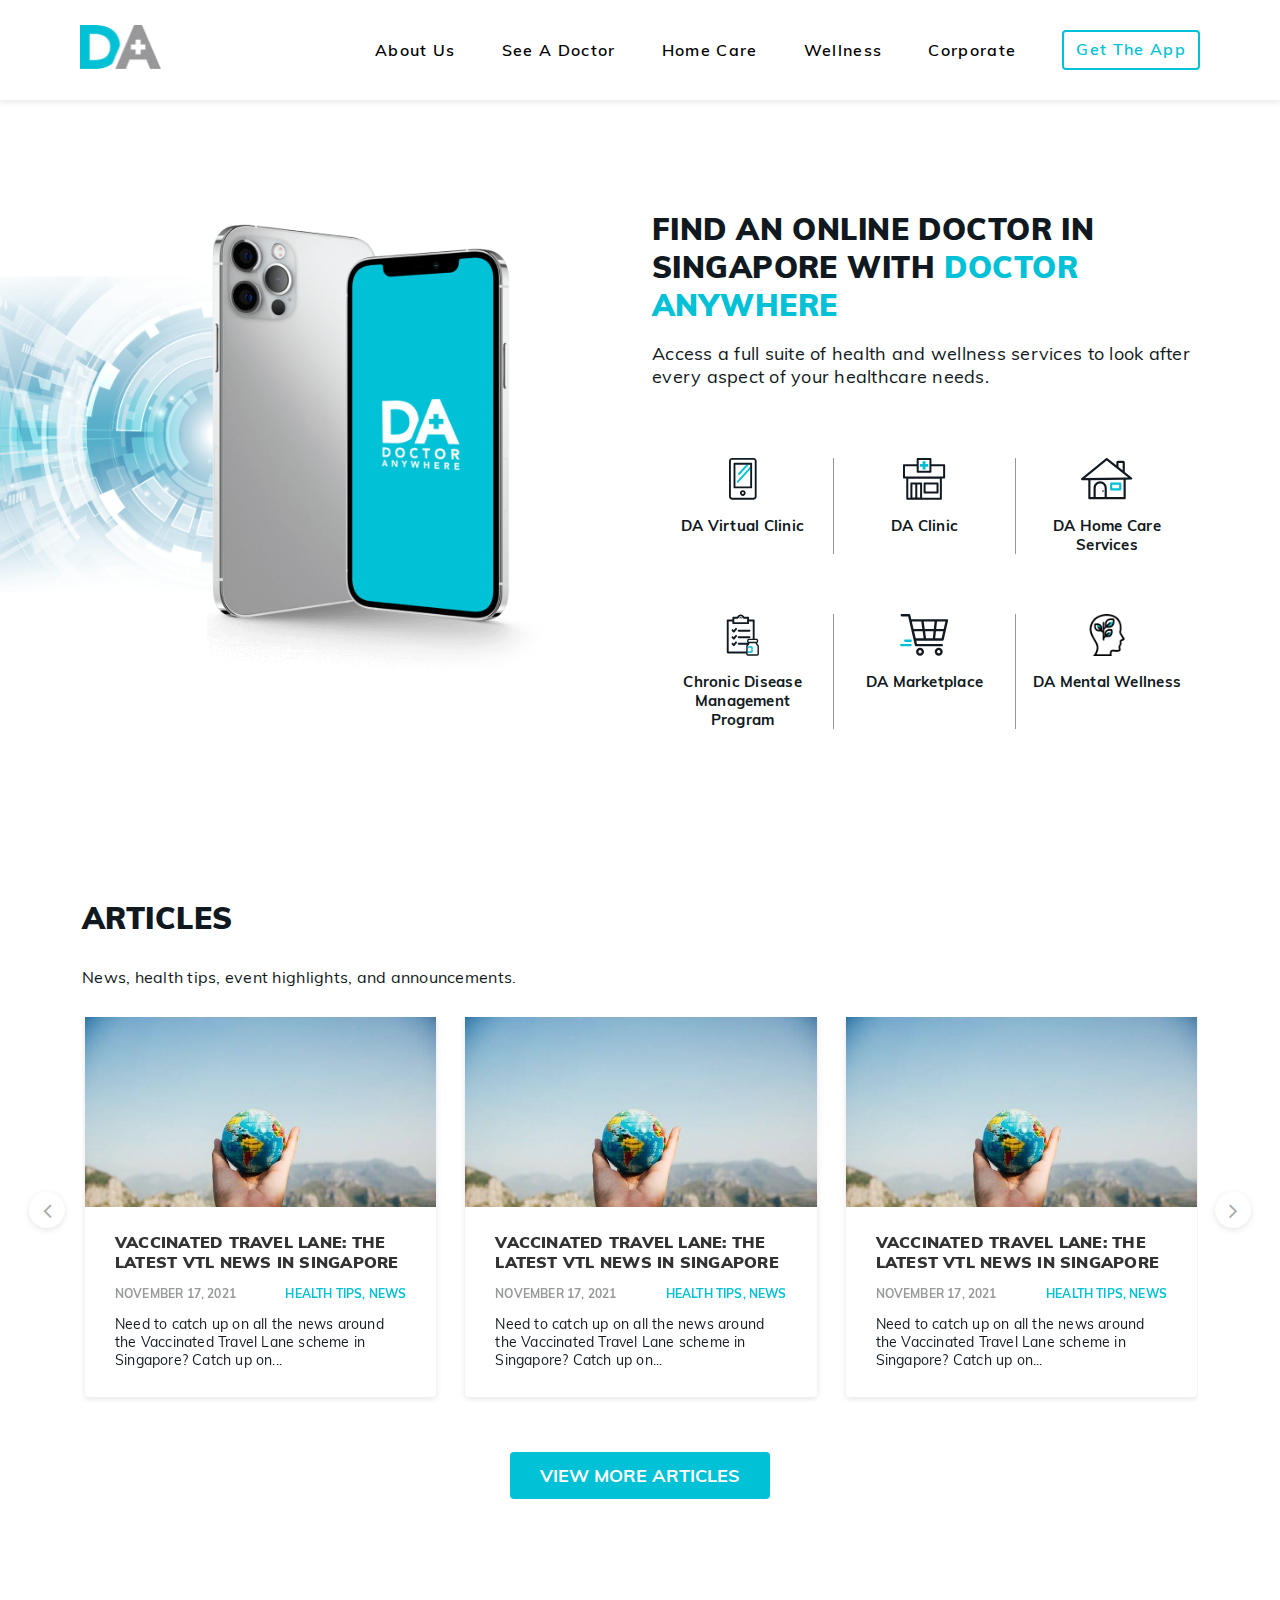
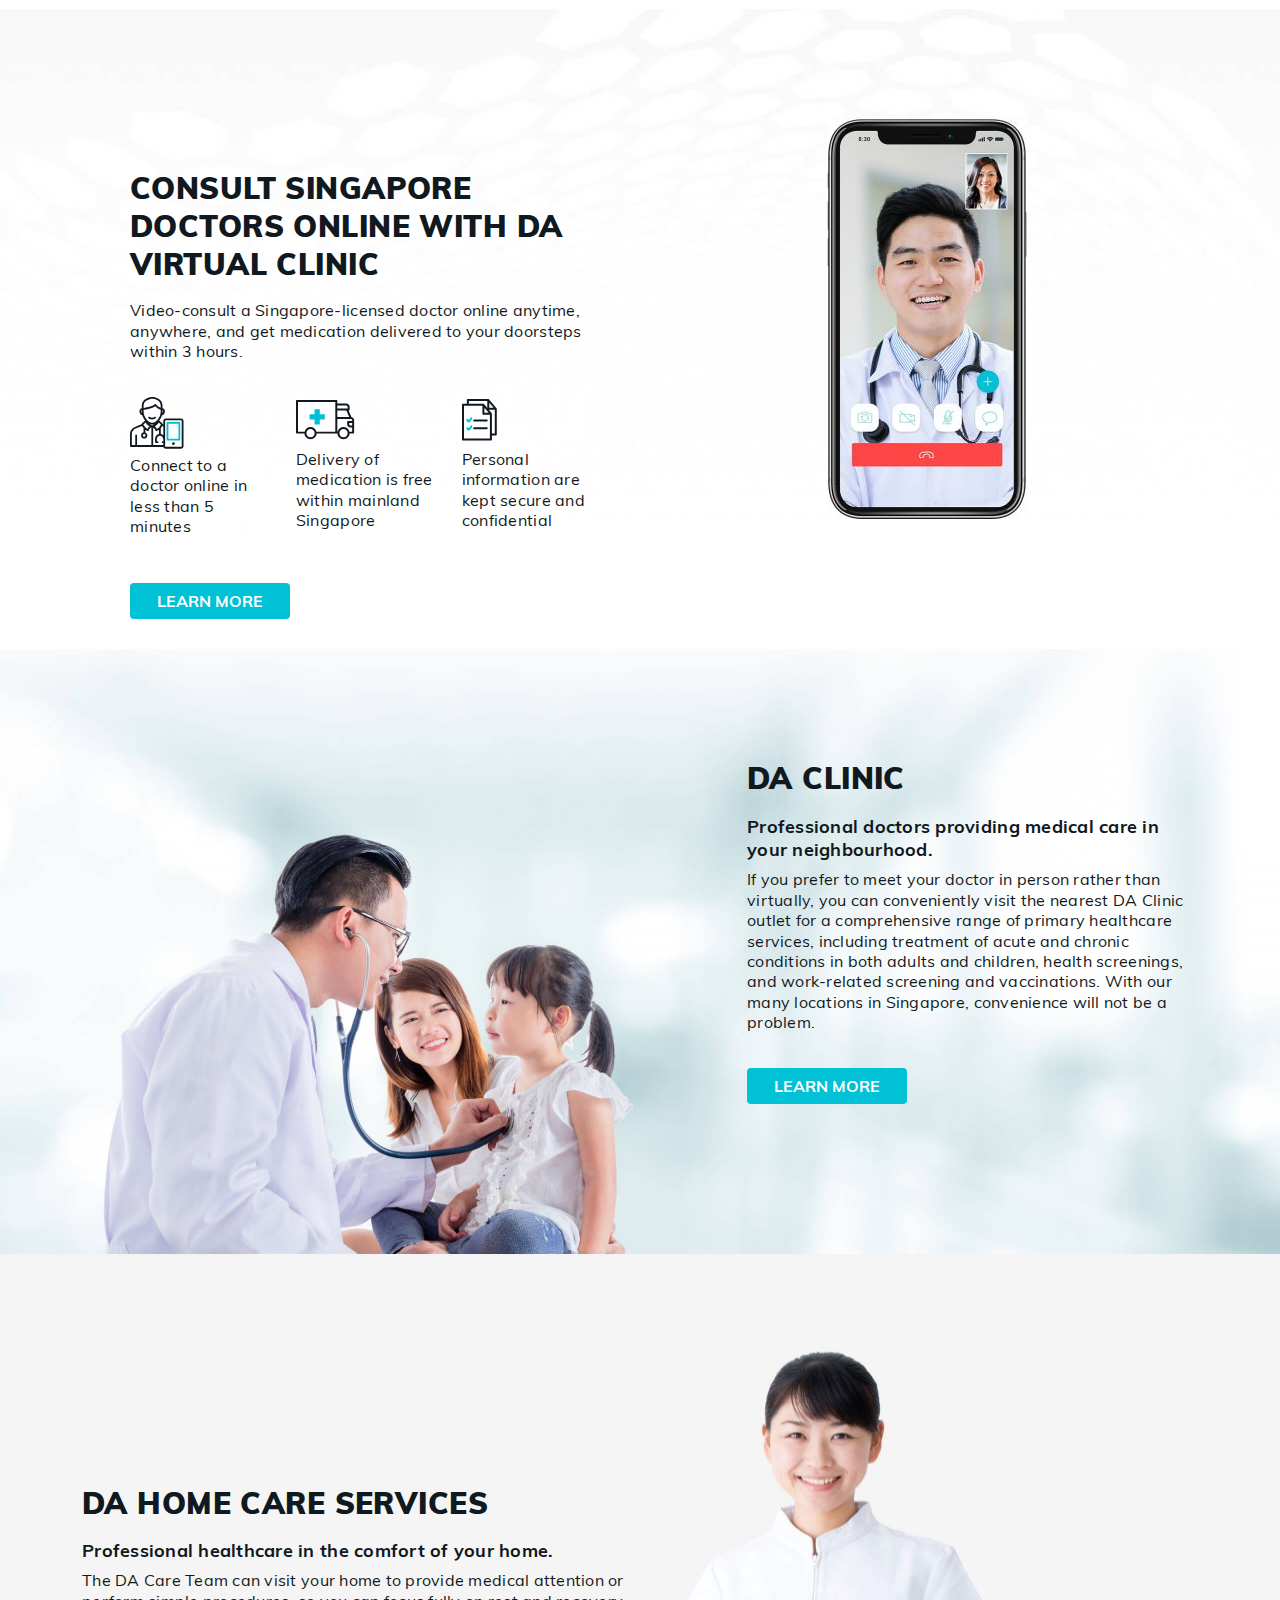
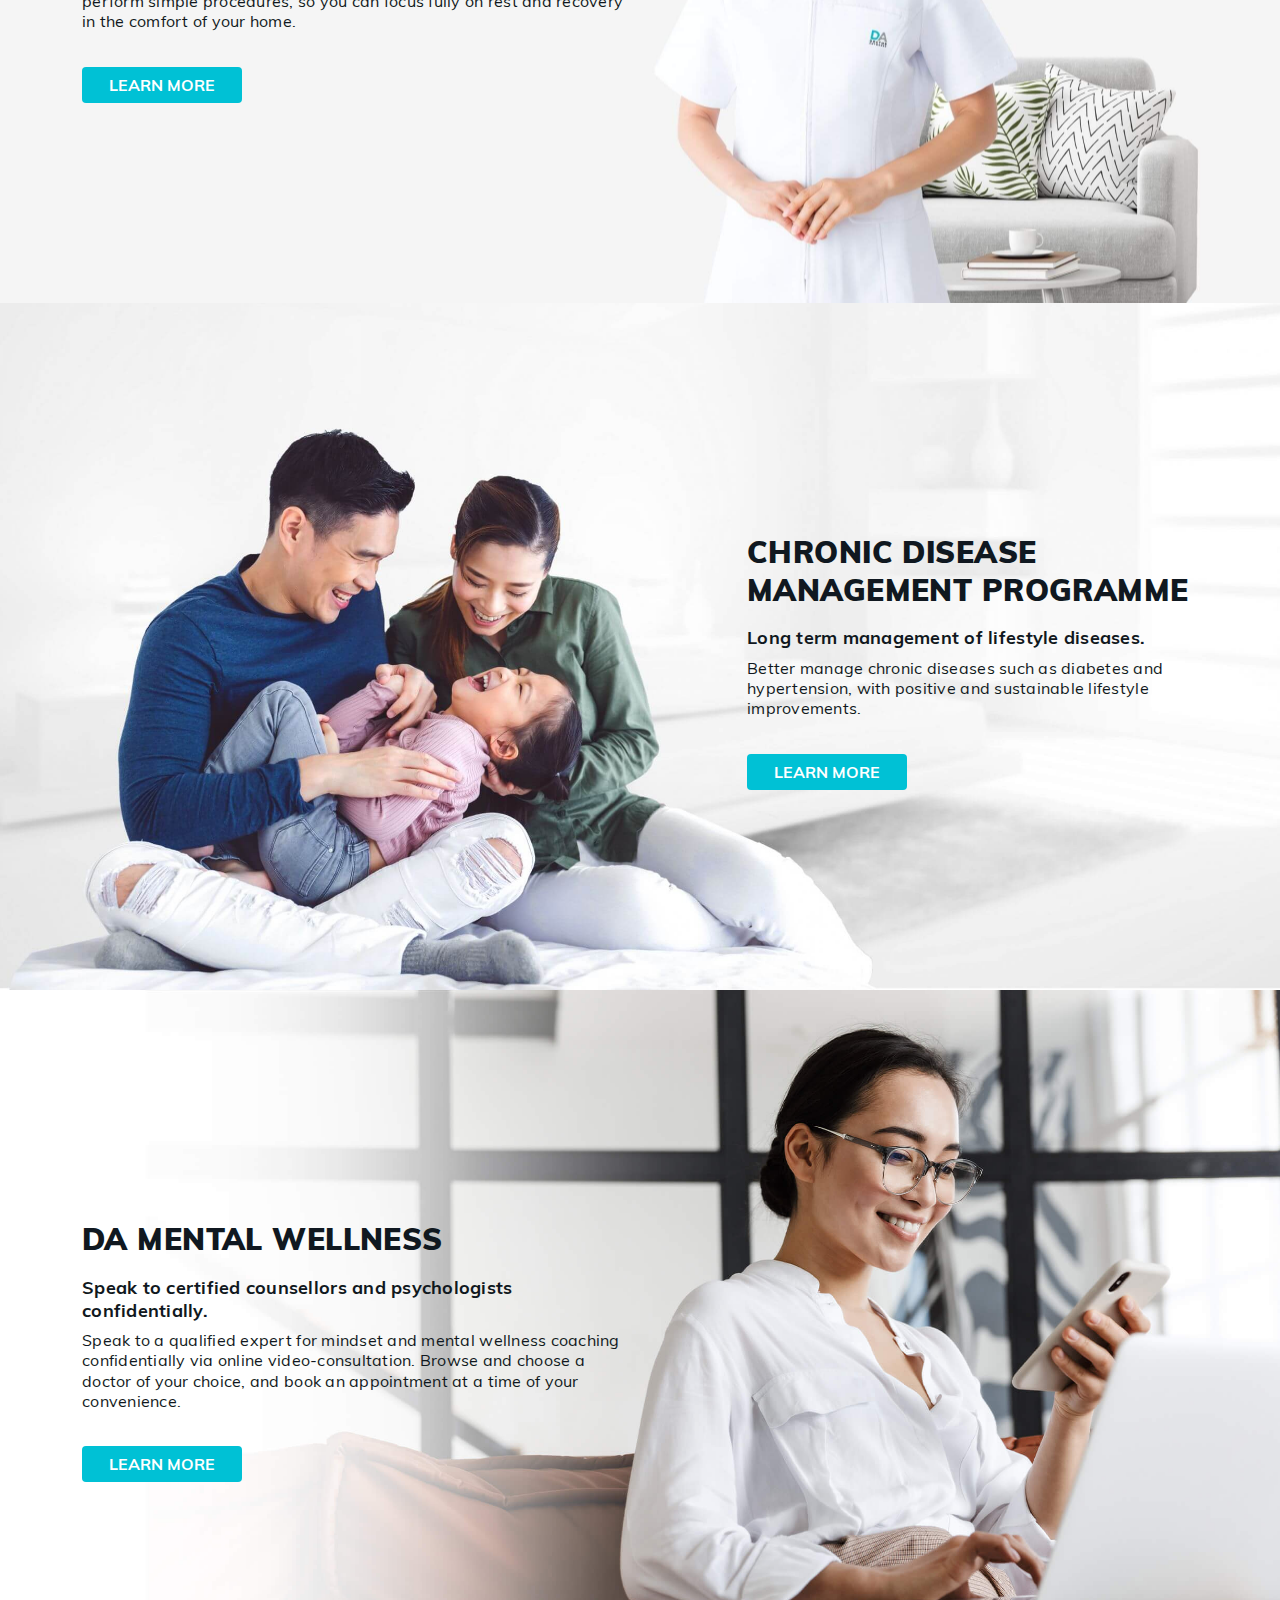
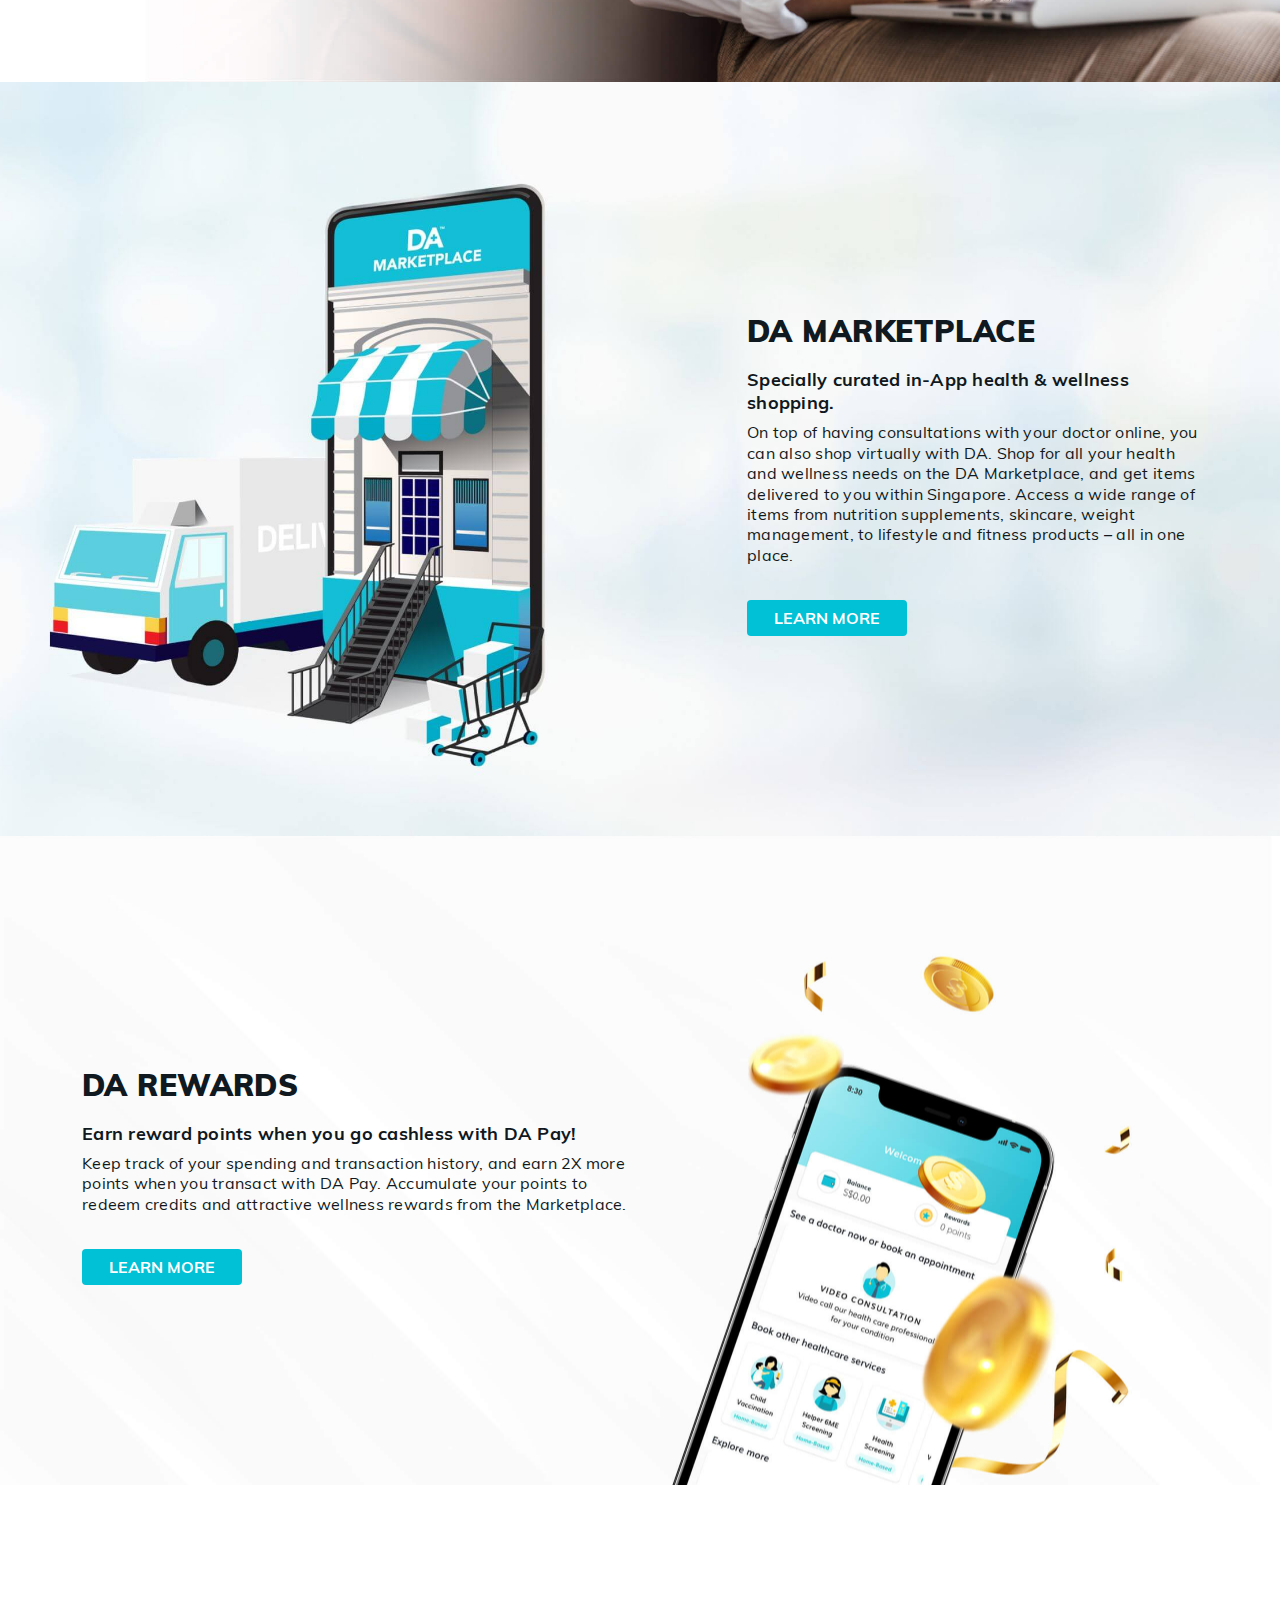
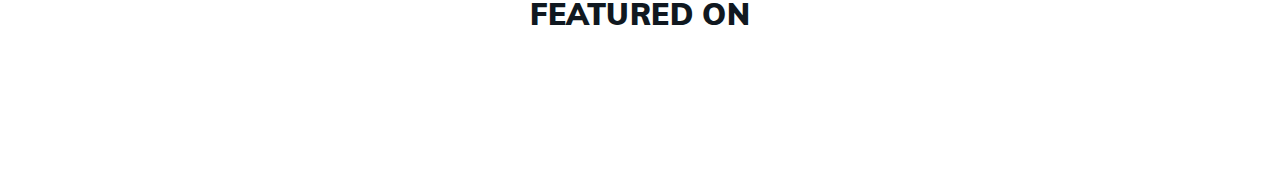
==== index.html @ 53b1b2af "last 4 section update" ====
<!doctype html>
<html class="no-js" lang="es">

<head>
	<meta charset="utf-8">
	<meta http-equiv="x-ua-compatible" content="ie=edge">
	<title>Online Doctor Consultation Singapore | Virtual Doctor Singapore</title>
	<meta name="description" content="">
	<meta name="viewport" content="width=device-width, initial-scale=1, shrink-to-fit=no">
	<link href="assets/images/logo/favicon.png" rel="shortcut icon" type="image/x-icon">

	<!--stylesheet-->
	<!--bootstrap css-->
	<link rel="stylesheet" href="assets/css/bootstrap.min.css">
	<link rel="stylesheet" href="assets/css/animate.min.css">
	<!--fontawesome css-->
	<!-- <script src="https://kit.fontawesome.com/a076d05399.js"></script> -->
	<link rel="stylesheet" href="https://cdnjs.cloudflare.com/ajax/libs/font-awesome/4.7.0/css/font-awesome.min.css">
	<!--jquery css-->
	<script src="assets/css/jquery-ui.min.css"></script>
	<!--google fonts -->

	<!--carousel css-->
	<link rel="stylesheet" href="assets/css/owl.carousel.min.css">
	<script src=""></script>
	<link rel="stylesheet" href="assets/css/owl.theme.default.min.css">
	<!--style css-->
	<link rel="stylesheet" href="assets/css/style.css">

</head>

<body id="page-top">
	<!--==========================================
				Start header area
	===========================================-->
	<header class="header_area">
		<div class="container-fluid">
			<div class="row">
				<div class="col-md-3">
					<div class="logo">
						<a href=""><img src="assets/images/logo/logo.png" alt="logo"></a>
					</div>
				</div>
				<div class="col-md-9">
					<div class="main_manu">
						<ul>
							<li><a href="#">About Us</a></li>
							<li><a href="#">See A Doctor</a></li>
							<li><a href="#">Home Care</a></li>
							<li><a href="#">Wellness</a></li>
							<li><a href="#">Corporate</a></li>
							<li><a href="#">Get The App</a></li>
						</ul>
					</div>
				</div>
			</div>
		</div>
	</header>
	<!--==========================================
				End header area
	===========================================-->
	<!--==========================================
					Start Find area
	===========================================-->
	<section class="find_section bg_white sp">
		<div class="container">
			<div class="row">
				<div class="col-md-6">
					<div class="find_image">
						<img src="assets/images/mobile/da-app-phone.png" alt="mobile">
					</div>
				</div>
				<div class="col-md-6">
					<div class="find_content">
						<div class="title_find">
							<h1>FIND AN ONLINE DOCTOR IN SINGAPORE WITH <span>Doctor Anywhere</span></h1>
							<p>Access a full suite of health and wellness services to look after every aspect of your
								healthcare needs.</p>
						</div>
						<div class="find_item">
							<div class="find_single_item">
								<img src="assets/images/icon/icon-da-virtual-clinic.svg" alt="Icon">
								<p>DA Virtual Clinic</p>
							</div>
							<div class="find_single_item">
								<img src="assets/images/icon/da-clinic.svg" alt="Icon">
								<p>DA Clinic</p>
							</div>
							<div class="find_single_item">
								<img src="assets/images/icon/icon-da-home-care.svg" alt="Icon">
								<p>DA Home Care Services </p>
							</div>
							<div class="find_single_item">
								<img src="assets/images/icon/icon-chronic-disease.svg" alt="Icon">
								<p>Chronic Disease Management Program </p>
							</div>
							<div class="find_single_item">
								<img src="assets/images/icon/icon-da-marketplace.svg" alt="Icon">
								<p>DA Marketplace </p>
							</div>
							<div class="find_single_item">
								<img src="assets/images/icon/Mental-wellness-icon-1.png" alt="Icon">
								<p>DA Mental Wellness</p>
							</div>
						</div>
					</div>
				</div>
			</div>
		</div>
	</section>
	<!--==========================================
		  			End Find area
	===========================================-->

	<!--==========================================
				Start Articels area
	===========================================-->
	<section class="articels_section bg_white sp pt_0">
		<div class="container">
			<div class="row">
				<div class="col-12">
					<div class="articele_title">
						<h1>Articles</h1>
						<p>News, health tips, event highlights, and announcements.</p>
					</div>
				</div>
			</div>
			<div class="row">
				<div class="blog_slider owl-carousel">
					<!-- Single Item  -->
					<div class="col-md-12">
						<div class="blog_single_item">
							<div class="blog_imge">
								<a href="">
									<img src="assets/images/blog/blog-1.jpg" alt="blog image">
								</a>
							</div>
							<div class="blog_text">
								<div class="articel_title">
									<h3><a href="#"
											title="Vaccinated Travel Lane: The Latest VTL News in Singapore">Vaccinated
											Travel Lane: The Latest VTL News in Singapore</a>
									</h3>
								</div>
								<div class="lvca_entry_meta">
									<span class="published">November 17, 2021</span>
									<span class="lvca_terms">Health Tips, News</span>
								</div>
								<div class="entry_summary">Need to catch up on all the news around the Vaccinated
									Travel Lane scheme in Singapore? Catch up on...</div>
							</div>
						</div>
					</div>
					<!-- Single Item  -->
					<!-- Single Item  -->
					<div class="col-md-12">
						<div class="blog_single_item">
							<div class="blog_imge">
								<a href="">
									<img src="assets/images/blog/blog-1.jpg" alt="blog image">
								</a>
							</div>
							<div class="blog_text">
								<div class="articel_title">
									<h3><a href="#">Vaccinated Travel Lane: The Latest VTL News in Singapore</a>
									</h3>
								</div>
								<div class="lvca_entry_meta">
									<span class="published">November 17, 2021</span>
									<span class="lvca_terms">Health Tips, News</span>
								</div>
								<div class="entry_summary">Need to catch up on all the news around the Vaccinated
									Travel Lane scheme in Singapore? Catch up on...</div>
							</div>
						</div>
					</div>
					<!-- Single Item  -->
					<!-- Single Item  -->
					<div class="col-md-12">
						<div class="blog_single_item">
							<div class="blog_imge">
								<a href="">
									<img src="assets/images/blog/blog-1.jpg" alt="blog image">
								</a>
							</div>
							<div class="blog_text">
								<div class="articel_title">
									<h3><a href="#">Vaccinated Travel Lane: The Latest VTL News in Singapore</a>
									</h3>
								</div>
								<div class="lvca_entry_meta">
									<span class="published">November 17, 2021</span>
									<span class="lvca_terms">Health Tips, News</span>
								</div>
								<div class="entry_summary">Need to catch up on all the news around the Vaccinated
									Travel Lane scheme in Singapore? Catch up on...</div>
							</div>
						</div>
					</div>
					<!-- Single Item  -->
					<!-- Single Item  -->
					<div class="col-md-12">
						<div class="blog_single_item">
							<div class="blog_imge">
								<a href="">
									<img src="assets/images/blog/blog-1.jpg" alt="blog image">
								</a>
							</div>
							<div class="blog_text">
								<div class="articel_title">
									<h3><a href="#">Vaccinated Travel Lane: The Latest VTL News in Singapore</a>
									</h3>
								</div>
								<div class="lvca_entry_meta">
									<span class="published">November 17, 2021</span>
									<span class="lvca_terms">Health Tips, News</span>
								</div>
								<div class="entry_summary">Need to catch up on all the news around the Vaccinated
									Travel Lane scheme in Singapore? Catch up on...</div>
							</div>
						</div>
					</div>
					<!-- Single Item  -->
					<!-- Single Item  -->
					<div class="col-md-12">
						<div class="blog_single_item">
							<div class="blog_imge">
								<a href="">
									<img src="assets/images/blog/blog-1.jpg" alt="blog image">
								</a>
							</div>
							<div class="blog_text">
								<div class="articel_title">
									<h3><a href="#">Vaccinated Travel Lane: The Latest VTL News in Singapore</a>
									</h3>
								</div>
								<div class="lvca_entry_meta">
									<span class="published">November 17, 2021</span>
									<span class="lvca_terms">Health Tips, News</span>
								</div>
								<div class="entry_summary">Need to catch up on all the news around the Vaccinated
									Travel Lane scheme in Singapore? Catch up on...</div>
							</div>
						</div>
					</div>
					<!-- Single Item  -->
				</div>
			</div>
			<div class="row">
				<div class="col-12">
					<div class="view_all text-center">
						<a href="#">VIEW MORE ARTICLES</a>
					</div>
				</div>
			</div>
		</div>
	</section>
	<!--==========================================
		 		 End Articels area
	===========================================-->



	<!--==========================================
				Start Chinic area
	===========================================-->
	<section class="home_clinic_section sp pb_0">
		<div class="container">
			<div class="row">
				<div class="col-md-6 clinic_left">
					<div class="clinic_title">
						<h1>Consult Singapore Doctors Online with DA Virtual Clinic</h1>
						<p>Video-consult a Singapore-licensed doctor online anytime, anywhere, and get medication
							delivered to your doorsteps within 3 hours.</p>
					</div>
					<div class="chinic_item">
						<div class="chinic_single_item">
							<div class="chinic_img">
								<img src="assets/images/icon/icon-connect-doctor.svg" alt="Icon">
							</div>
							<p>Connect to a doctor online in less than 5 minutes</p>
						</div>
						<div class="chinic_single_item">
							<div class="chinic_img">
								<img src="assets/images/icon/icon-delivery.svg" alt="Icon">
							</div>
							<p>Delivery of medication is free within mainland Singapore</p>
						</div>
						<div class="chinic_single_item">
							<div class="chinic_img">
								<img src="assets/images/icon/icon-personal-info.svg" alt="Icon">
							</div>
							<p>Personal information are kept secure and confidential</p>
						</div>
					</div>
					<div class="small_button">
						<a href="#">LEARN MORE</a>
					</div>
				</div>
				<div class="col-md-6">
					<div class="chinic_image">
						<img src="assets/images//mobile/Asset-4@2x-200x400.jpg" alt="Mobile">
					</div>
				</div>
			</div>
		</div>
	</section>
	<!--==========================================
		 		 End Chinic area
	===========================================-->

	<!--==========================================
				Start Da Clinic area
	===========================================-->
	<section class="da_clinic_section sp">
		<div class="container">
			<div class="row">
				<div class="col-lg-7 col-md-6">
					<p>&nbsp;</p>
				</div>
				<div class="col-lg-5 col-md-6">
					<div class="section_similer_text">
						<h1>DA Clinic</h1>
						<p><strong>Professional doctors providing medical care in your neighbourhood.</strong></p>
						<p>If you prefer to meet your doctor in person rather than virtually, you can conveniently visit
							the nearest DA Clinic outlet for a comprehensive range of primary healthcare services,
							including treatment of acute and chronic conditions in both adults and children, health
							screenings, and work-related screening and vaccinations. With our many locations in
							Singapore, convenience will not be a problem.</p>
						<div class="small_button">
							<a href="#">LEARN MORE</a>
						</div>
					</div>
				</div>
			</div>
		</div>
	</section>
	<!--==========================================
		 		 End Da Clinic area
	===========================================-->
	<!--==========================================
				Start Mental Wellness area
	===========================================-->
	<section class="da_clinic_section_two sp">
		<div class="container">
			<div class="row">
				<div class="col-lg-6 col-md-6">
					<div class="section_similer_text">
						<h1>DA Home Care Services</h1>
						<p><strong>Professional healthcare in the comfort of your home.</strong></p>
						<p>The DA Care Team can visit your home to provide medical attention or perform simple
							procedures, so you can focus fully on rest and recovery in the comfort of your home.</p>
						<div class="small_button">
							<a href="#">LEARN MORE</a>
						</div>
					</div>
				</div>
				<div class="col-lg-6 col-md-6">
					<p>&nbsp;</p>
				</div>
			</div>
		</div>
	</section>
	<!--==========================================
		 		End Mental Wellness area
	===========================================-->
	<!--==========================================
				Start Chronic Disease area
	===========================================-->
	<section class="da_clinic_section_three sp">
		<div class="container">
			<div class="row">
				<div class="col-lg-7 col-md-6">
					<p>&nbsp;</p>
				</div>
				<div class="col-lg-5 col-md-6">
					<div class="section_similer_text">
						<h1>
							Chronic Disease Management Programme
						</h1>
						<p><strong>Long term management of lifestyle diseases.</strong></p>
						<p>Better manage chronic diseases such as diabetes and hypertension, with positive and
							sustainable lifestyle improvements.</p>
						<div class="small_button">
							<a href="#">LEARN MORE</a>
						</div>
					</div>
				</div>
			</div>
		</div>
	</section>
	<!--==========================================
		 		 End Chronic Disease area
	===========================================-->
	<!--==========================================
				Start Mental Wellness area
	===========================================-->
	<section class="da_clinic_section_four sp">
		<div class="container">
			<div class="row">
				<div class="col-lg-6 col-md-6">
					<div class="section_similer_text">
						<h1>
							DA Mental Wellness
						</h1>
						<p><strong>Speak to certified counsellors and psychologists confidentially.</strong></p>
						<p>Speak to a qualified expert for mindset and mental wellness coaching confidentially via
							online video-consultation. Browse and choose a doctor of your choice, and book an
							appointment at a time of your convenience.</p>
						<div class="small_button">
							<a href="#">LEARN MORE</a>
						</div>
					</div>
				</div>
				<div class="col-lg-6 col-md-6">
					<p>&nbsp;</p>
				</div>
			</div>
		</div>
	</section>
	<!--==========================================
		 		End Mental Wellness area
	===========================================-->
	<!--==========================================
				Start Chronic Disease area
	===========================================-->
	<section class="da_clinic_section_five sp">
		<div class="container">
			<div class="row">
				<div class="col-lg-7 col-md-6">
					<p>&nbsp;</p>
				</div>
				<div class="col-lg-5 col-md-6">
					<div class="section_similer_text">
						<h1>
							DA Marketplace
						</h1>
						<p><strong>Specially curated in-App health & wellness shopping.</strong></p>
						<p>On top of having consultations with your doctor online, you can also shop virtually with DA.
							Shop for all your health and wellness needs on the DA Marketplace, and get items delivered
							to you within Singapore. Access a wide range of items from nutrition supplements, skincare,
							weight management, to lifestyle and fitness products – all in one place.</p>
						<div class="small_button">
							<a href="#">LEARN MORE</a>
						</div>
					</div>
				</div>
			</div>
		</div>
	</section>
	<!--==========================================
		 		 End Chronic Disease area
	===========================================-->

	<!--==========================================
				Start DA Rewards area
	===========================================-->
	<section class="da_clinic_section_six sp">
		<div class="container">
			<div class="row">
				<div class="col-lg-6 col-md-6">
					<div class="section_similer_text">
						<h1>
							DA Rewards
						</h1>
						<p><strong>Earn reward points when you go cashless with DA Pay!</strong></p>
						<p>Keep track of your spending and transaction history, and earn 2X more points when you transact with DA Pay. Accumulate your points to redeem credits and attractive wellness rewards from the Marketplace.</p>
						<div class="small_button">
							<a href="#">LEARN MORE</a>
						</div>
					</div>
				</div>
				<div class="col-lg-6 col-md-6">
					<p>&nbsp;</p>
				</div>
			</div>
		</div>
	</section>
	<!--==========================================
		 		End DA Rewards area
	===========================================-->

	<!--==========================================
				Start Featured On area
	===========================================-->
	<section class="featured_on_section bg_white sp">
		<div class="container">
			<div class="row">
				<div class="col-12">
					<div class="featured_title text-center">
						<h1>Featured On</h1>
					</div>
					<div class="featured_logo">
						<div class="featured_logo_img">
							<img src="assets/images/logo/" alt="">
						</div>
					</div>
				</div>
			</div>
		</div>
	</section>
	<!--==========================================
		 		 End Featured On area
	===========================================-->

	<!--==========================================
				Start Articels area
	===========================================-->
	<section class="articels_section">

	</section>
	<!--==========================================
		 		 End Articels area
	===========================================-->










	<!--==========================================
				Start footer area
	===========================================-->
	<footer class="footer-area">

	</footer>
	<!--==========================================
		 		 End footer area
	===========================================-->

	<!-- <div class="scroll-top">
		<a href="#"><i class="fas fa-angle-up"></i></a>
	</div> -->

	<!--jquery js-->
	<!--jquery ui js-->
	<script src="assets/js/jquery.js"></script>
	<script src="assets/js/jquery-ui.min.js"></script>
	<!--bootstrap js-->
	<script src="assets/js/bootstrap.bundle.min.js"></script>
	<!--carousel js-->
	<script src="assets/js/owl.carousel.min.js"></script>
	<!--custom js-->
	<script src="assets/js/custom.js"></script>
</body>

</html>
---- assets/css/style.css ----
body {
  margin: 0;
  padding: 0;
  font-family: 'Muli' !important;
  top:0 !important;
  font-size: 16px;
  font-weight: 400;
}

html, body, div, span, applet, object, iframe,
h1, h2, h3, h4, h5, h6, p, blockquote, pre,
a, abbr, acronym, address, big, cite, code,
del, dfn, em, img, ins, kbd, q, s, samp,
small, strike, strong, sub, sup, tt, var,
b, u, i, center,
dl, dt, dd, ol, ul, li,
fieldset, form, label, legend,
table, caption, tbody, tfoot, thead, tr, th, td,
article, aside, canvas, details, embed,
figure, figcaption, footer, header, hgroup,
menu, nav, output, ruby, section, summary,
time, mark, audio, video {
  margin: 0;
  padding: 0;
  border: 0;
  font-size: 100%;
  vertical-align: baseline; }

article, aside, details, figcaption, figure,
footer, header, hgroup, menu, nav, section {
  display: block; }

ol, ul {
  list-style: none; }

blockquote, q {
  quotes: none; }

blockquote:before, blockquote:after,
q:before, q:after {
  content: '';
  content: none; }

table {
  border-collapse: collapse;
  border-spacing: 0; }

h1 {
  margin: 0;
  padding: 0;
  list-style: none; }
h3 {
  margin: 0;
  padding: 0;
  list-style: none; }

h4 {
  margin: 0;
  padding: 0;
  list-style: none; }

h5 {
  margin: 0;
  padding: 0;
  list-style: none; }

h6 {
  margin: 0;
  padding: 0;
  list-style: none; }

p {
  margin: 0;
  padding: 0;
  list-style: none; }

ul {
  margin: 0;
  padding: 0;
  list-style: none; }

li {
  margin: 0;
  padding: 0;
  list-style: none; }

a {
  margin: 0;
  padding: 0;
  list-style: none;
  outline: none !important;
  text-decoration: none !important; 
}

input {
  outline: none !important; 
}

button {
  outline: none !important; 
}
/* Fonts  */
@font-face {
  font-family: 'Muli';
  src: url('../fonts/') format('woff2'),
      url('../fonts/Muli-ExtraBold.woff') format('woff');
  font-weight: bold;
  font-style: normal;
  font-display: swap;
}

@font-face {
  font-family: 'Muli';
  src: url('../fonts/Muli-Bold.woff2') format('woff2'),
      url('../fonts/Muli-Bold.woff') format('woff');
  font-weight: bold;
  font-style: normal;
  font-display: swap;
}


@font-face {
  font-family: 'Muli';
  src: url('../fonts/Muli-Black.woff2') format('woff2'),
      url('../fonts/Muli-Black.woff') format('woff');
  font-weight: 900;
  font-style: normal;
  font-display: swap;
}

@font-face {
  font-family: 'Muli';
  src: url('../fonts/Muli-Regular.woff2') format('woff2'),
      url('../fonts/Muli-Regular.woff') format('woff');
  font-weight: normal;
  font-style: normal;
  font-display: swap;
}

@font-face {
  font-family: 'Muli';
  src: url('../fonts/Muli-SemiBold.woff2') format('woff2'),
      url('../fonts/Muli-SemiBold.woff') format('woff');
  font-weight: 600;
  font-style: normal;
  font-display: swap;
}


@font-face {
  font-family: 'Muli';
  src: url('../fonts/Muli-Italic.woff2') format('woff2'),
      url('../fonts/Muli-Italic.woff') format('woff');
  font-weight: normal;
  font-style: italic;
  font-display: swap;
}
@font-face {
  font-family: 'Muli';
  src: url('../fonts/Muli-Light.woff2') format('woff2'),
      url('../fonts/Muli-Light.woff') format('woff');
  font-weight: 300;
  font-style: normal;
  font-display: swap;
}
img{
  max-width: 100%;
  height: auto;
}
.sp{
  padding-top: 110px;
  padding-bottom: 110px;
}
h1{
  font-size: 30px;
  font-weight: 900;
  line-height: normal;
  letter-spacing: 0.43px;
  color: #101820;
  margin-bottom: 17.6px;
  text-transform: uppercase;
}
h1 span{
  color: #00c1d5;
}
p{
  font-size: 16px;
  font-weight: normal;
  font-stretch: normal;
  font-style: normal;
  line-height: 1.28;
  letter-spacing: 0.26px;
  color: #101820;
}
p strong {
	color: #101820;
	font-size: 18px;
	padding-bottom: 8px;
	display: inline-block;
}
.bg_white{
  background-color: white;
}
.pt_0{
  padding-top: 0px;
}
.pb_0{
  padding-bottom: 0px;
}
.small_button a {
	font-family: Muli;
	font-size: 16px;
	font-weight: bold;
	font-stretch: normal;
	font-style: normal;
	line-height: normal;
	letter-spacing: normal;
	text-align: center;
	color: #ffffff;
	border-radius: 4px;
	background-color: #00c1d5;
	padding: 8px 27px;
	border-color: #00c1d5;
	margin-top: 15px !important;
	transition: 0.5s;
	display: inline-block;
}
.small_button a:hover{
	background-color: #101820;
}


/*========================================
			Start header area
=======================================*/
.logo a img{
	height: 44px;
	width: auto !important;
}
.header_area {
	width: 100%;
	box-shadow: 0 2px 6px 0 rgba(0, 0, 0, 0.1);
	background-color: #ffffff;
	z-index: 1;
	position: relative;
}
.header_area .container-fluid {
	padding-left: 80px;
	padding-right: 80px;
	height: 100px;
}
.header_area .container-fluid .row {
	display: flex;
	justify-content: space-between;
	align-items: center;
	height: 100%;
}
.main_manu ul {
	display: flex;
	align-items: center;
	justify-content: flex-end;
}
.main_manu ul li a {
	font-size: 16px;
	font-weight: 600;
	font-stretch: normal;
	font-style: normal;
	line-height: normal;
	letter-spacing: 1.33px;
	color: #000;
	margin-right: 46px;
	display: inline-block;
	transition: 0.5s;
}
.main_manu ul li a:hover {
	transition: 0.5s;
	color: #00c1d5;
}
.main_manu ul li:last-child a {
	color: #00c1d5;
	border-radius: 4px;
	border: solid 2px #00c1d5;
	height: 40px;
	padding: 4px 12px;
  margin-right: 0px;
  line-height: 26px;
}
.find_image {
	margin-right: 80px;
	margin-left: -121px;
}
.title_find{
  margin-bottom: 35px;
}
.title_find p{
  font-size: 18px;
}
.find_item {
	display: flex;
	flex-wrap: wrap;
	text-align: center;
	justify-content: center;
  padding-top: 35px;
}
.find_single_item {
	flex: 0 0 33.33%;
	max-width: 33.33%;
	width: 100%;
	margin-bottom: 60px;
  padding-left: 15px;
  padding-right: 15px;
}
.find_single_item img {
	height: 42px;
	margin-bottom: 10px;
}
.find_single_item p {
	font-size: 15px;
	font-weight: 700;
	letter-spacing: 0.23px;
	color: #101820;
	line-height: normal;
}

.find_item .find_single_item:nth-child(1), .find_item .find_single_item:nth-child(2), .find_item .find_single_item:nth-child(4), .find_item .find_single_item:nth-child(5) {
  border-right: 1px solid #979797;
}
.articele_title h1 {
	margin-bottom: 30px;
}
.articele_title p {
	margin-bottom: 30px;
}

.blog_text{
  padding: 15px 30px 28px;
}
.articel_title h3 a {
	font-family: Muli;
	font-size: 16px;
	font-weight: 800;
	font-stretch: normal;
	font-style: normal;
	line-height: normal;
	letter-spacing: 0.23px;
	color: #333333;
	text-align: left;
	margin-top: 10px;
	text-transform: uppercase;
  margin-bottom: 10px;
  display: inline-block;
  transition: all .4s ease-in-out 0s;
}
.blog_single_item {
	border-radius: 4px;
	box-shadow: 0 2px 6px 0 rgba(0, 0, 0, 0.1);
	background-color: #ffffff;
	margin-bottom: 5px;
	margin-right: 2px;
	margin-left: 2px;
}
.blog_imge {
	height: 190px;
	overflow: hidden;
}
.blog_imge img {
	object-fit: cover;
}
.published {
	font-size: 12px;
	font-weight: bold;
	font-stretch: normal;
	font-style: normal;
	line-height: 1.92;
	letter-spacing: 0.17px;
	text-align: right;
	color: #97999b;
	text-transform: uppercase;
}
.entry_summary {
	margin-top: 10px;
	font-family: Muli;
	font-size: 14px;
	font-weight: normal;
	font-stretch: normal;
	font-style: normal;
	line-height: normal;
	letter-spacing: 0.2px;
	color: #101820;
	text-align: left;
}
.lvca_entry_meta {
	display: flex;
	justify-content: space-between;
	align-items: center;
}
.lvca_terms {
	font-family: Muli;
	font-size: 12px;
	font-weight: bold;
	font-stretch: normal;
	font-style: normal;
	line-height: 1.92;
	letter-spacing: 0.17px;
	color: #00c1d5;
	text-transform: uppercase;
}
.articel_title h3 a:hover {
  color: #888;
}
.owl-prev {
	position: absolute;
	left: -41px;
	top: 0;
	margin: auto;
	bottom: 0;
	font-size: 24px !important;
	color: #aaa !important;
	overflow: hidden;
	width: 36px;
	height: 36px;
	background: #FFF !important;
	border-radius: 50%;
	box-shadow: 0 2px 6px 0 rgba(0, 0, 0, 0.1) !important;
}
.owl-next {
	position: absolute;
	right: -41px;
	top: 0;
	margin: auto;
	bottom: 0;
	font-size: 24px !important;
	color: #aaa !important;
	overflow: hidden;
	width: 36px;
	height: 36px;
	background: #FFF !important;
	border-radius: 50%;
	box-shadow: 0 2px 6px 0 rgba(0, 0, 0, 0.1) !important;
}
.view_all a {
	background-color: #00c1d5;
	font-family: 'Muli';
	border-radius: 4px;
	padding: 10px 30px;
	display: inline-block;
	margin-top: 50px;
	color: white;
	text-align: center;
	font-size: 18px;
	cursor: pointer;
	font-weight: 700;
	transition: 0.5s;
}
.view_all a:hover{
	background-color: #101820;
}
.home_clinic_section{
  background-image: url(../images/banner/da-virtual-clinic.jpg) !important;
  background-position: center !important;
  background-repeat: no-repeat !important;
  background-size: cover !important;
}
.chinic_item {
	display: flex;
	justify-content: flex-start;
	padding-top: 35px;
}
.chinic_single_item {
	flex: 0 0 33.33%;
	max-width: 33.33%;
	width: 100%;
	margin-bottom: 32px;
	padding-right: 18px;
}
.chinic_img {
	height: 52px;
	display: table-cell;
	vertical-align: middle;
}
.clinic_title h1{
	margin-bottom: 17px;
}
.clinic_left{
	padding-top: 50px;
	padding-left: 60px;
	padding-bottom: 30px;
}
.chinic_image {
	padding-left: 175px;
}
.da_clinic_section{
	background-image: url('../images/banner/da-clinic@2x-scaled.jpg');
	background-position: center;
	background-repeat: no-repeat;
	background-size: cover;
	padding-bottom: 150px;
}
.section_similer_text .small_button {
	padding-top: 20px;
}

.da_clinic_section_two{
	background-image: url('../images/banner/da-home-care@2x-scaled.jpg');
	background-position: center ;
	background-repeat: no-repeat;
	background-size: cover;
	padding-top: 230px;
	padding-bottom: 200px;
}
.da_clinic_section_three {
	padding-top: 230px ;
	padding-bottom: 200px ;
	background-image: url('../images/banner/chronic-disease@2x-scaled.jpg');
	background-position: center;
	background-repeat: no-repeat;
	background-size: cover;
}
.da_clinic_section_four {
	padding-top: 230px ;
	padding-bottom: 200px ;
	background-image: url('../images/banner/mentalwellness-mainwebsite.jpg');
	background-position: center ;
	background-repeat: no-repeat ;
	background-size: cover ;
}
.da_clinic_section_five {
	padding-top: 230px ;
	padding-bottom: 200px ;
	background-image: url('../images/banner/da-marketplace-scaled.jpg');
	background-position: center ;
	background-repeat: no-repeat ;
	background-size: cover ;
}
.da_clinic_section_six{
	background-position: center ;
	background-repeat: no-repeat ;
	background-size: cover ;
	padding-top: 230px ;
	padding-bottom: 200px ;
	background-image: url('../images/banner/DA-rewards-desktop.jpg');
}
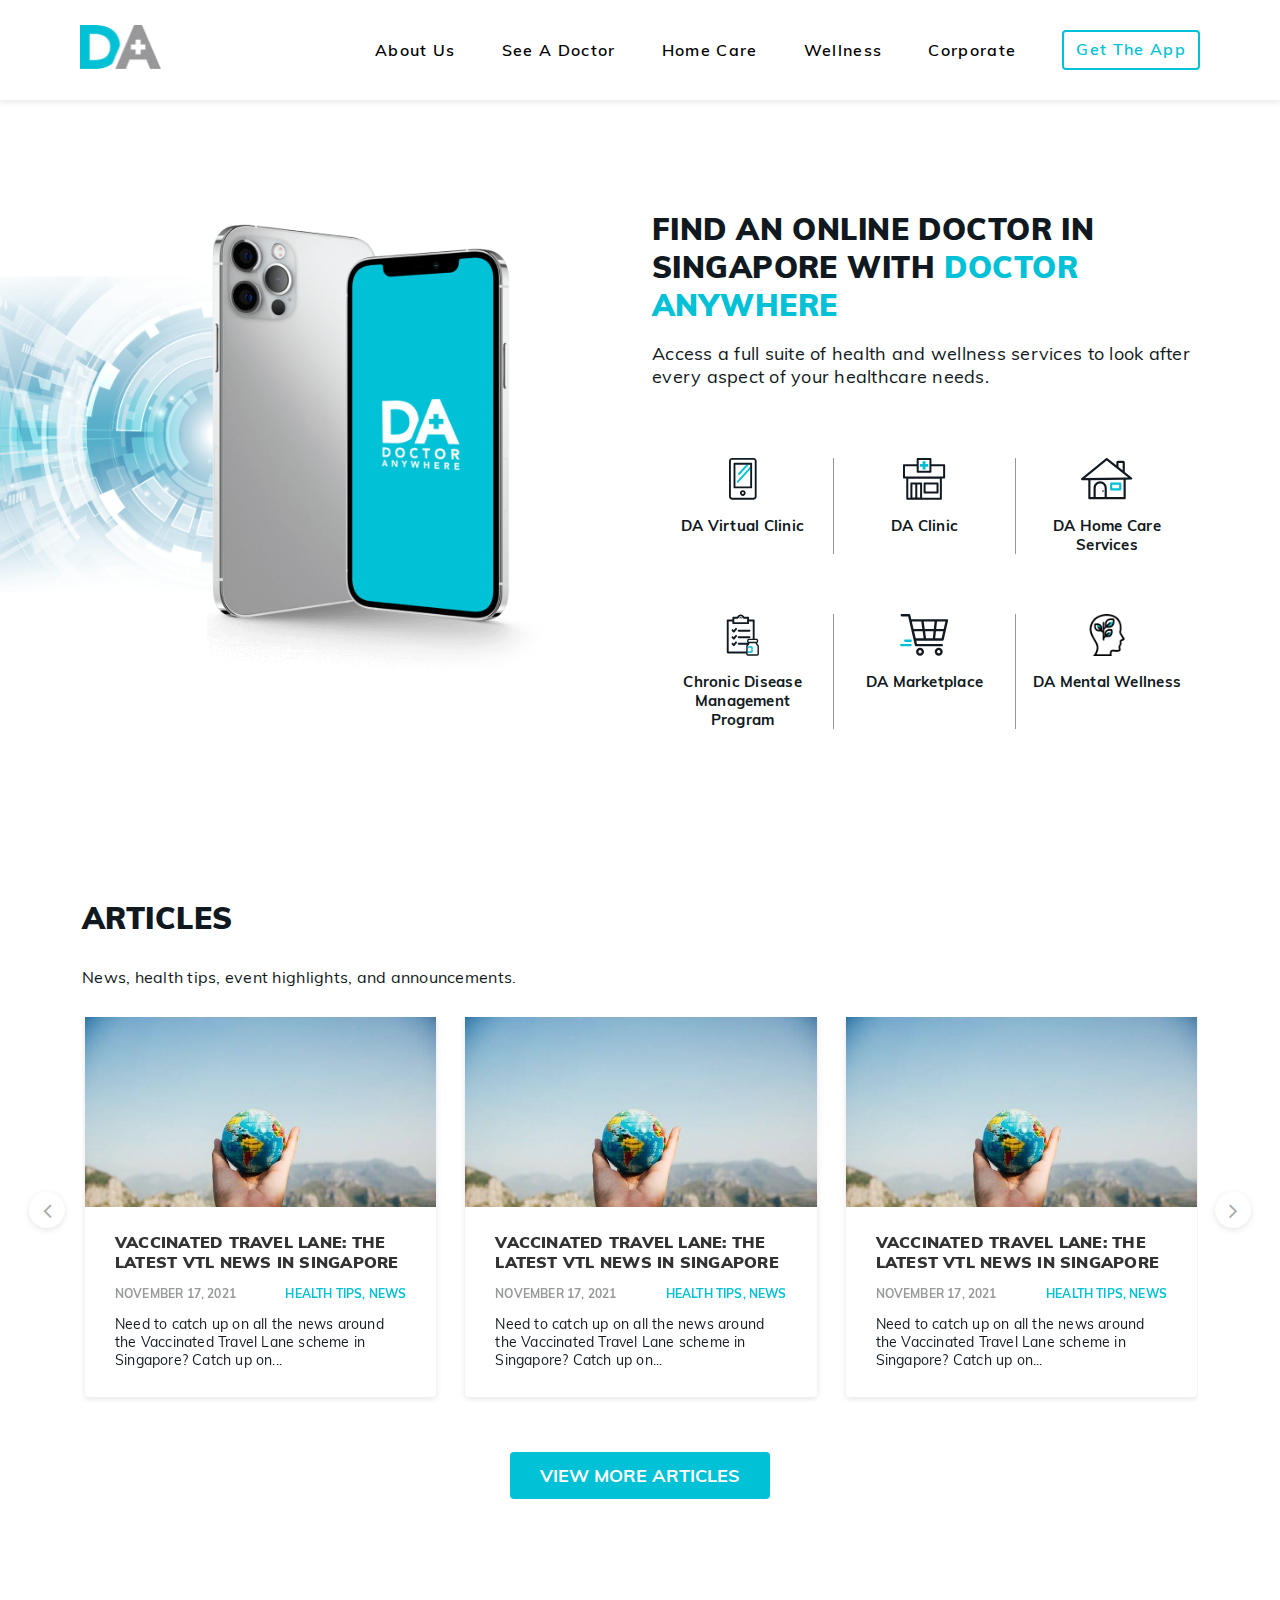
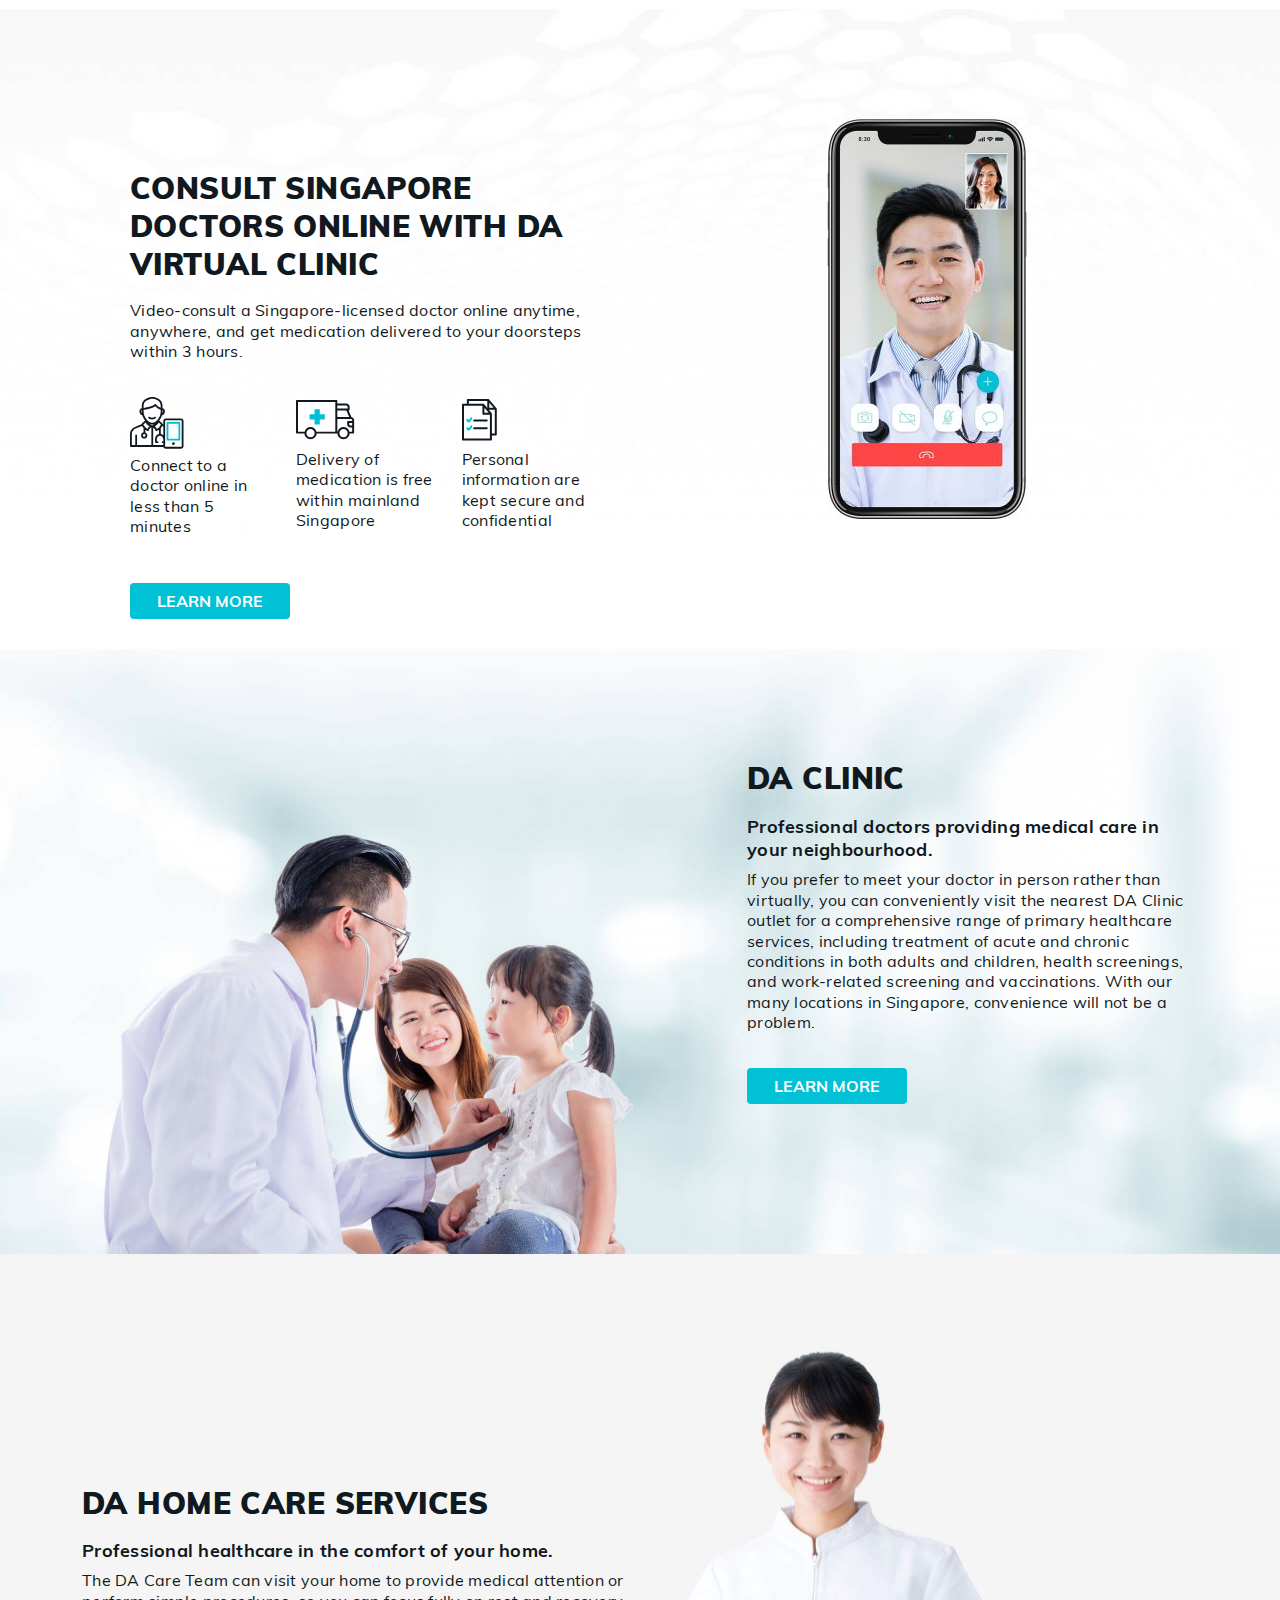
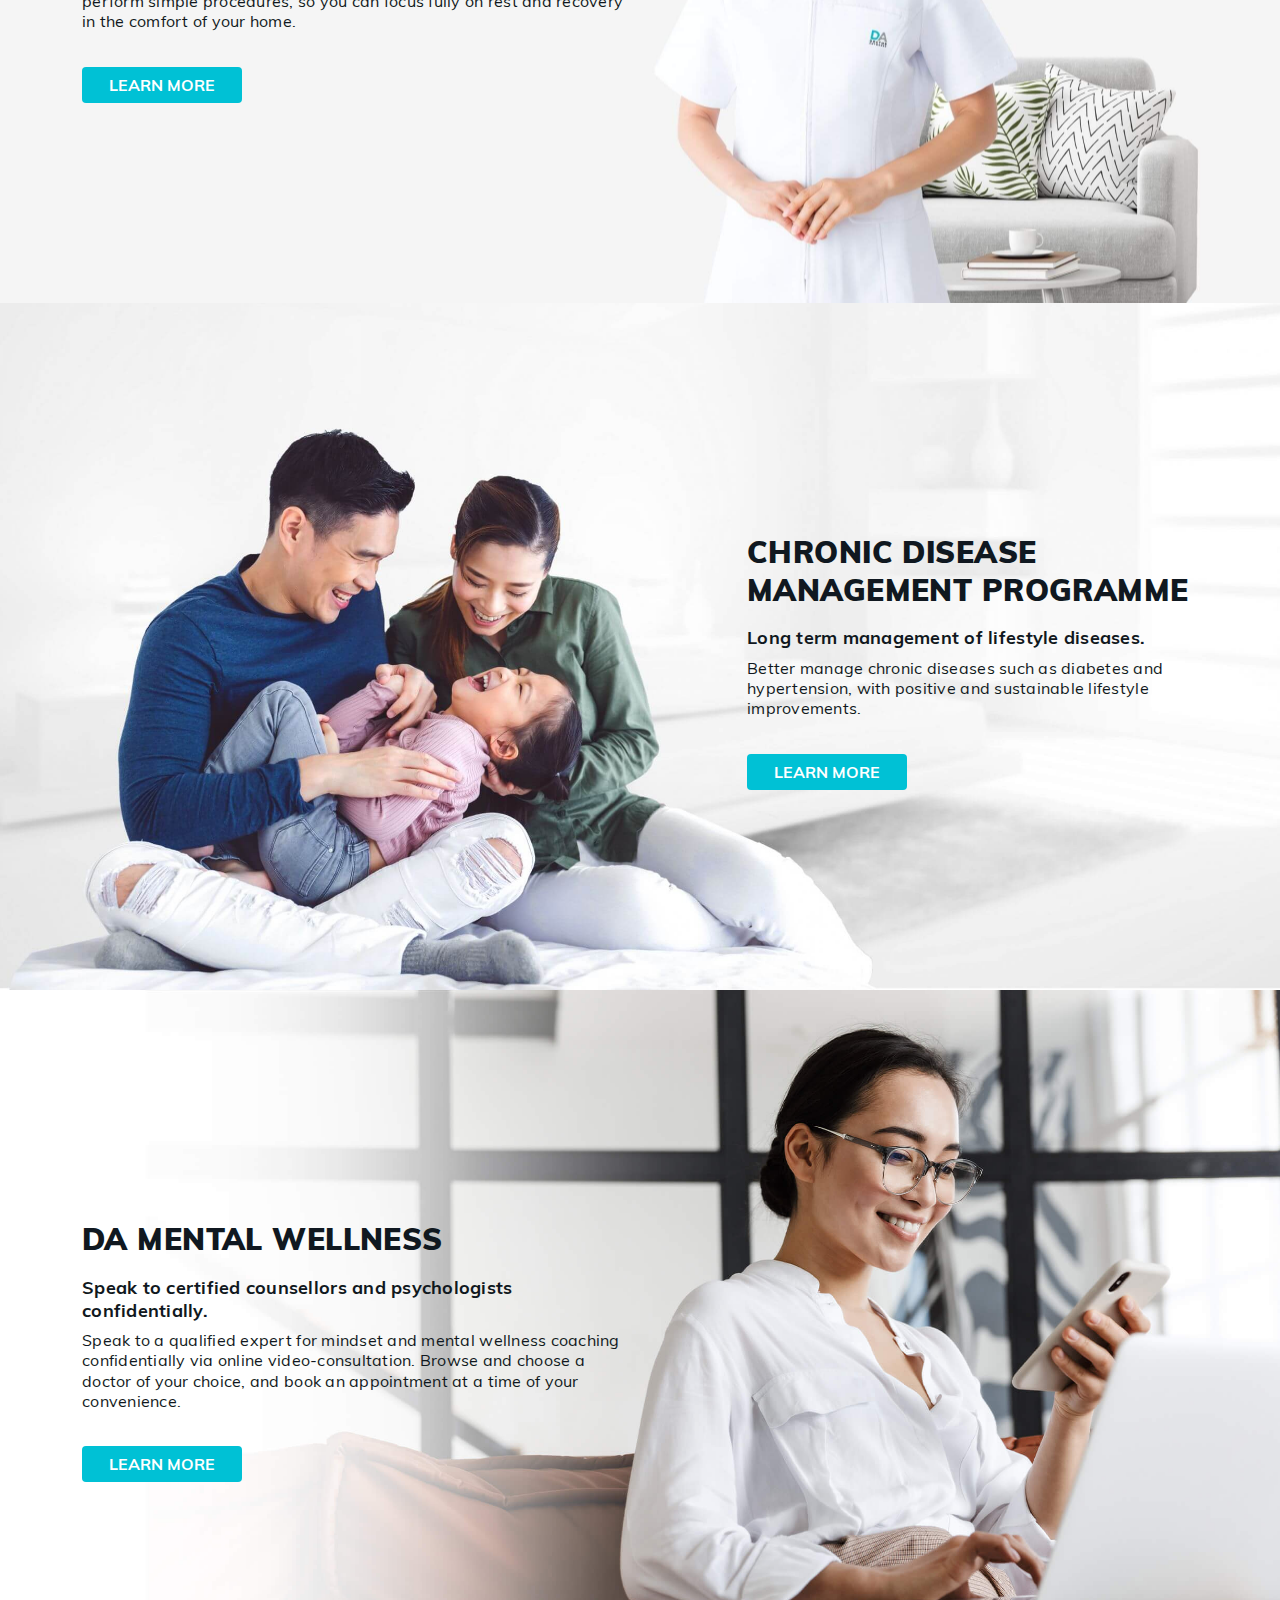
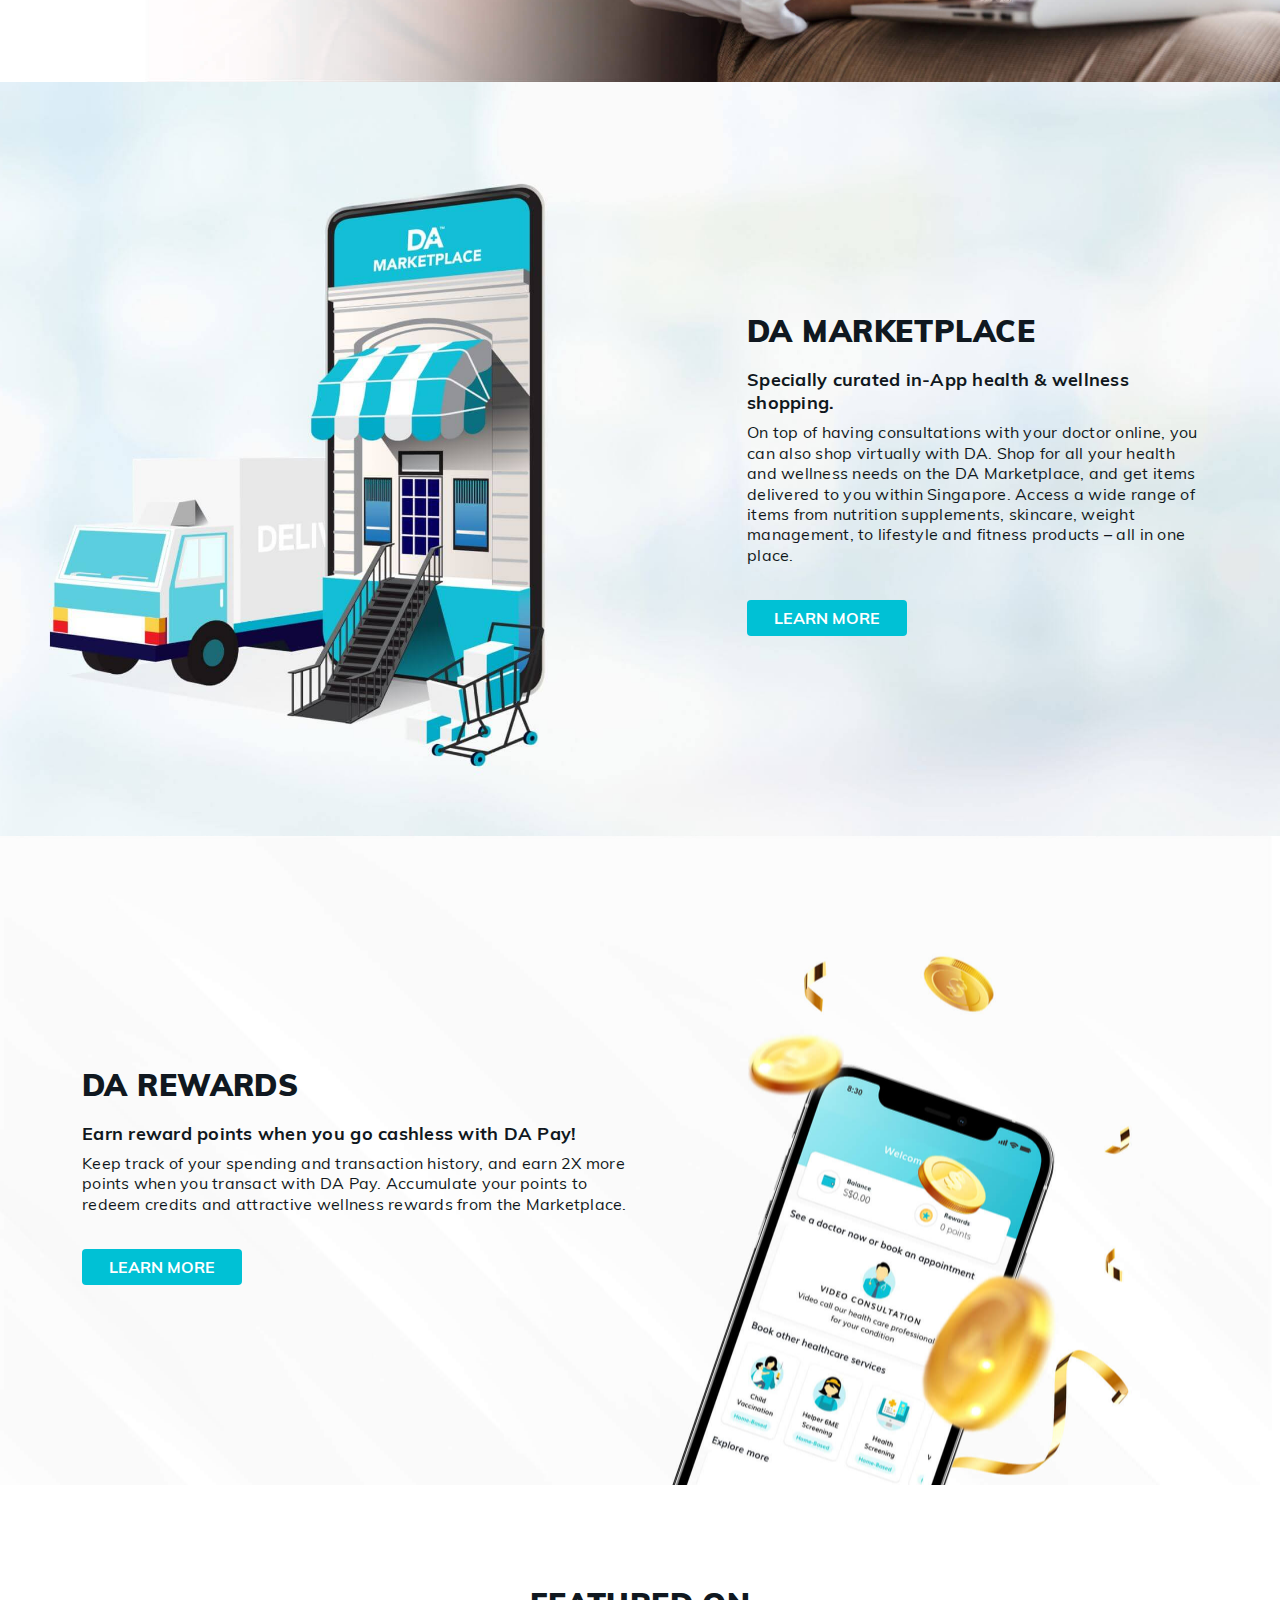
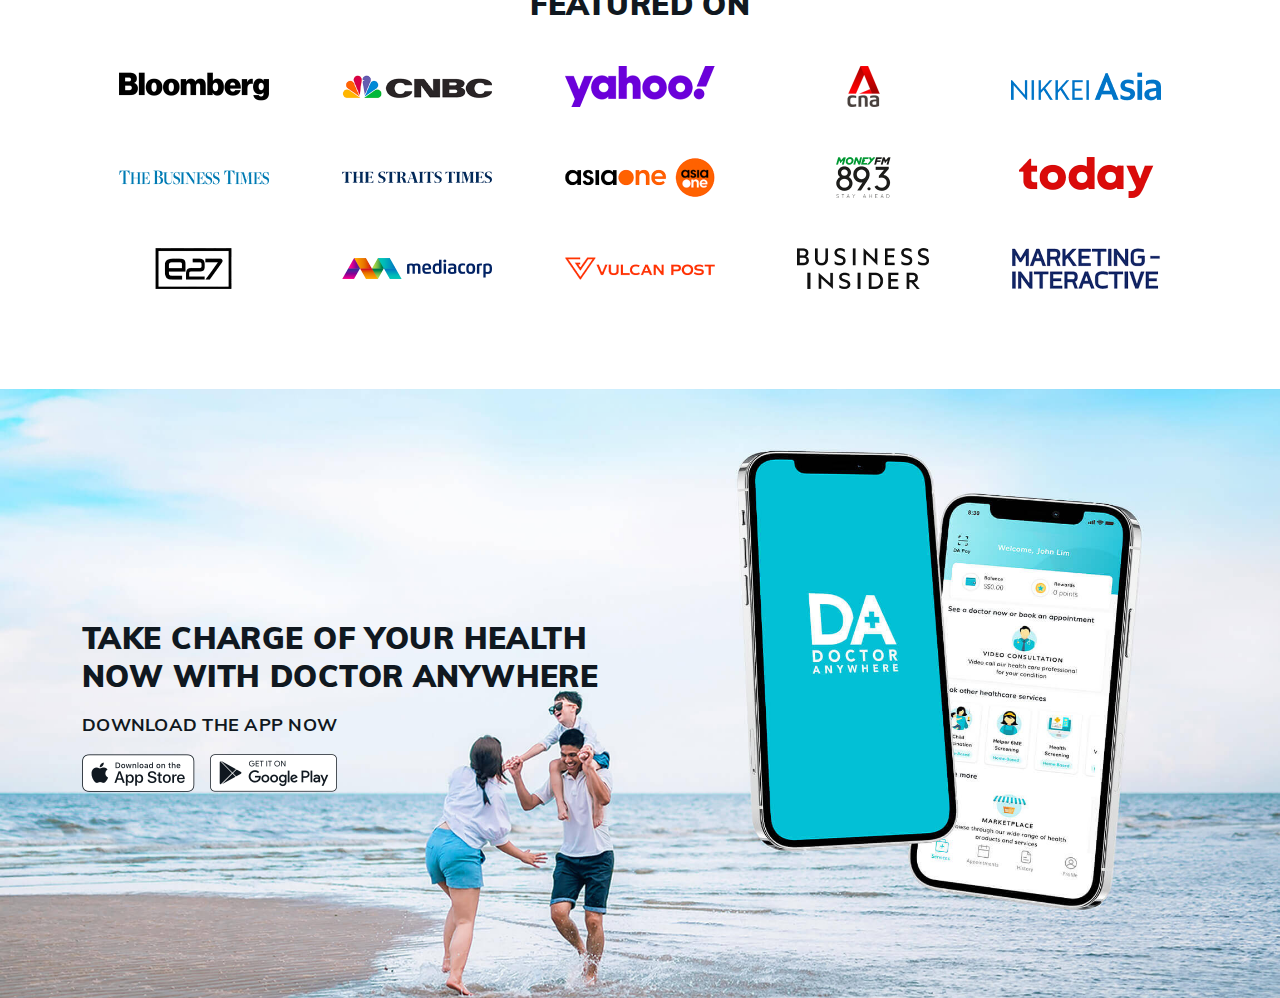
==== commit ada200f8: "last update" ====
--- a/index.html
+++ b/index.html
@@ -492,7 +492,49 @@
 					</div>
 					<div class="featured_logo">
 						<div class="featured_logo_img">
-							<img src="assets/images/logo/" alt="">
+							<img src="assets/images/logo/bloomberg-150x41.png" alt="logo">
+						</div>
+						<div class="featured_logo_img">
+							<img src="assets/images/logo/CNBC-150x41.png" alt="logo">
+						</div>
+						<div class="featured_logo_img">
+							<img src="assets/images/logo/yahoo-150x41.png" alt="logo">
+						</div>
+						<div class="featured_logo_img">
+							<img src="assets/images/logo/CNA-123x41.png" alt="logo">
+						</div>
+						<div class="featured_logo_img">
+							<img src="assets/images/logo/NikkeiAsia-150x41.png" alt="logo">
+						</div>
+						<div class="featured_logo_img">
+							<img src="assets/images/logo/BusinessTimes-150x41.png" alt="logo">
+						</div>
+						<div class="featured_logo_img">
+							<img src="assets/images/logo/StraitsTimes-150x41.png" alt="logo">
+						</div>
+						<div class="featured_logo_img">
+							<img src="assets/images/logo/AsiaOne-150x41.png" alt="logo">
+						</div>
+						<div class="featured_logo_img">
+							<img src="assets/images/logo/MoneyFM89.3-123x41.png" alt="logo">
+						</div>
+						<div class="featured_logo_img">
+							<img src="assets/images/logo/Today-150x41.png" alt="logo">
+						</div>
+						<div class="featured_logo_img">
+							<img src="assets/images/logo/E27-123x41.png" alt="logo">
+						</div>
+						<div class="featured_logo_img">
+							<img src="assets/images/logo/Mediacorp-150x41.png" alt="logo">
+						</div>
+						<div class="featured_logo_img">
+							<img src="assets/images/logo/VulcanPost-150x41.png" alt="logo">
+						</div>
+						<div class="featured_logo_img">
+							<img src="assets/images/logo/BusinessInsider-150x41.png" alt="logo">
+						</div>
+						<div class="featured_logo_img">
+							<img src="assets/images/logo/Marketing-Interactive-150x41.png" alt="logo">
 						</div>
 					</div>
 				</div>
@@ -501,6 +543,32 @@
 	</section>
 	<!--==========================================
 		 		 End Featured On area
+	===========================================-->
+	
+	<!--==========================================
+				Start DA Rewards area
+	===========================================-->
+	<section class="da_clinic_section_seven sp">
+		<div class="container">
+			<div class="row">
+				<div class="col-lg-6 col-md-6">
+					<div class="section_similer_text">
+						<h1>Take charge of your health now with Doctor Anywhere</h1>
+						<p><strong>DOWNLOAD THE APP NOW</strong></p>
+						<div class="online_link">
+							<a href="#"><img src="assets/images/icon/group-1.png" alt="logo"></a>
+							<a href="#"><img src="assets/images/icon/group.png" alt="logo"></a>
+						</div>
+					</div>
+				</div>
+				<div class="col-lg-6 col-md-6">
+					<p>&nbsp;</p>
+				</div>
+			</div>
+		</div>
+	</section>
+	<!--==========================================
+		 		End DA Rewards area
 	===========================================-->
 
 	<!--==========================================
--- a/assets/css/style.css
+++ b/assets/css/style.css
@@ -540,3 +540,38 @@
 	padding-bottom: 200px ;
 	background-image: url('../images/banner/DA-rewards-desktop.jpg');
 }
+.featured_logo {
+	display: flex;
+	justify-content: space-between;
+	align-items: center;
+	flex-wrap: wrap;
+}
+.featured_logo_img {
+	flex: 0 0 20%;
+	max-width: 20%;
+	display: flex;
+	justify-content: center;
+	width: 100%;
+	margin: 25px 0px;
+}
+.featured_on_section {
+	padding-top: 100px;
+	padding-bottom: 75px;
+}
+.da_clinic_section_seven{
+	padding-top: 230px;
+	padding-bottom: 200px;
+	background-position: center;
+	background-repeat: no-repeat;
+	background-size: cover;
+	background-image: url('../images/banner/take-charge-of-your-health\(1\).jpg');
+}
+.online_link a {
+	margin-right: 15px;
+	cursor: pointer;
+}
+.online_link {
+	display: flex;
+	justify-content: flex-start;
+	margin-top: 10px;
+}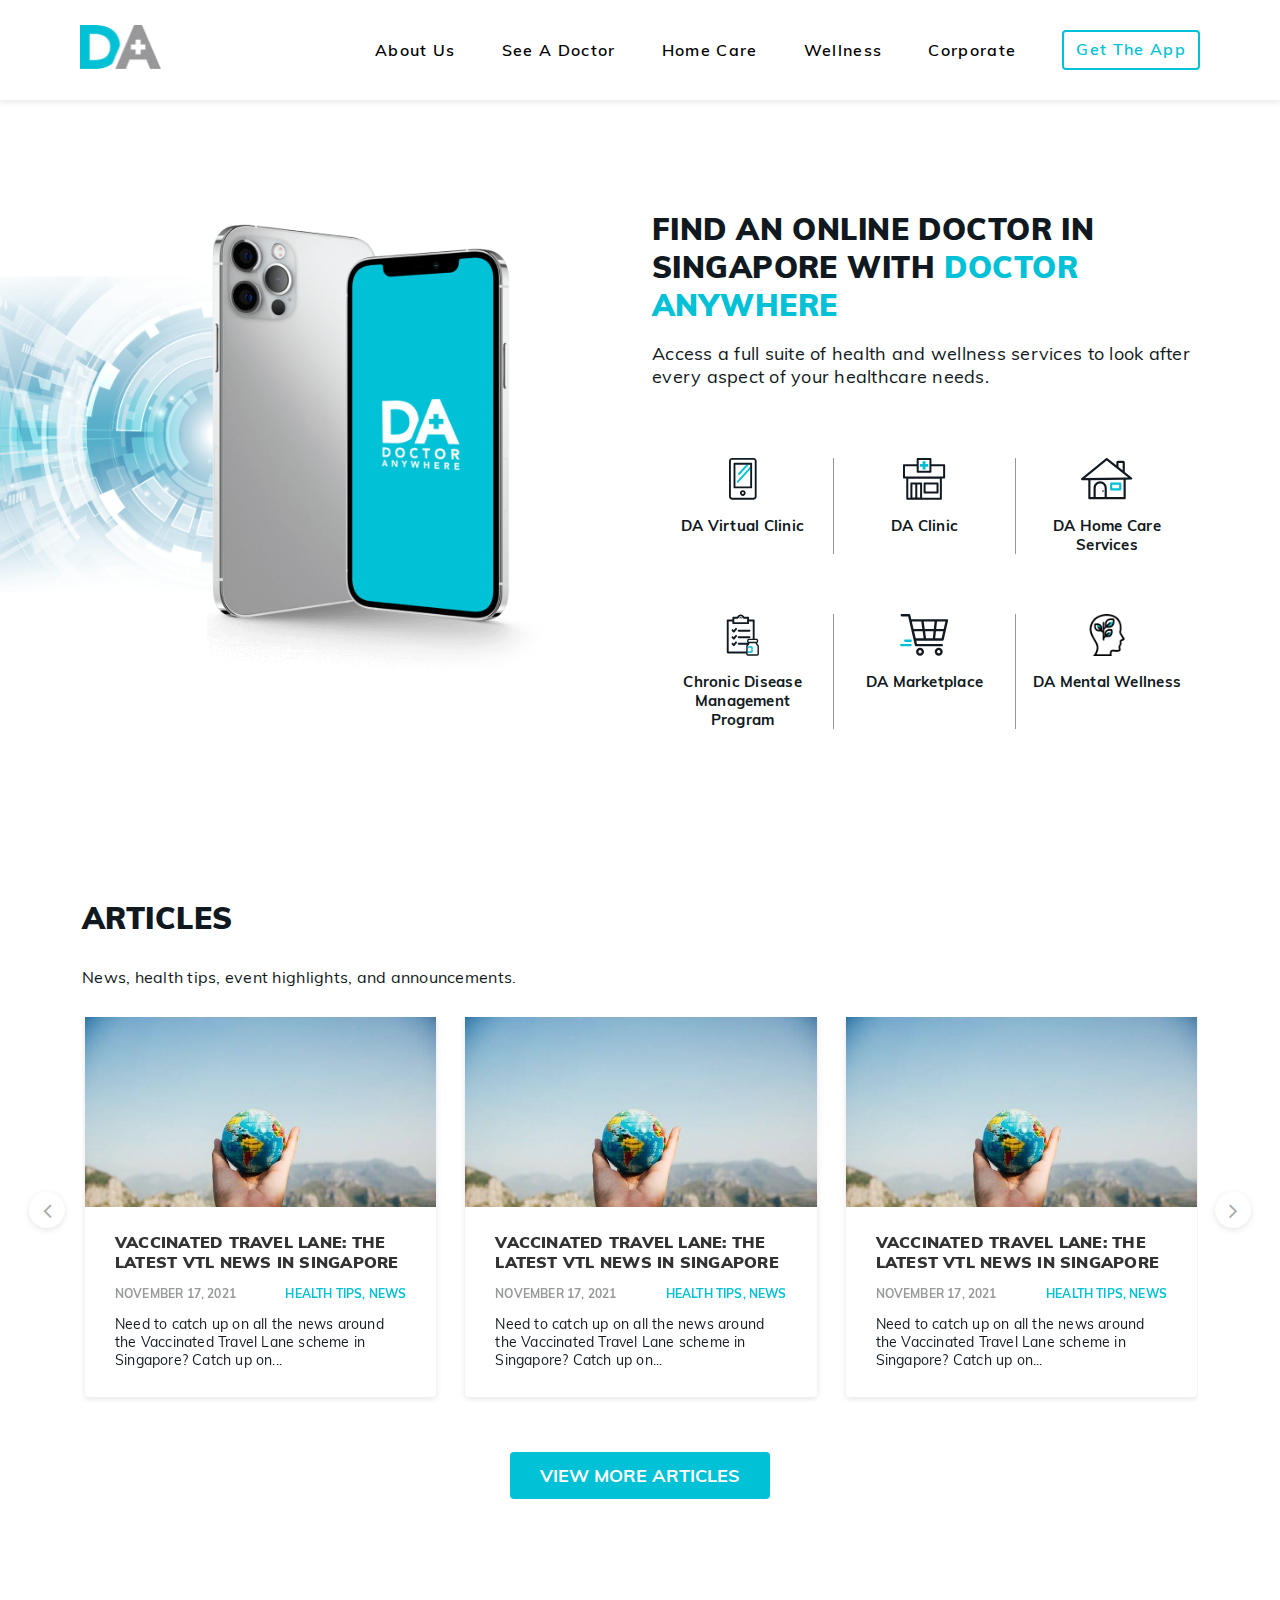
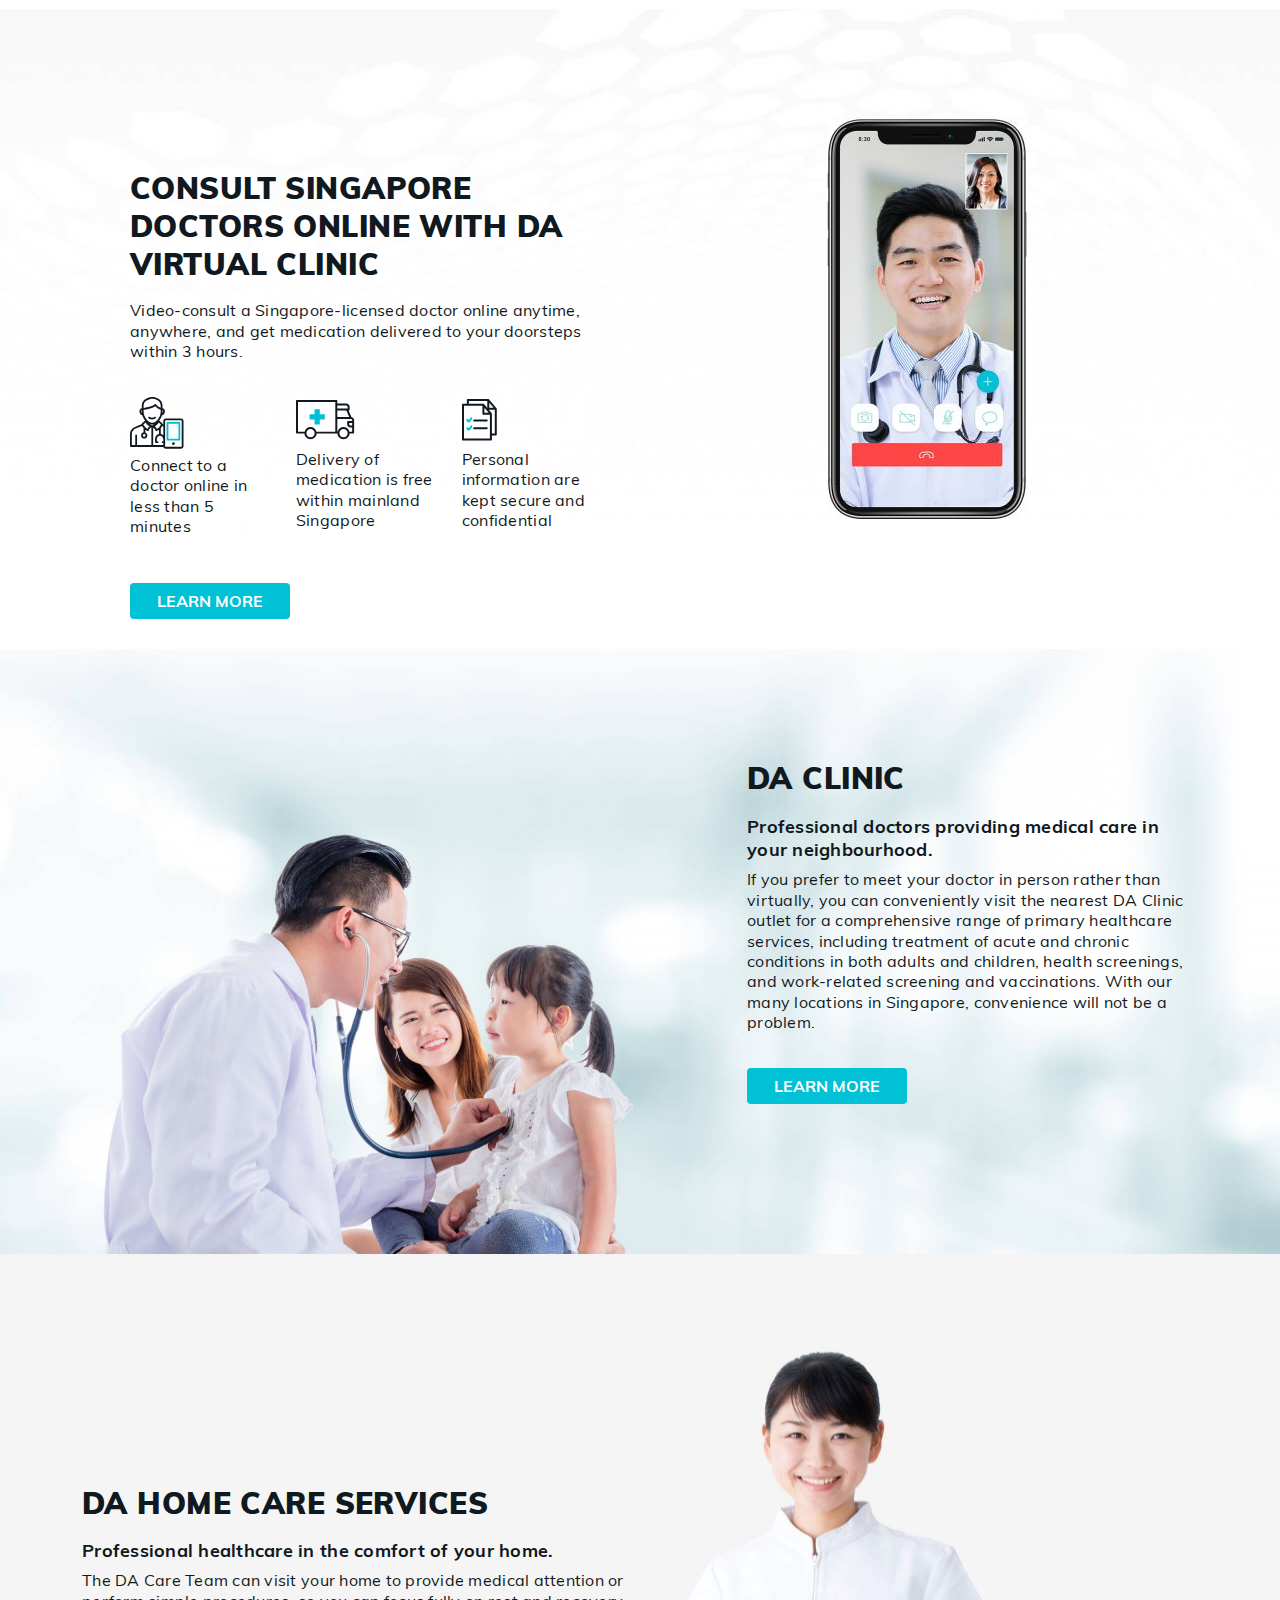
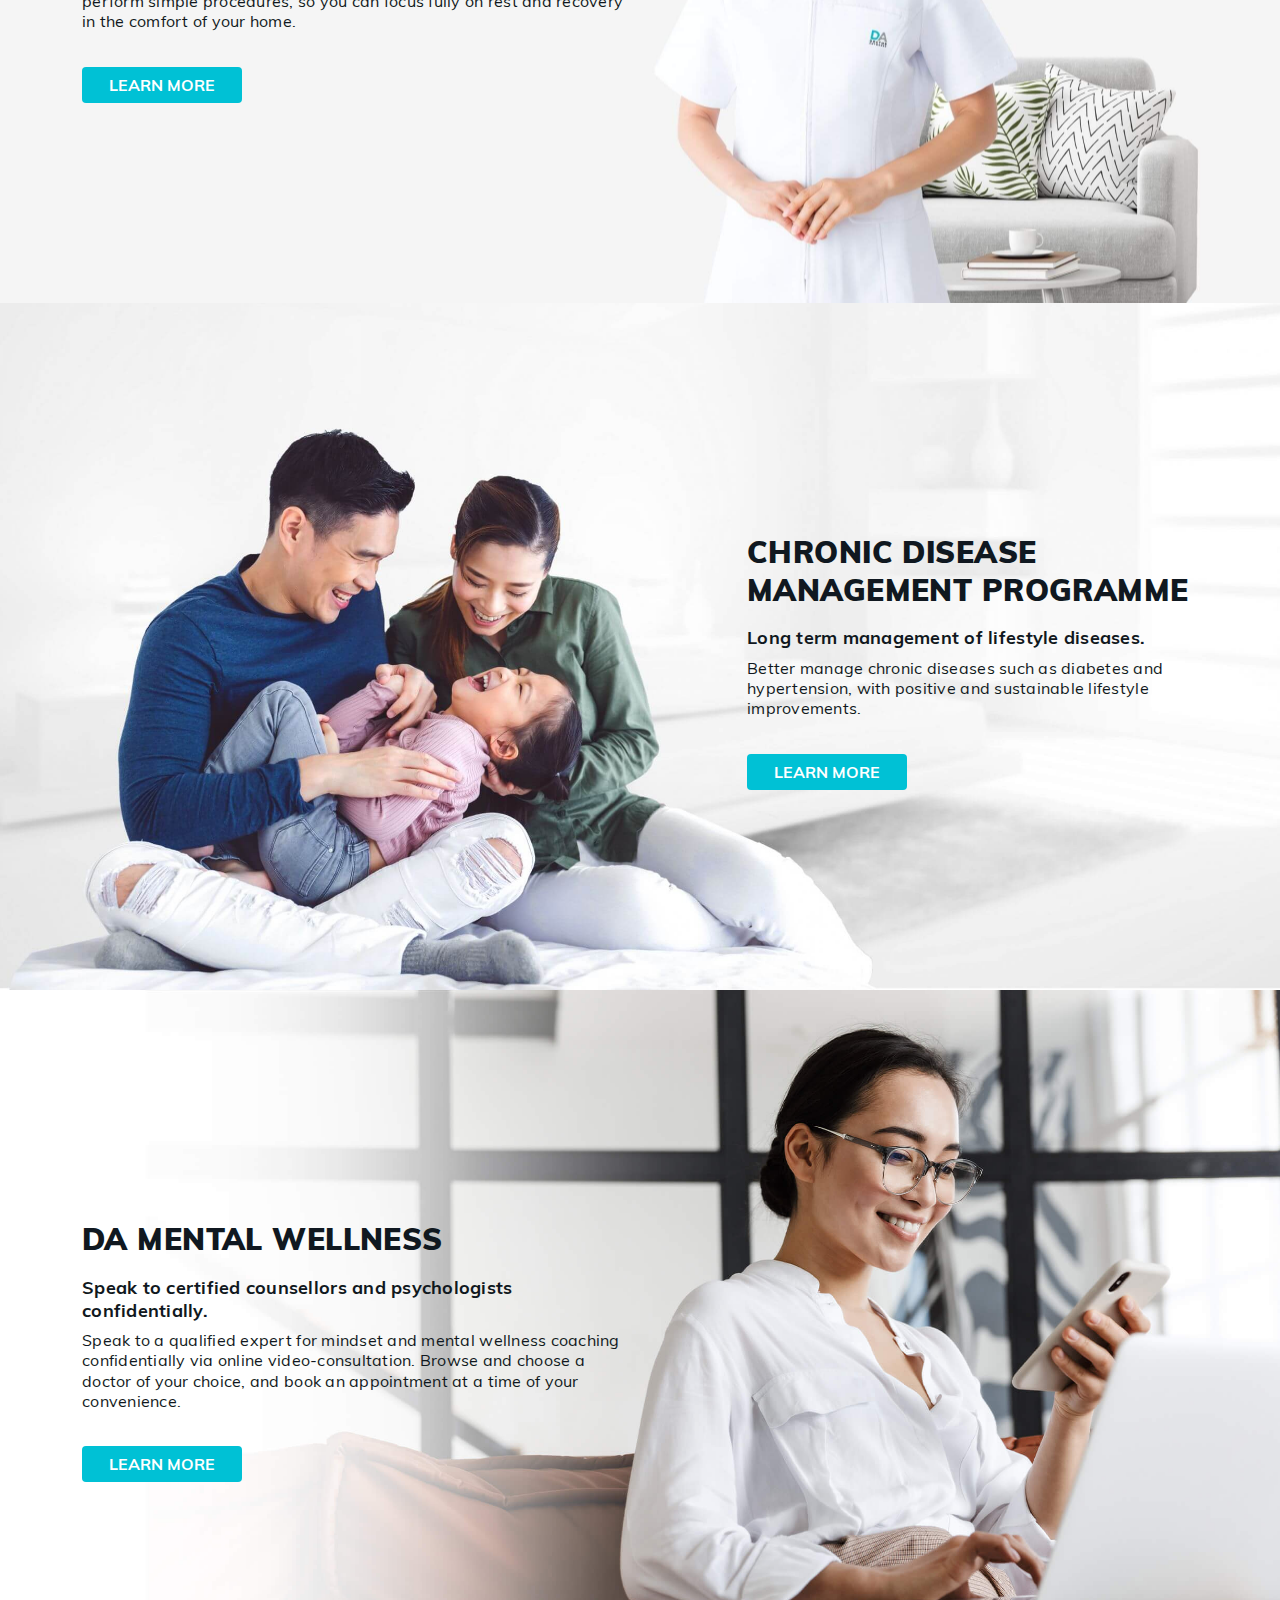
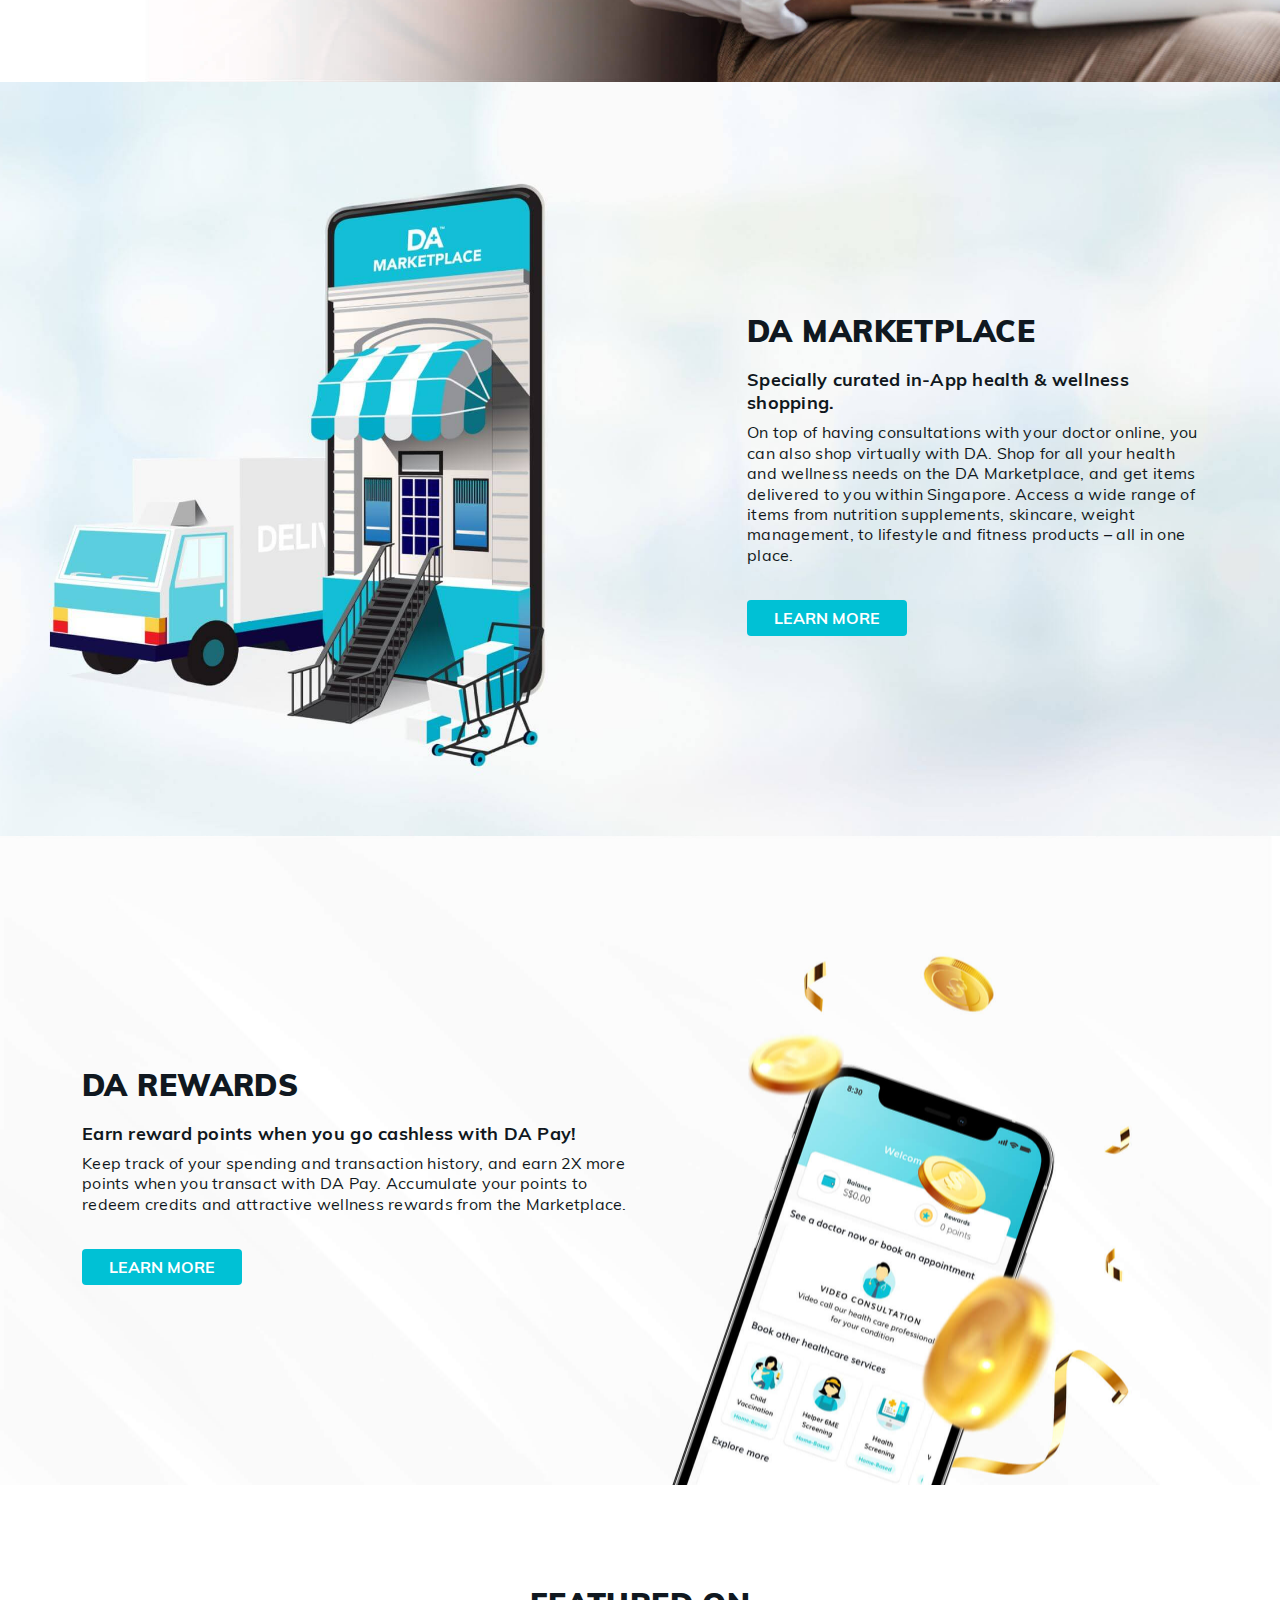
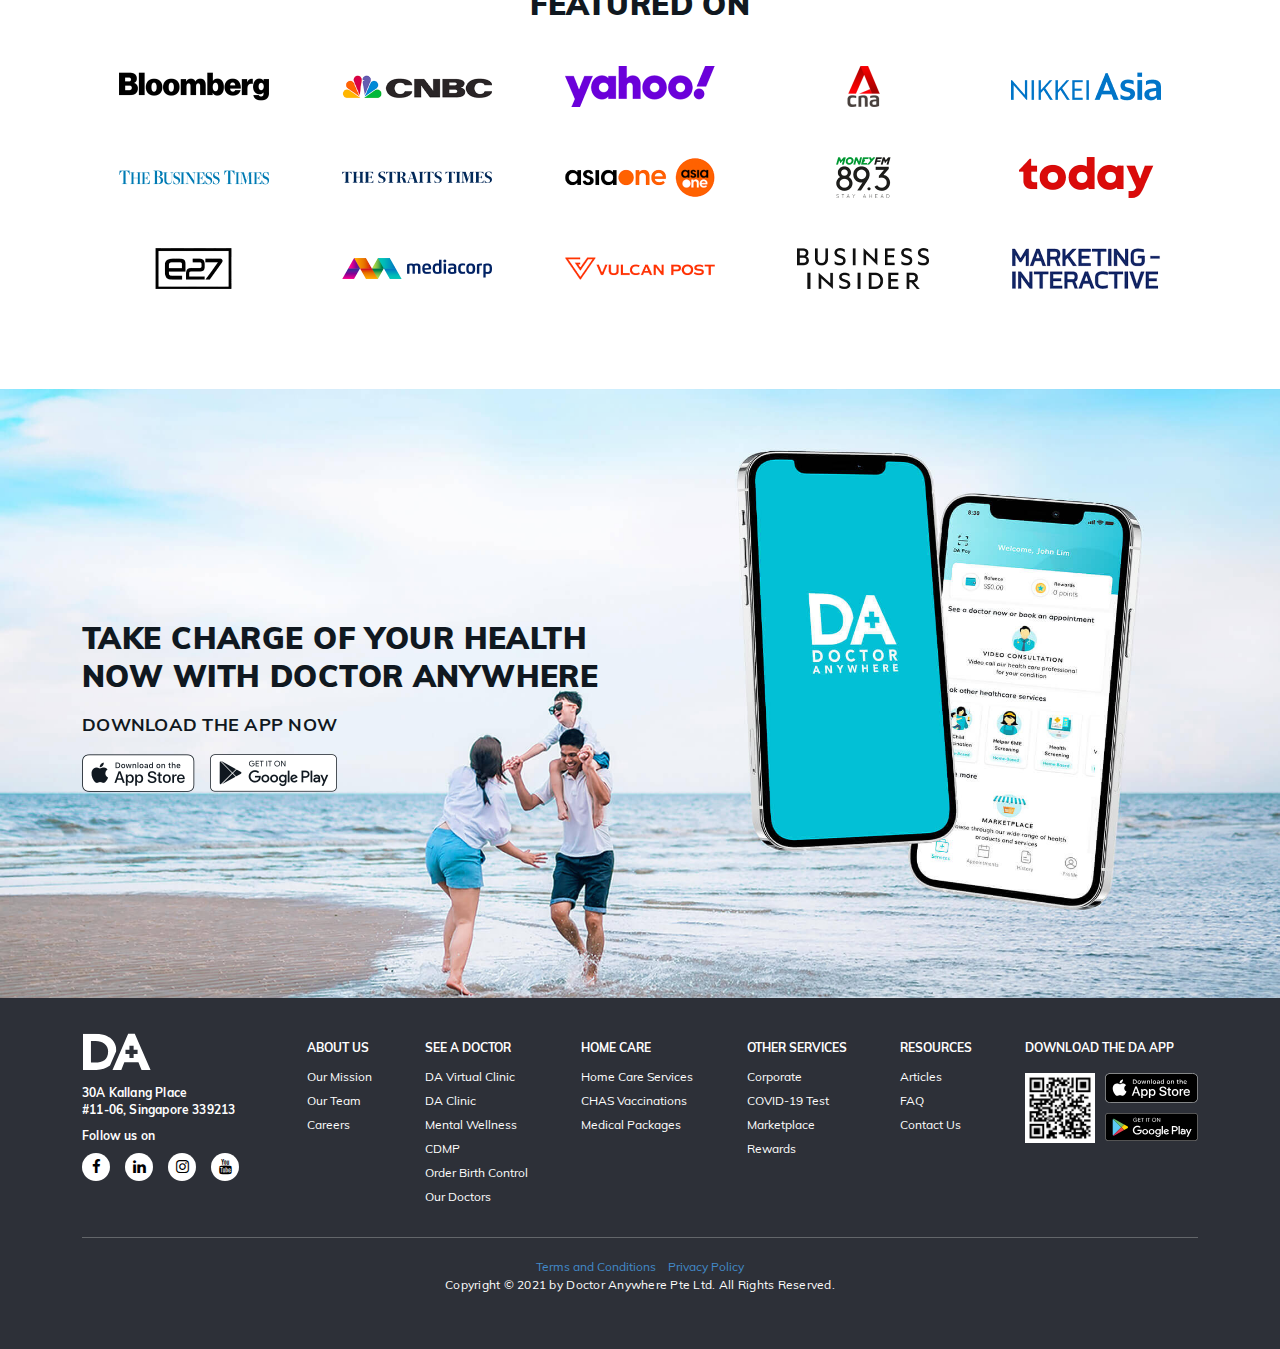
==== commit 5e481c2a: "home page complete" ====
--- a/index.html
+++ b/index.html
@@ -581,20 +581,111 @@
 		 		 End Articels area
 	===========================================-->
 
-
-
-
-
-
-
-
-
-
 	<!--==========================================
 				Start footer area
 	===========================================-->
 	<footer class="footer-area">
-
+		<div class="container">
+			<div class="row">
+				<div class="col-12">
+					<div class="footer_waypper">
+						<div class="footer_item">
+							<img src="assets/images/logo/logo-footer.svg" alt="Footer logo">
+							<div class="data">
+								<p>30A Kallang Place <br>
+									#11-06, Singapore 339213 </p>
+							</div>
+							<div class="data">
+								<p>Follow us on</p>
+								<ul>
+									<li><a href="#"><i class="fa fa-facebook"></i></a></li>
+									<li><a href=""><i class="fa fa-linkedin"></i></a></li>
+									<li><a href=""><i class="fa fa-instagram"></i></a></li>
+									<li><a href=""><i class="fa fa-youtube"></i></a></li>
+								</ul>
+							</div>
+						</div>
+						<div class="footer_item">
+							<div class="menu_lists">
+								<h5>About Us</h5>
+								<ul>
+									<li><a href="#">Our Mission</a></li>
+									<li><a href="#">Our Team</a></li>
+									<li><a href="#">Careers</a></li>
+								</ul>
+							</div>
+						</div>
+						<div class="footer_item">
+							<div class="menu_lists">
+								<h5>See A Doctor</h5>
+								<ul>
+									<li><a href="#">DA Virtual Clinic</a></li>
+									<li><a href="#">DA Clinic</a></li>
+									<li><a href="#">Mental Wellness</a></li>
+									<li><a href="#">CDMP</a></li>
+									<li><a href="#">Order Birth Control</a></li>
+									<li><a href="#">Our Doctors</a></li>
+								</ul>
+							</div>
+						</div>
+						<div class="footer_item">
+							<div class="menu_lists">
+								<h5>Home Care</h5>
+								<ul>
+									<li><a href="#">Home Care Services</a></li>
+									<li><a href="#">CHAS Vaccinations</a></li>
+									<li><a href="#">Medical Packages</a></li>
+								</ul>
+							</div>
+						</div>
+						<div class="footer_item">
+							<div class="menu_lists">
+								<h5>Other Services</h5>
+								<ul>
+									<li><a href="#">Corporate</a></li>
+									<li><a href="#">COVID-19 Test</a></li>
+									<li><a href="#">Marketplace</a></li>
+									<li><a href="#">Rewards</a></li>
+								</ul>
+							</div>
+						</div>
+						<div class="footer_item">
+							<div class="menu_lists">
+								<h5>Resources</h5>
+								<ul>
+									<li><a href="#">Articles</a></li>
+									<li><a href="#">FAQ</a></li>
+									<li><a href="#">Contact Us</a></li>
+								</ul>
+							</div>
+						</div>
+						<div class="footer_item">
+							<div class="menu_lists">
+								<h5>DOWNLOAD THE DA APP</h5>
+								<div class="q_code">
+									<div class="q_code_image">
+										<img src="assets/images/logo/qrcode@2x.jpg" alt="qrcode">
+									</div>
+									<div class="play_store">
+										<a href=""><img src="assets/images/icon/app-store-1.svg" alt="app-store play"></a>
+										<a href=""><img src="assets/images/icon/google-playstore-1.svg" alt="Google play"></a>
+									</div>
+								</div>
+							</div>
+						</div>
+					</div>
+				</div>
+			</div>
+			<div class="row">
+				<div class="col-12">
+					<div class="copyright_text">
+						<a href="">Terms and Conditions</a>
+						<a href="">Privacy Policy</a>
+						<p>Copyright © 2021 by Doctor Anywhere Pte Ltd. All Rights Reserved.</p>
+					</div>
+				</div>
+			</div>
+		</div>
 	</footer>
 	<!--==========================================
 		 		 End footer area
@@ -605,8 +696,8 @@
 	</div> -->
 
 	<!--jquery js-->
+	<script src="assets/js/jquery.js"></script>
 	<!--jquery ui js-->
-	<script src="assets/js/jquery.js"></script>
 	<script src="assets/js/jquery-ui.min.js"></script>
 	<!--bootstrap js-->
 	<script src="assets/js/bootstrap.bundle.min.js"></script>
--- a/assets/css/style.css
+++ b/assets/css/style.css
@@ -574,4 +574,95 @@
 	display: flex;
 	justify-content: flex-start;
 	margin-top: 10px;
+}
+
+/* Footer Css  */
+.footer-area {
+	background-color: #2d3038;
+	padding-top: 35px;
+	padding-bottom: 42px;
+}
+.data p{
+	line-height: 17px;
+	margin-bottom: 9px;
+	font-size: 12px;
+	font-weight: bold;
+	letter-spacing: 0.18px;
+	color: #FFF;
+}
+.footer_item .data ul {
+	display: flex;
+	justify-content: flex-start;
+	align-items: center;
+}
+.footer_item .data ul li a {
+	display: flex;
+	justify-content: center;
+	align-items: center;
+	background: #FFF;
+	height: 28px;
+	width: 28px;
+	border-radius: 50%;
+	color: #000;
+	text-align: center;
+	margin-right: 15px;
+	font-size: 15px;
+}
+.footer_item img {
+	margin-bottom: 8px;
+}
+.footer_waypper {
+	display: flex;
+	justify-content: space-between;
+}
+.menu_lists h5 {
+	text-transform: uppercase;
+	font-size: 12px;
+	margin-bottom: 0px;
+	line-height: 30px;
+	font-weight: bold;
+	color: #FFF;
+}
+.menu_lists ul li a {
+	font-size: 12px;
+	color: #fff !important;
+}
+.q_code {
+	display: flex;
+	justify-content: flex-start;
+	margin-top: 10px;
+}
+.q_code_image {
+	min-width: 70px;
+	max-width: 70px;
+	margin-right: 10px;
+}
+.play_store {
+	display: flex;
+	flex-direction: column;
+}
+.play_store img {
+	width: 93px;
+	margin-bottom: 4px;
+}
+.copyright_text {
+	border-top: solid 1px #63666a;
+	margin-top: 30px;
+	padding-top: 15px;
+	padding-bottom: 15px;
+	text-align: center;
+}
+.copyright_text a {
+	color: #428bca;
+	margin: 0px 4px;
+	display: inline-block;
+	font-size: 12px;
+	transition: 0.5s;
+}
+.copyright_text a:hover{
+	color: #2a6496;
+}
+.copyright_text p{
+	font-size: 12px;
+	color: #ffffff;
 }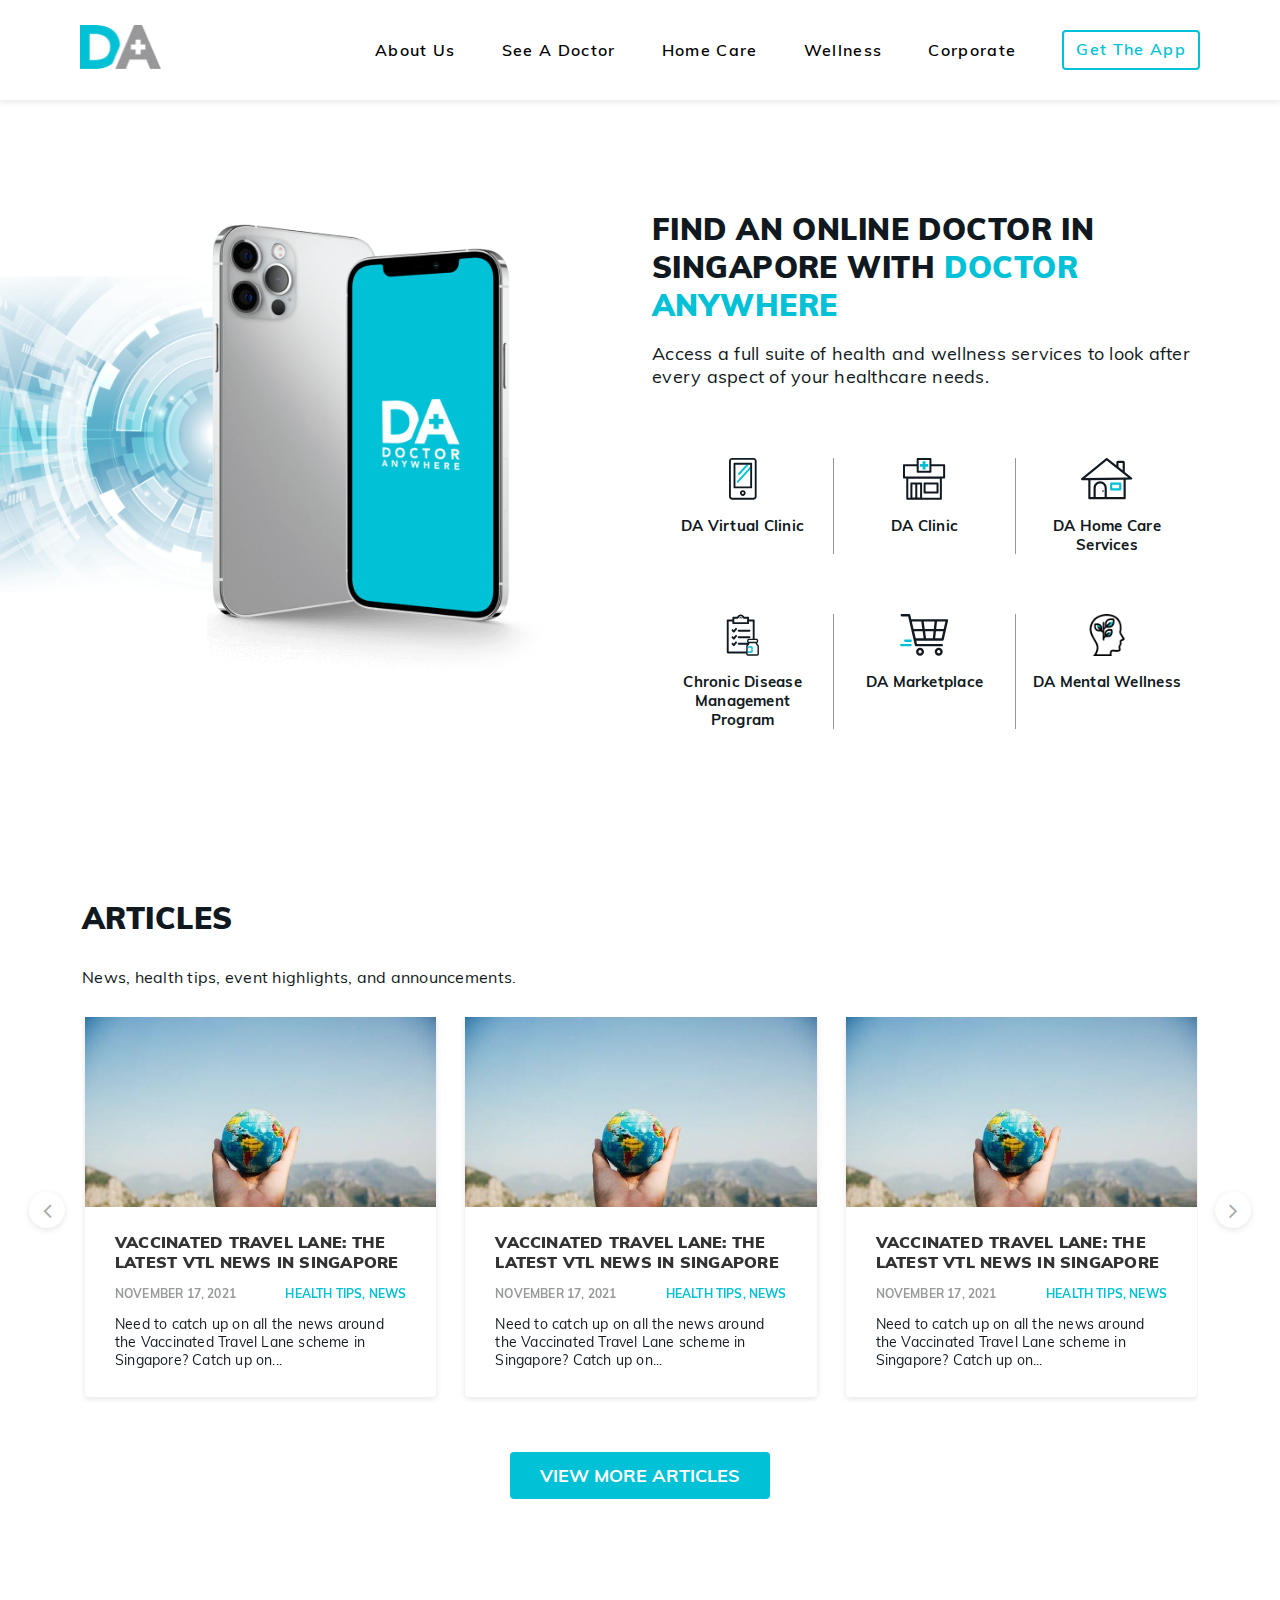
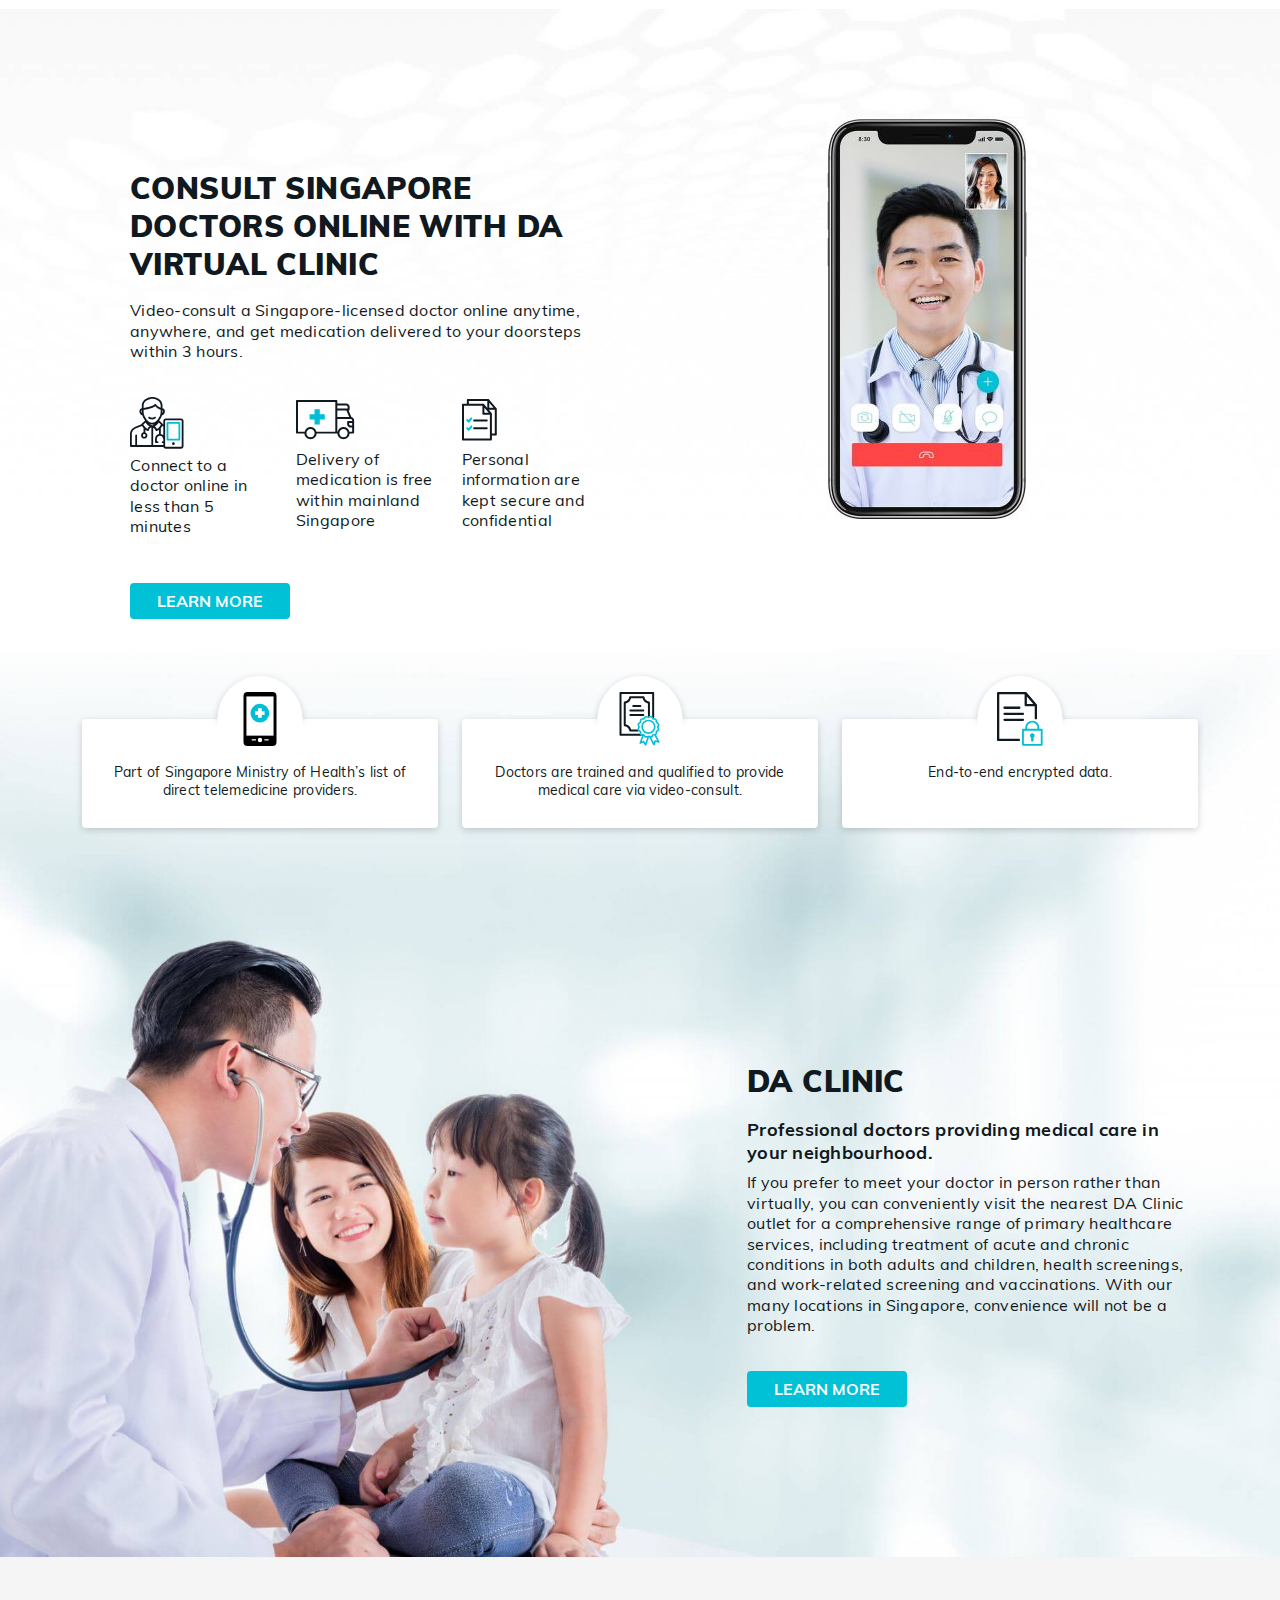
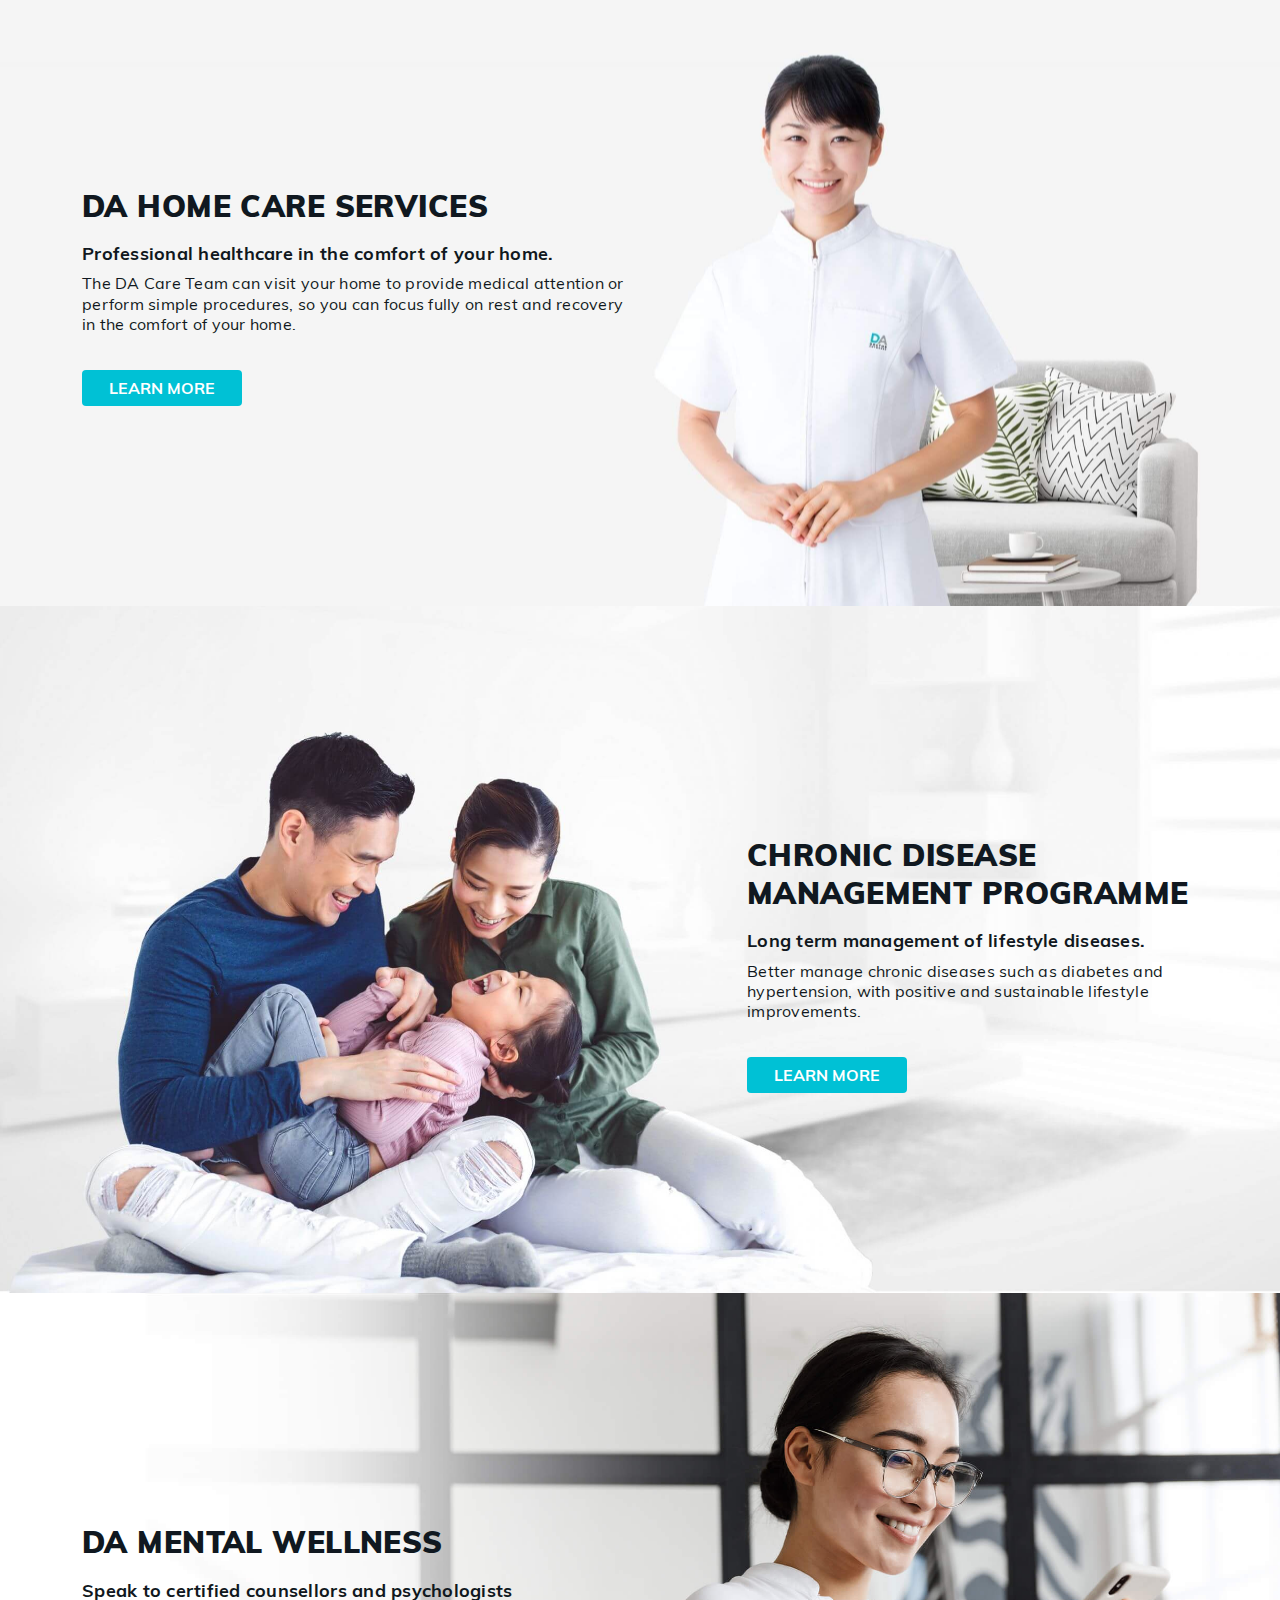
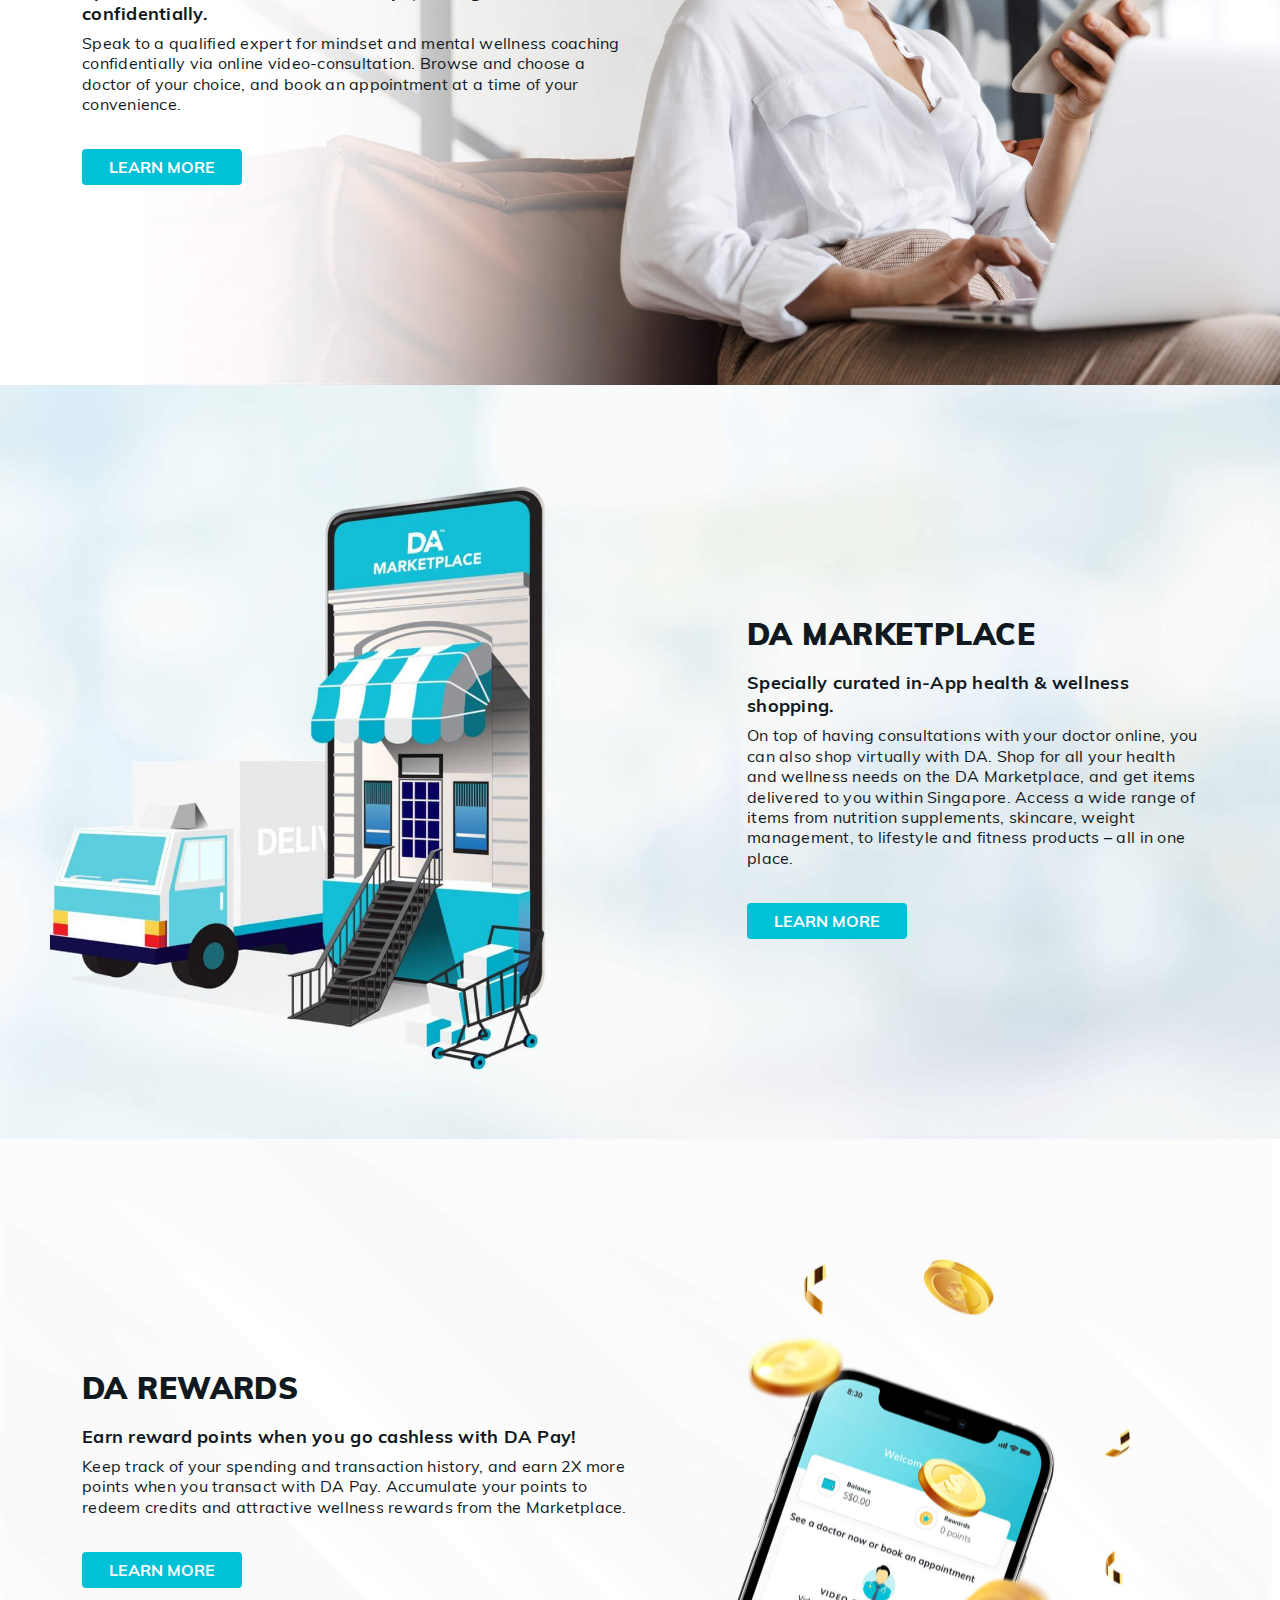
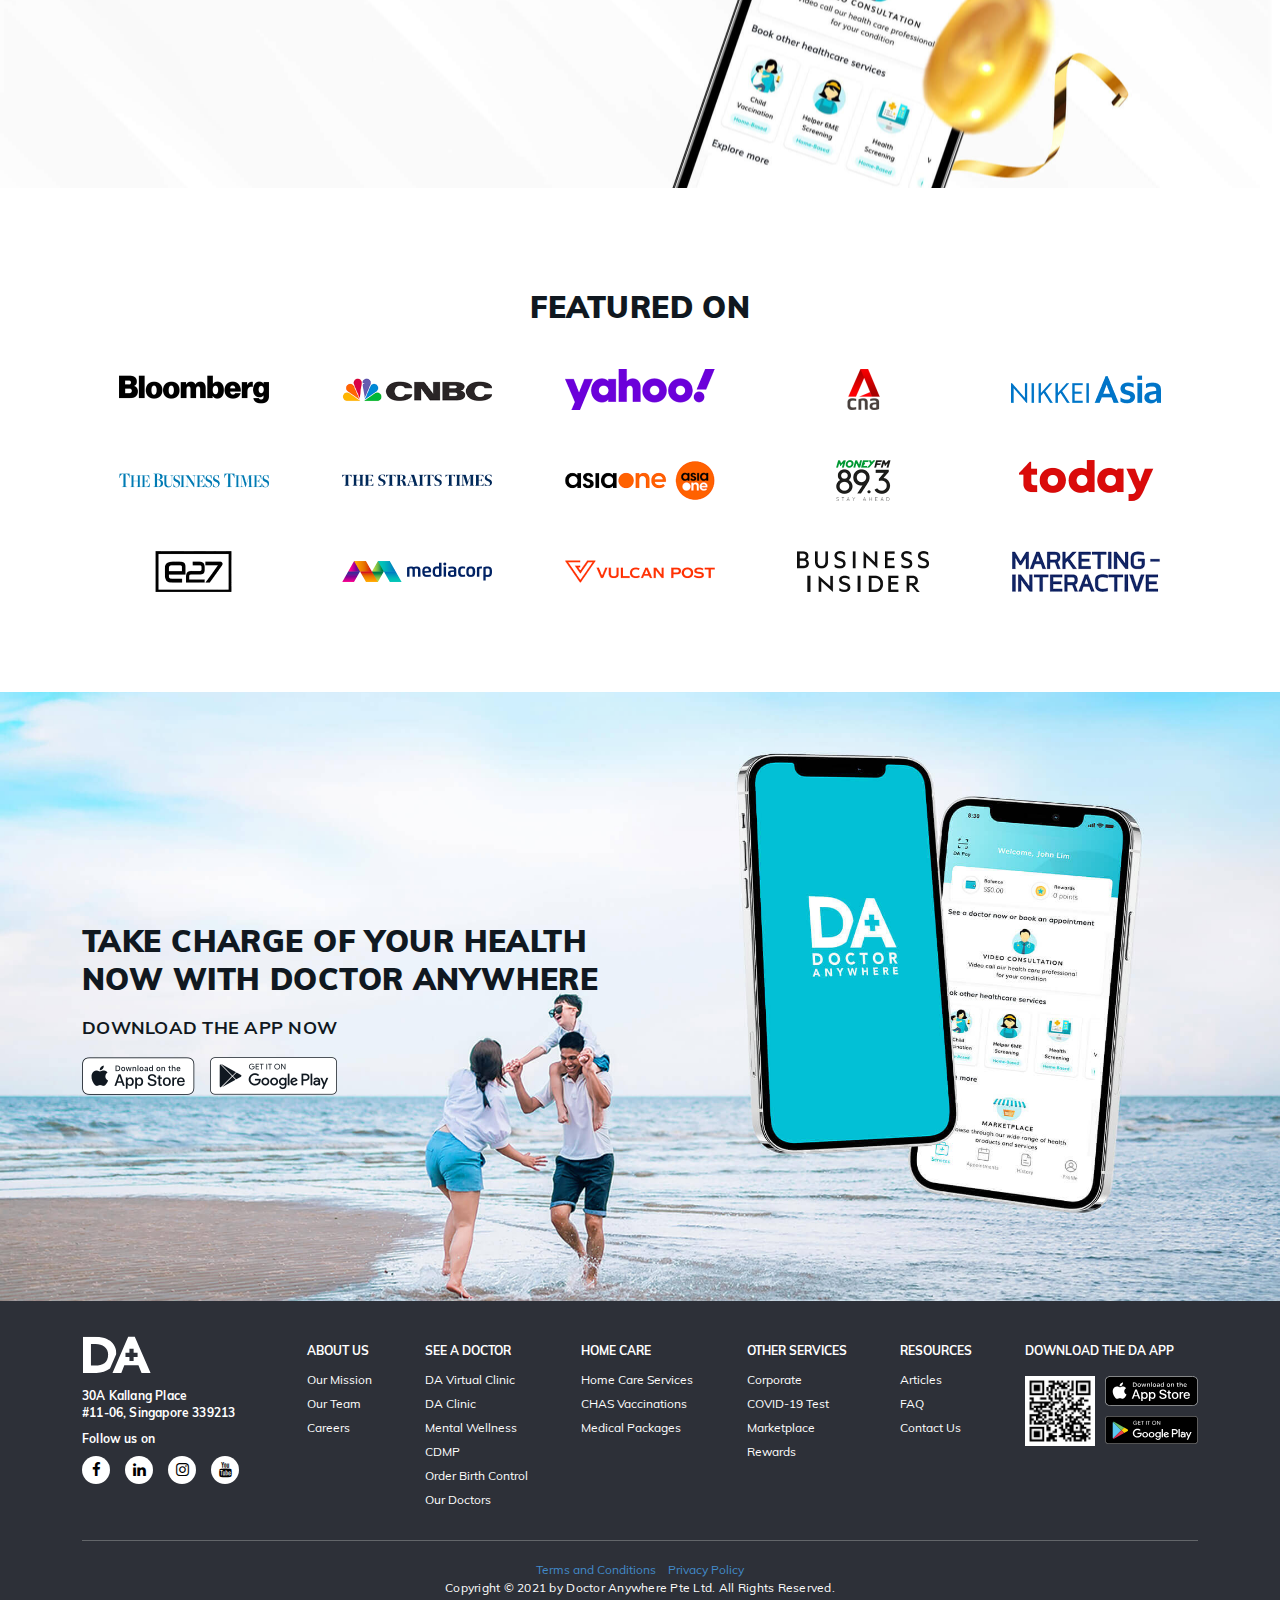
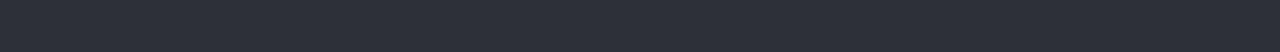
==== commit c607ca14: "last upadte home page complete" ====
--- a/index.html
+++ b/index.html
@@ -315,6 +315,41 @@
 	<section class="da_clinic_section sp">
 		<div class="container">
 			<div class="row">
+				<div class="col-md-4 col-sm-6">
+					<div class="wpb_wrapper">
+						<div class="wpb_wrapper_text">
+							<p>Part of Singapore Ministry of Health’s list of direct telemedicine providers.</p>
+						</div>
+						<div class="half_circle">
+							<img src="assets/images/icon/Asset-1.svg" alt="Icon">
+							<div class="white_line"></div>
+						</div>
+					</div>
+				</div>
+				<div class="col-md-4 col-sm-6">
+					<div class="wpb_wrapper">
+						<div class="wpb_wrapper_text">
+							<p>Doctors are trained and qualified to provide medical care via video-consult.</p>
+						</div>
+						<div class="half_circle">
+							<img src="assets/images/icon/icon-qualifiy.svg" alt="Icon">
+							<div class="white_line"></div>
+						</div>
+					</div>
+				</div>
+				<div class="col-md-4 col-sm-6">
+					<div class="wpb_wrapper">
+						<div class="wpb_wrapper_text">
+							<p>End-to-end encrypted data.</p>
+						</div>
+						<div class="half_circle">
+							<img src="assets/images/icon/icon-data-encryption.svg" alt="Icon">
+							<div class="white_line"></div>
+						</div>
+					</div>
+				</div>
+			</div>
+			<div class="row da_chinic_row">
 				<div class="col-lg-7 col-md-6">
 					<p>&nbsp;</p>
 				</div>
@@ -464,7 +499,9 @@
 							DA Rewards
 						</h1>
 						<p><strong>Earn reward points when you go cashless with DA Pay!</strong></p>
-						<p>Keep track of your spending and transaction history, and earn 2X more points when you transact with DA Pay. Accumulate your points to redeem credits and attractive wellness rewards from the Marketplace.</p>
+						<p>Keep track of your spending and transaction history, and earn 2X more points when you
+							transact with DA Pay. Accumulate your points to redeem credits and attractive wellness
+							rewards from the Marketplace.</p>
 						<div class="small_button">
 							<a href="#">LEARN MORE</a>
 						</div>
@@ -544,7 +581,7 @@
 	<!--==========================================
 		 		 End Featured On area
 	===========================================-->
-	
+
 	<!--==========================================
 				Start DA Rewards area
 	===========================================-->
@@ -667,8 +704,10 @@
 										<img src="assets/images/logo/qrcode@2x.jpg" alt="qrcode">
 									</div>
 									<div class="play_store">
-										<a href=""><img src="assets/images/icon/app-store-1.svg" alt="app-store play"></a>
-										<a href=""><img src="assets/images/icon/google-playstore-1.svg" alt="Google play"></a>
+										<a href=""><img src="assets/images/icon/app-store-1.svg"
+												alt="app-store play"></a>
+										<a href=""><img src="assets/images/icon/google-playstore-1.svg"
+												alt="Google play"></a>
 									</div>
 								</div>
 							</div>
--- a/assets/css/style.css
+++ b/assets/css/style.css
@@ -495,11 +495,11 @@
 	background-repeat: no-repeat;
 	background-size: cover;
 	padding-bottom: 150px;
+	padding-top: 70px;
 }
 .section_similer_text .small_button {
 	padding-top: 20px;
 }
-
 .da_clinic_section_two{
 	background-image: url('../images/banner/da-home-care@2x-scaled.jpg');
 	background-position: center ;
@@ -575,6 +575,57 @@
 	justify-content: flex-start;
 	margin-top: 10px;
 }
+.wpb_wrapper {
+	padding-top: 45px;
+	padding-bottom: 15px;
+	border-radius: 4px;
+	box-shadow: 0 2px 7px 0 rgba(0, 0, 0, 0.18);
+	background-color: #ffffff;
+	position: relative;
+	padding-left: 15px;
+	padding-right: 15px;
+	text-align: center;
+	height: 109px;
+}
+.wpb_wrapper_text p {
+	color: #101820;
+	font-size: 14px;
+}
+.half_circle {
+	width: 85px;
+	height: 43px;
+	background-color: #FFF;
+	border-top-left-radius: 110px;
+	border-top-right-radius: 110px;
+	border: 0px solid gray;
+	border-bottom: 0;
+	top: -43px;
+	right: 50%;
+	transform: translate(50%,0%);
+	padding-top: 16px;
+	position: absolute;
+	text-align: center;
+	box-shadow: 0 2px 7px 0 rgba(0, 0, 0, 0.18);
+}
+.half_circle img {
+	width: 65px;
+	position: relative;
+	z-index: 2;
+	max-height: 54px;
+}
+.half_circle .white_line {
+	border: 5px solid white;
+	position: Absolute;
+	bottom: -8px;
+	width: 100%;
+	z-index: 1;
+}
+.da_chinic_row{
+	margin-top: 234px;
+}
+
+
+
 
 /* Footer Css  */
 .footer-area {
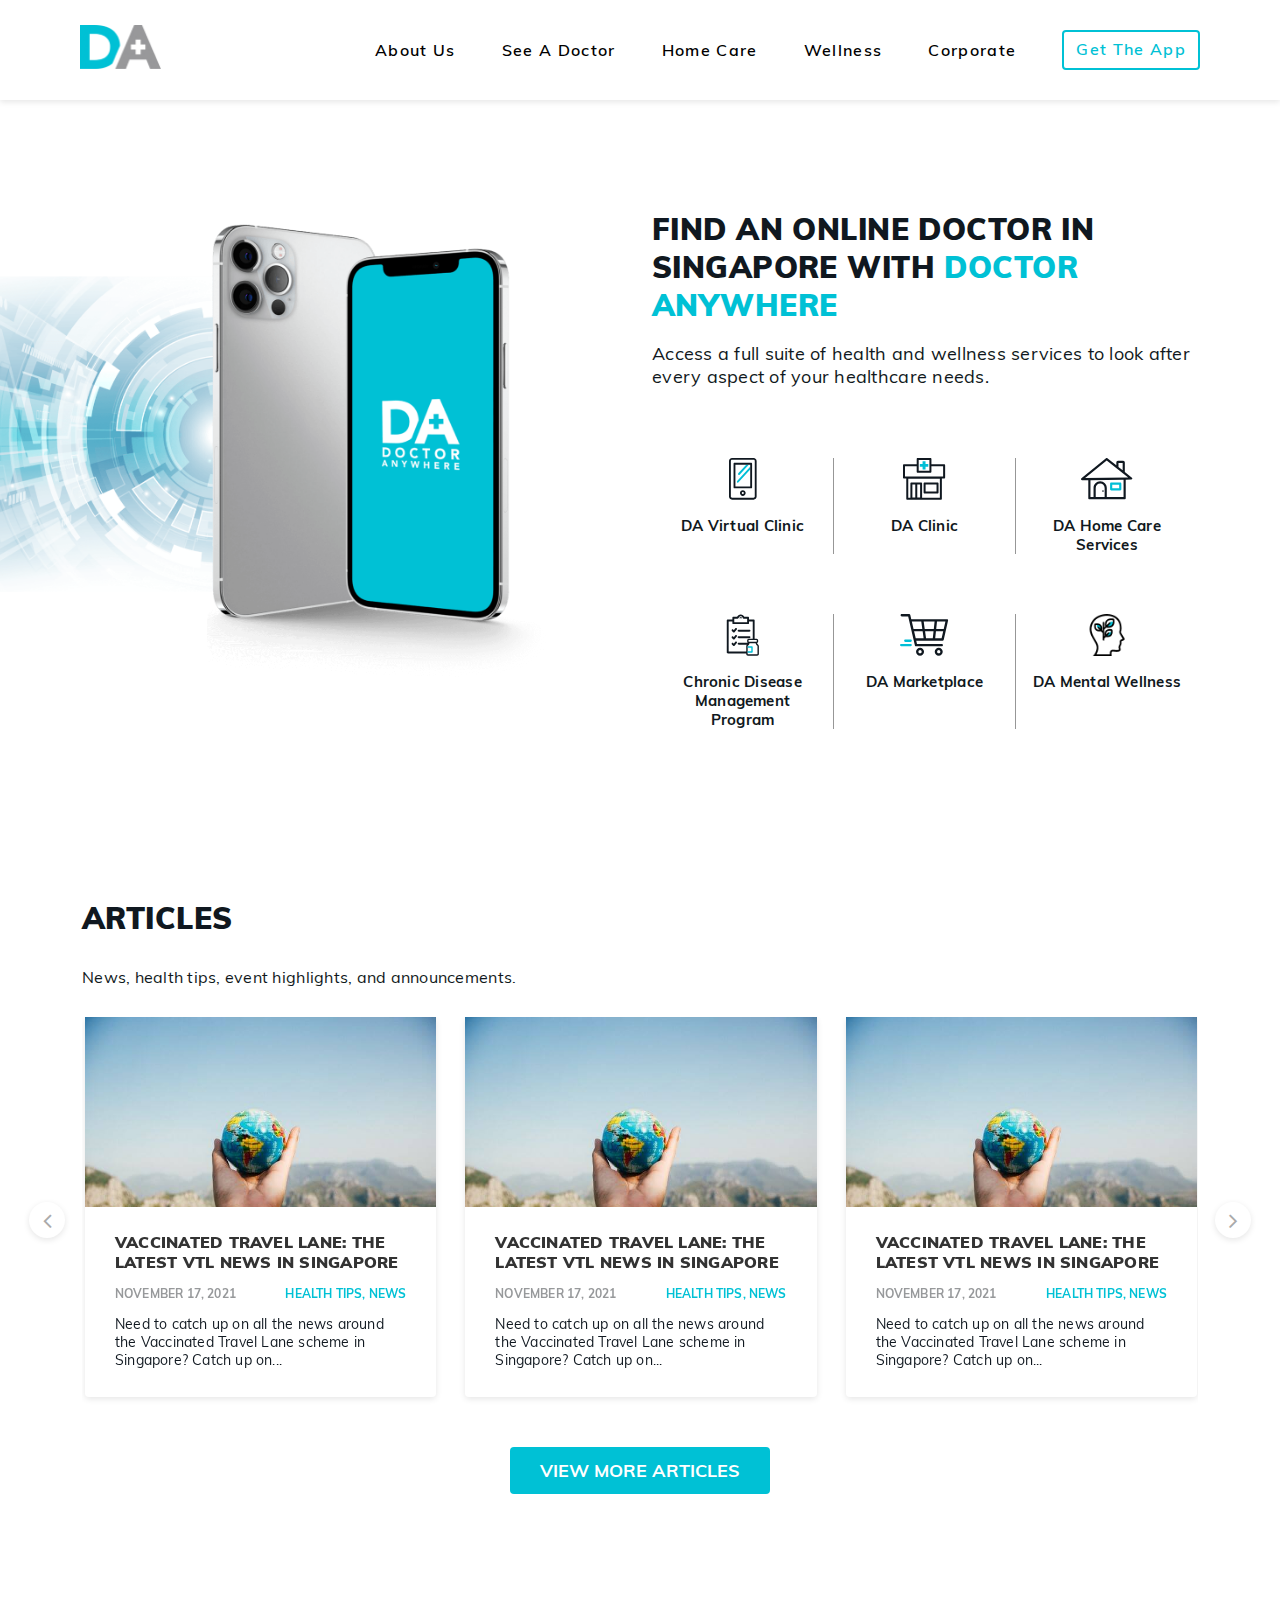
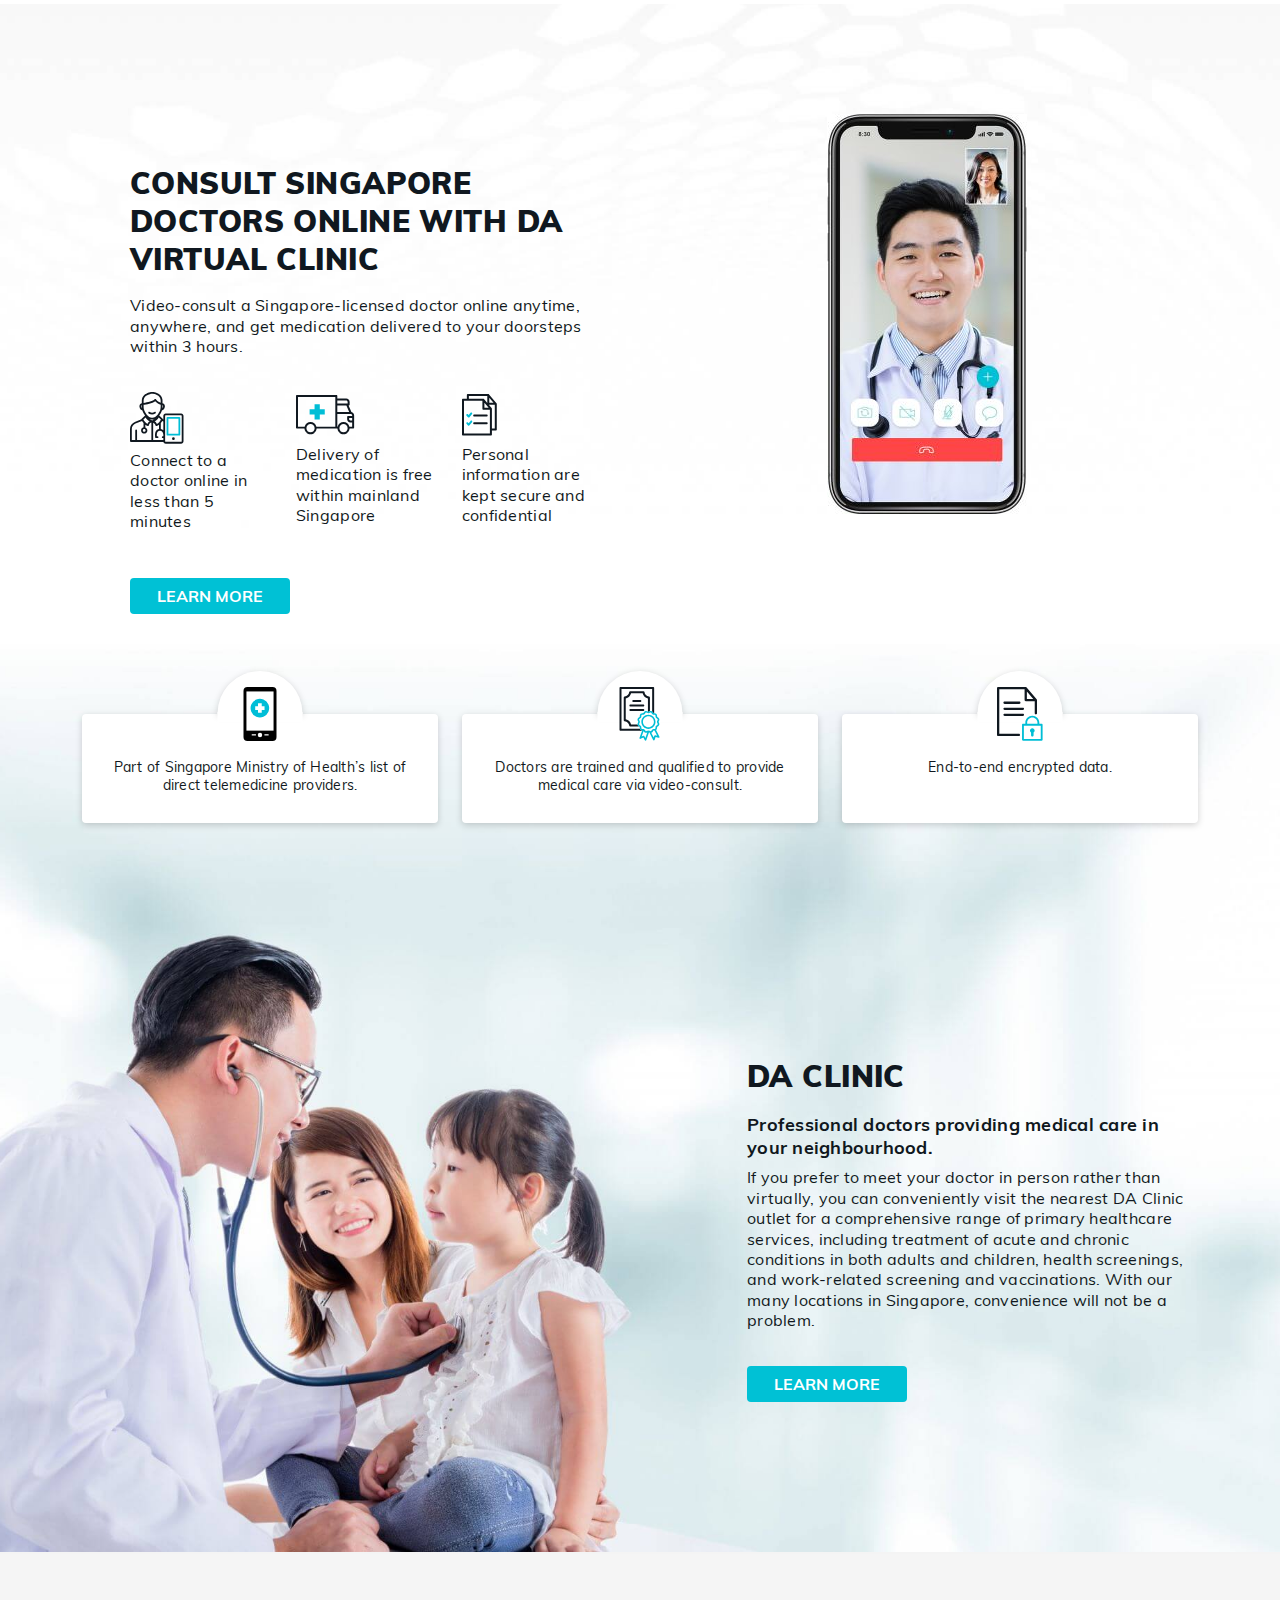
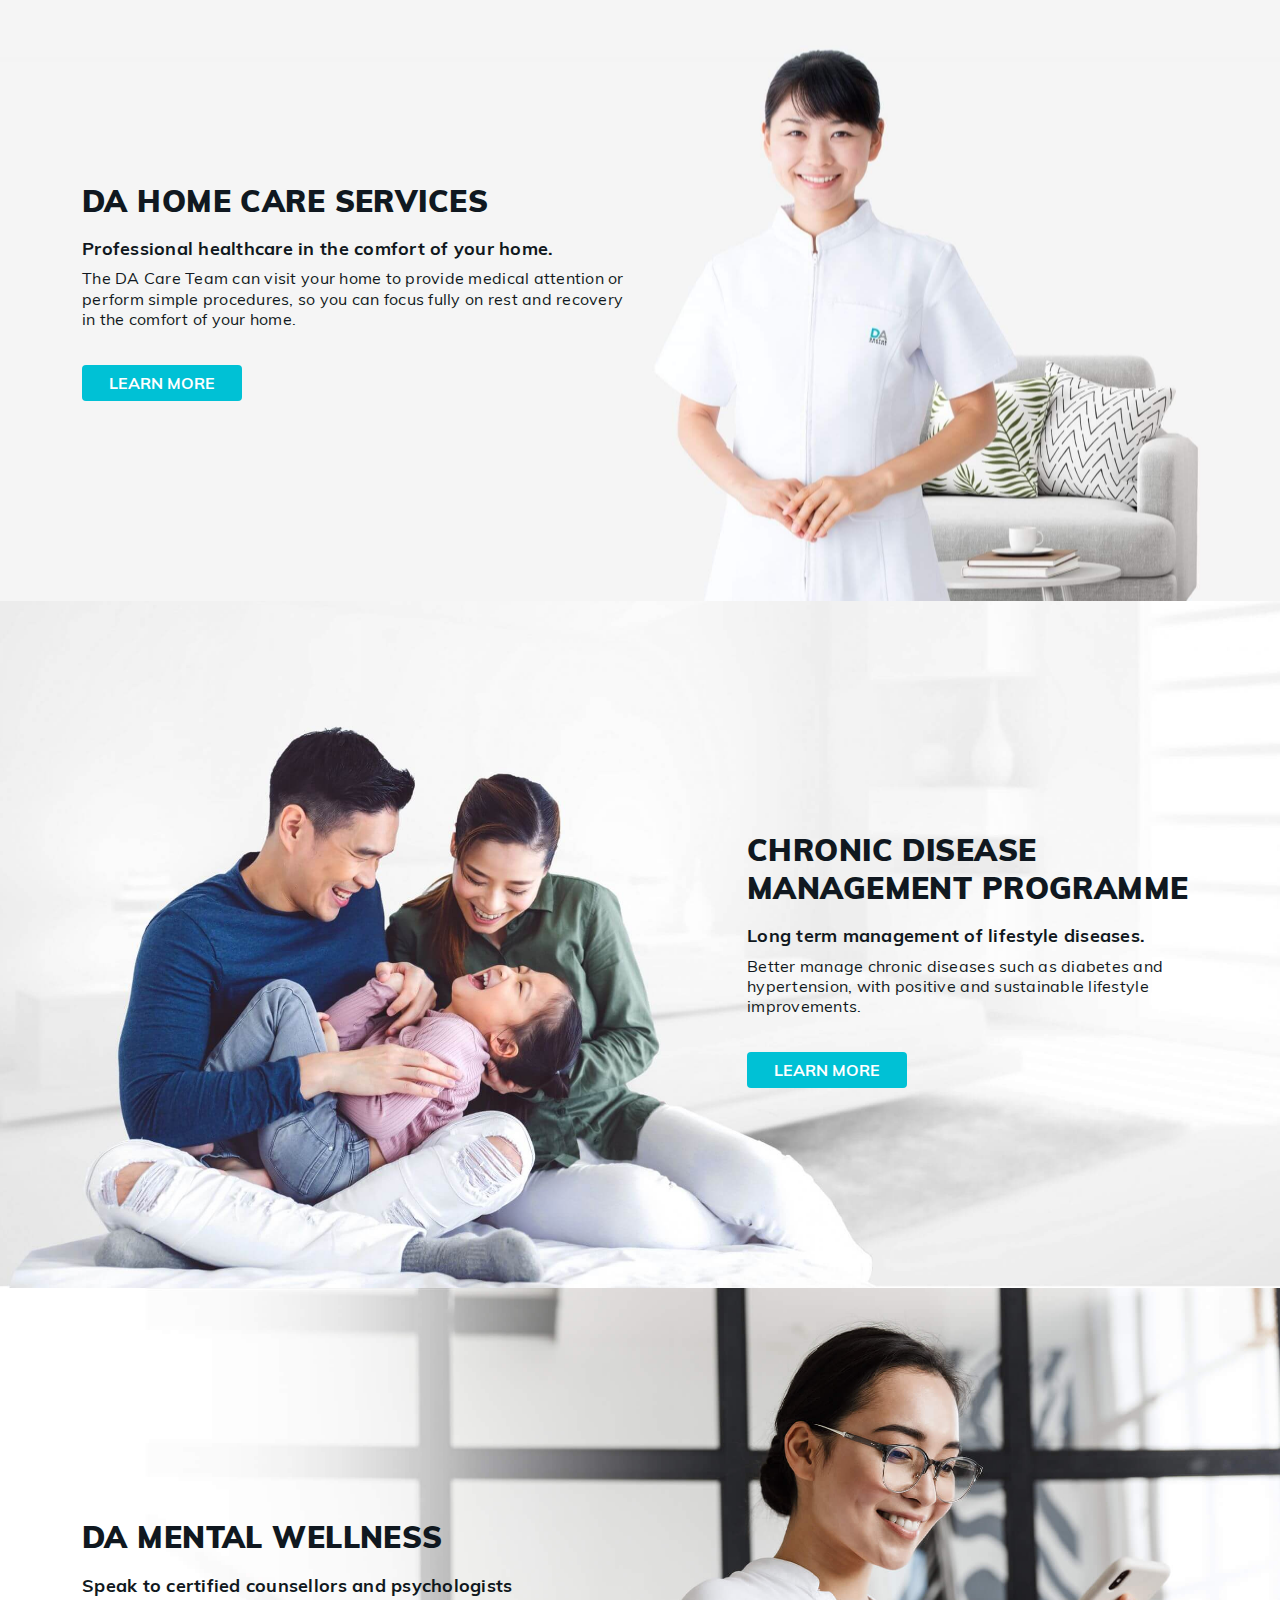
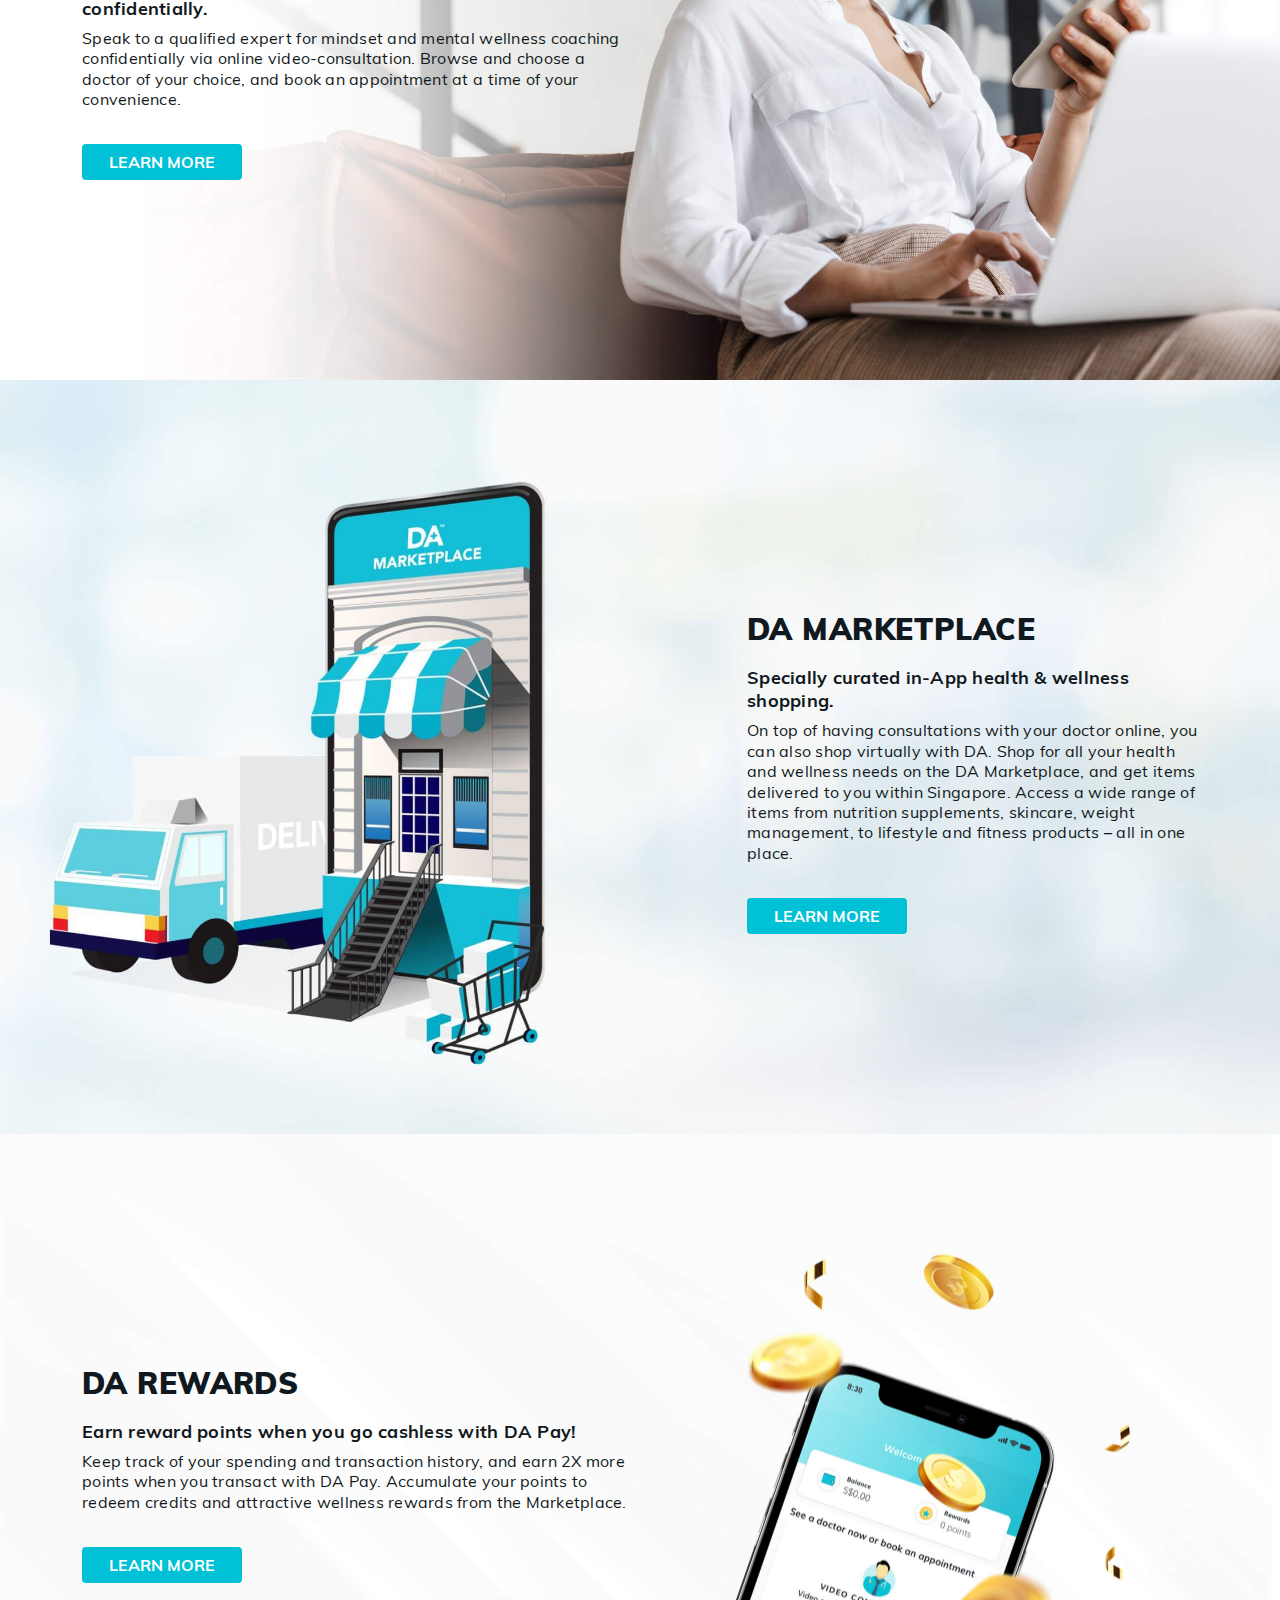
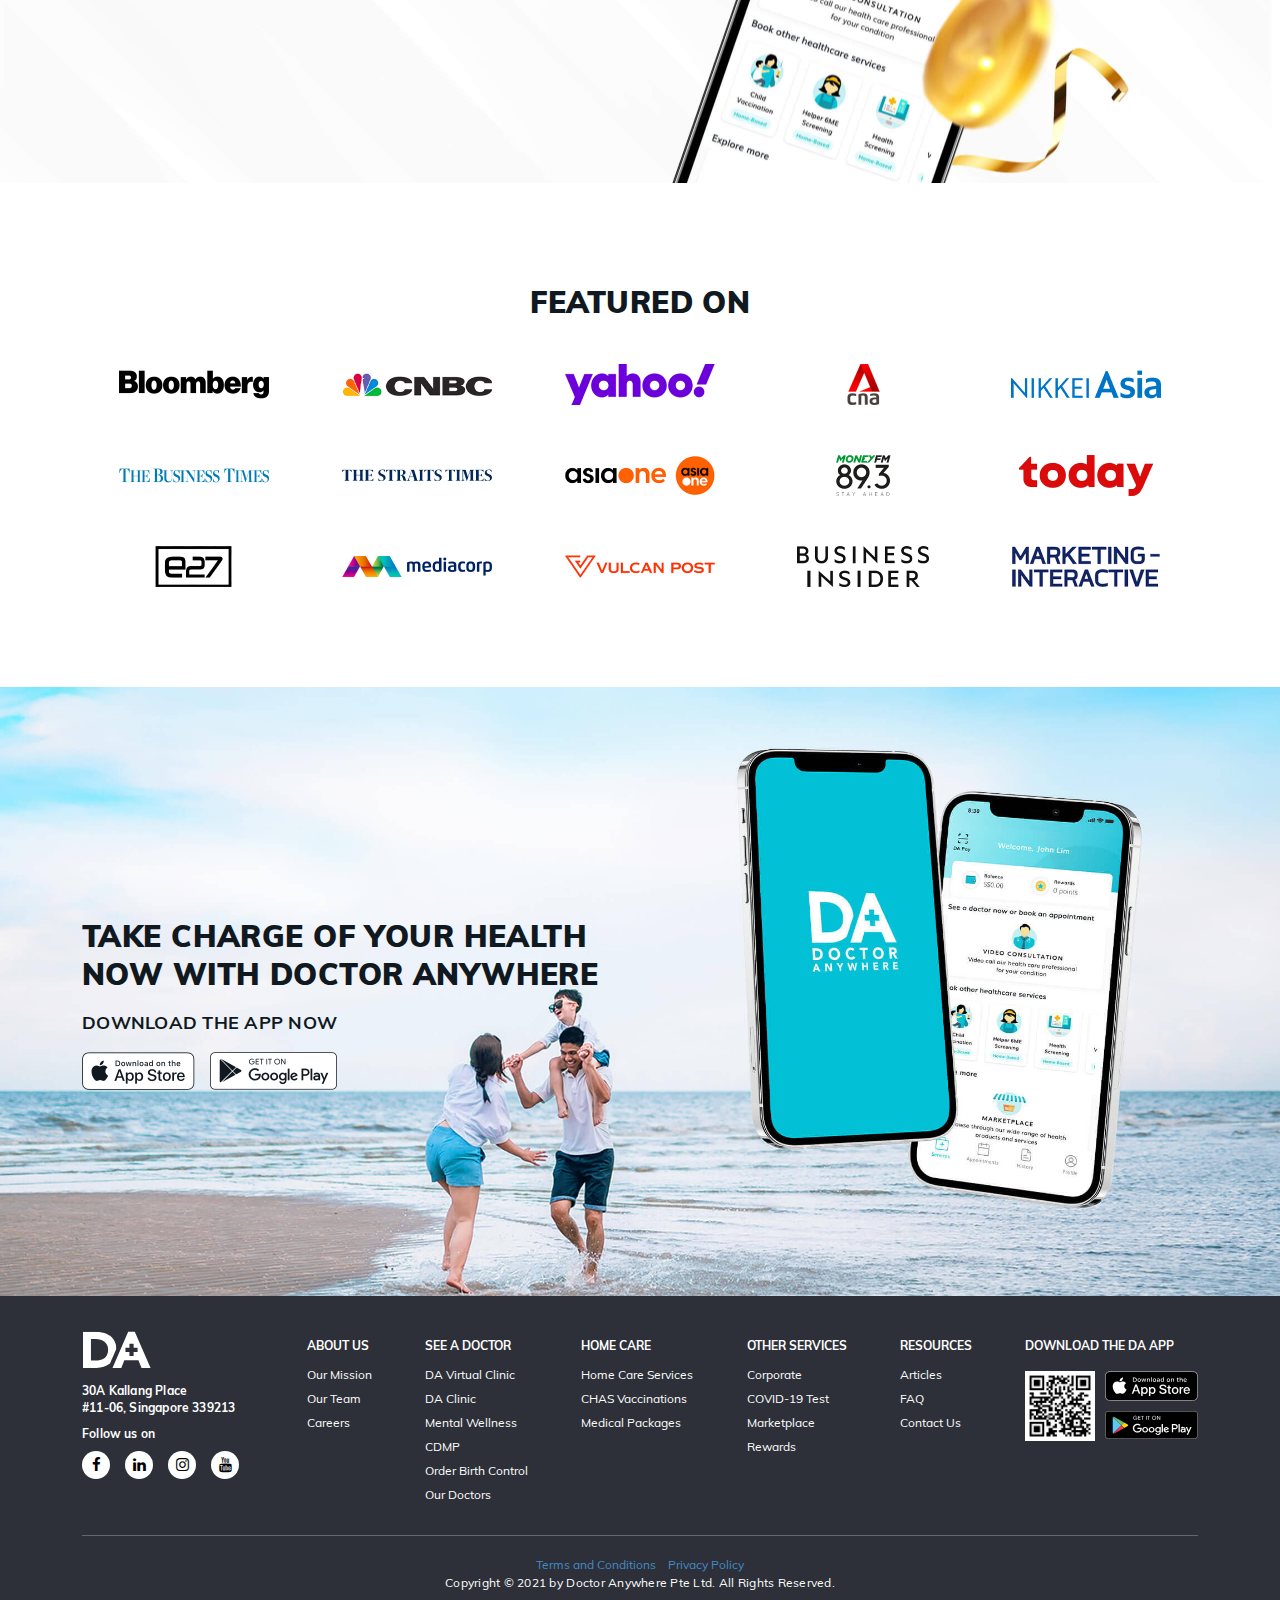
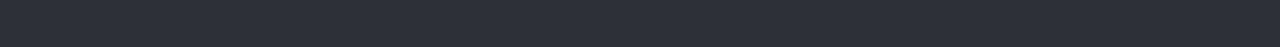
==== commit e293db1b: "last articles page" ====
--- a/index.html
+++ b/index.html
@@ -742,6 +742,8 @@
 	<script src="assets/js/bootstrap.bundle.min.js"></script>
 	<!--carousel js-->
 	<script src="assets/js/owl.carousel.min.js"></script>
+	<!-- isotope -->
+	<script src="assets/js/isotope.pkgd.min.js"></script>
 	<!--custom js-->
 	<script src="assets/js/custom.js"></script>
 </body>
--- a/assets/css/style.css
+++ b/assets/css/style.css
@@ -355,7 +355,7 @@
 	border-radius: 4px;
 	box-shadow: 0 2px 6px 0 rgba(0, 0, 0, 0.1);
 	background-color: #ffffff;
-	margin-bottom: 5px;
+	margin-bottom: 25px;
 	margin-right: 2px;
 	margin-left: 2px;
 }
@@ -444,7 +444,7 @@
 	border-radius: 4px;
 	padding: 10px 30px;
 	display: inline-block;
-	margin-top: 50px;
+	margin-top: 25px;
 	color: white;
 	text-align: center;
 	font-size: 18px;
@@ -716,4 +716,84 @@
 .copyright_text p{
 	font-size: 12px;
 	color: #ffffff;
-}+}
+.blog_search form {
+	max-width: 351px;
+	margin: 0 auto;
+}
+.blog_search form {
+	position: relative;
+}
+.blog_search form input {
+	border-radius: 4px !important;
+	border: solid 1px #97999b;
+	background-color: #ffffff;
+	height: 40px;
+	font-family: Muli;
+	font-size: 14px;
+	letter-spacing: 0.2px;
+	color: #97999b;
+	line-height: normal;
+	-webkit-appearance: none;
+	caret-color: #97999b;
+}
+.blog_search .search-field {
+	width: 100%;
+	padding: 0 50px 0 25px;
+	border-radius: 25px;
+	outline: 0 none;
+}
+.blog_search form button.search-submit {
+	height: 40px;
+	color: #97999b;
+	width: 40px;
+	right: 10px;
+	border: 0;
+	font-size: 17px;
+}
+.blog_search .search-submit {
+	position: absolute;
+	top: 1px;
+	text-align: center;
+	font-family: 'thegem-icons';
+	font-style: normal;
+	font-weight: normal;
+	font-size: 24px;
+	background: transparent;
+}
+#filters {
+	margin-bottom: 35px;
+	display: flex;
+	justify-content: center;
+	flex-wrap: wrap;
+	align-items: center;
+}
+.blog_search {
+	margin-bottom: 40px;
+	margin-top: 28px;
+}
+#filters button {
+	font-family: Muli;
+	letter-spacing: 0.29px;
+	text-align: center;
+	color: #97999b;
+	text-decoration: none;
+	font-size: 20px;
+	margin-left: 42px;
+	margin-right: 42px;
+	border: none;
+	outline: none !important;
+	background: transparent;
+	padding: 0px 5px;
+	margin-bottom: 17px;
+	transition: 0.3s;
+	height: 40px;
+}
+.filtering-btn .control.is-checked {
+	font-weight: 900 !important;
+	color: #101820 !important;
+	border-bottom: solid 4px #00c1d5 !important;
+}
+.gallery-filtering .blog_single_item .articel_title h3 a{
+	color: #00bcd4;
+}
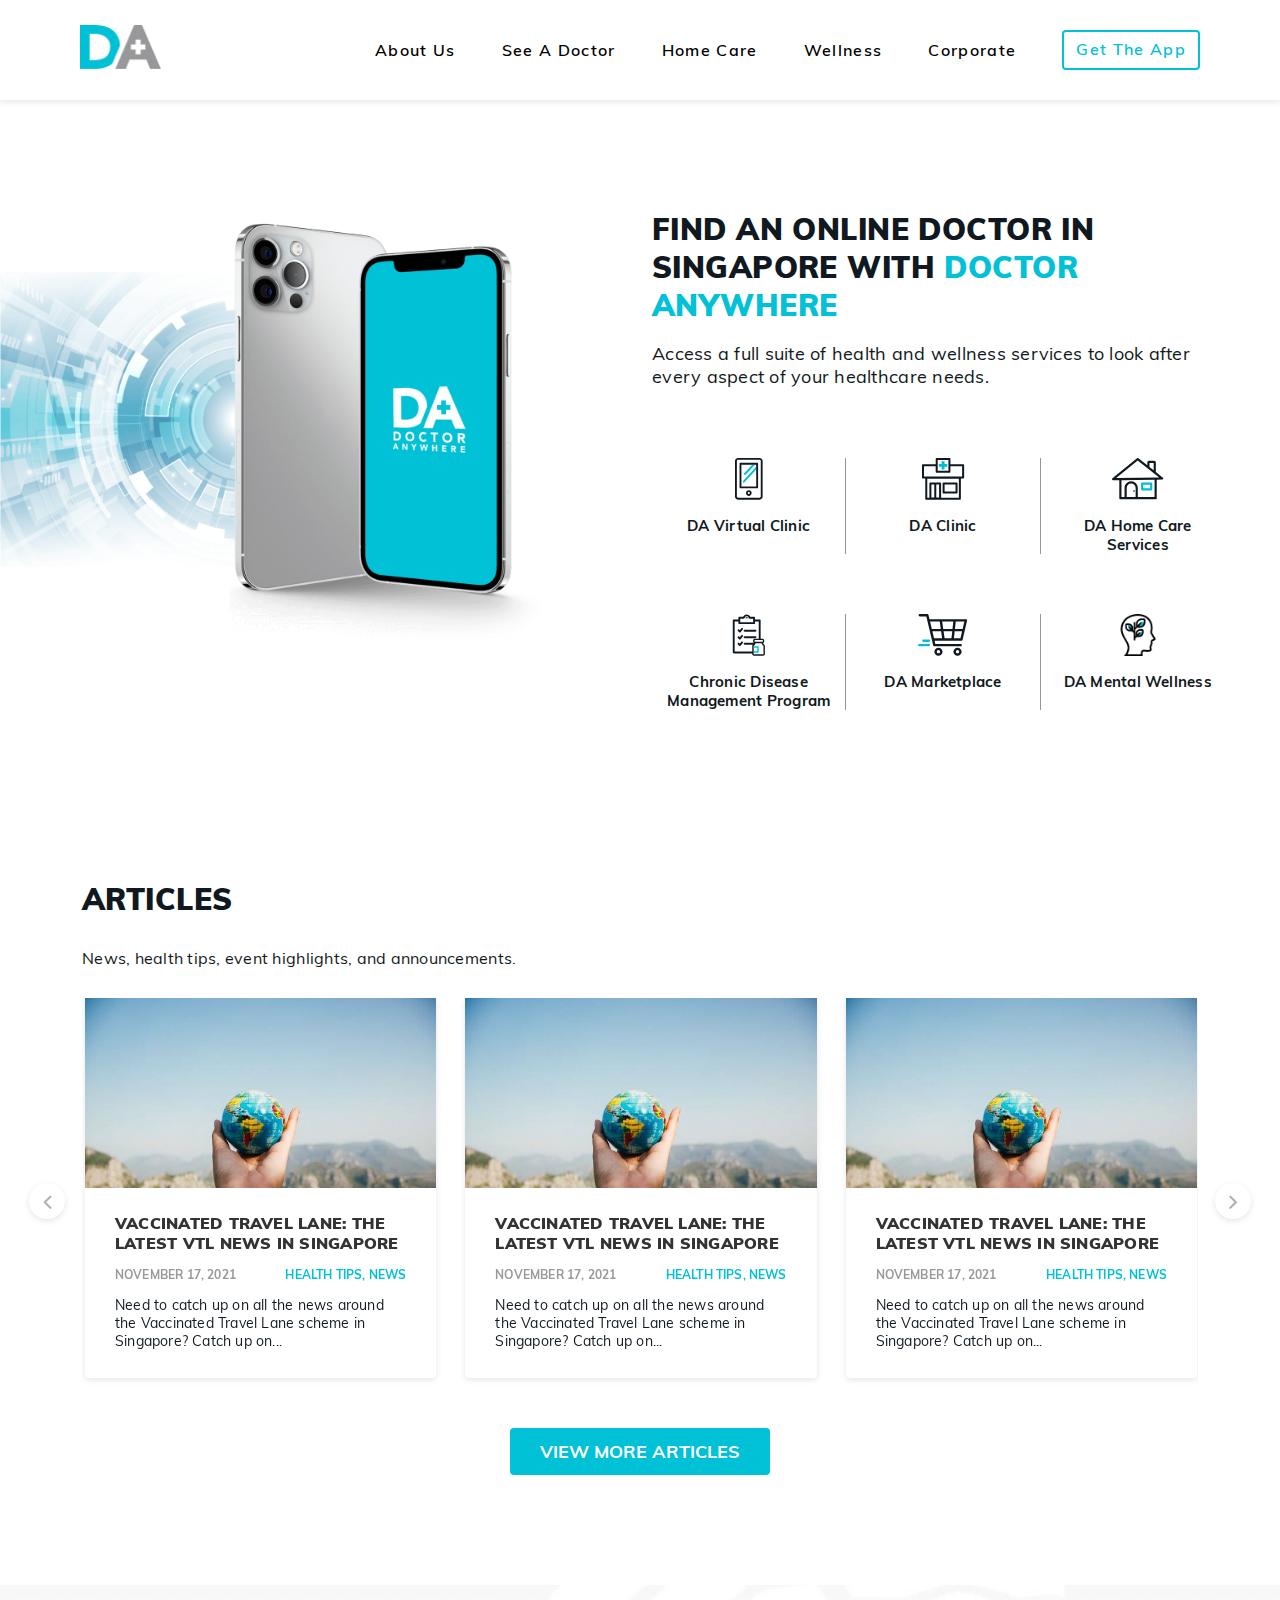
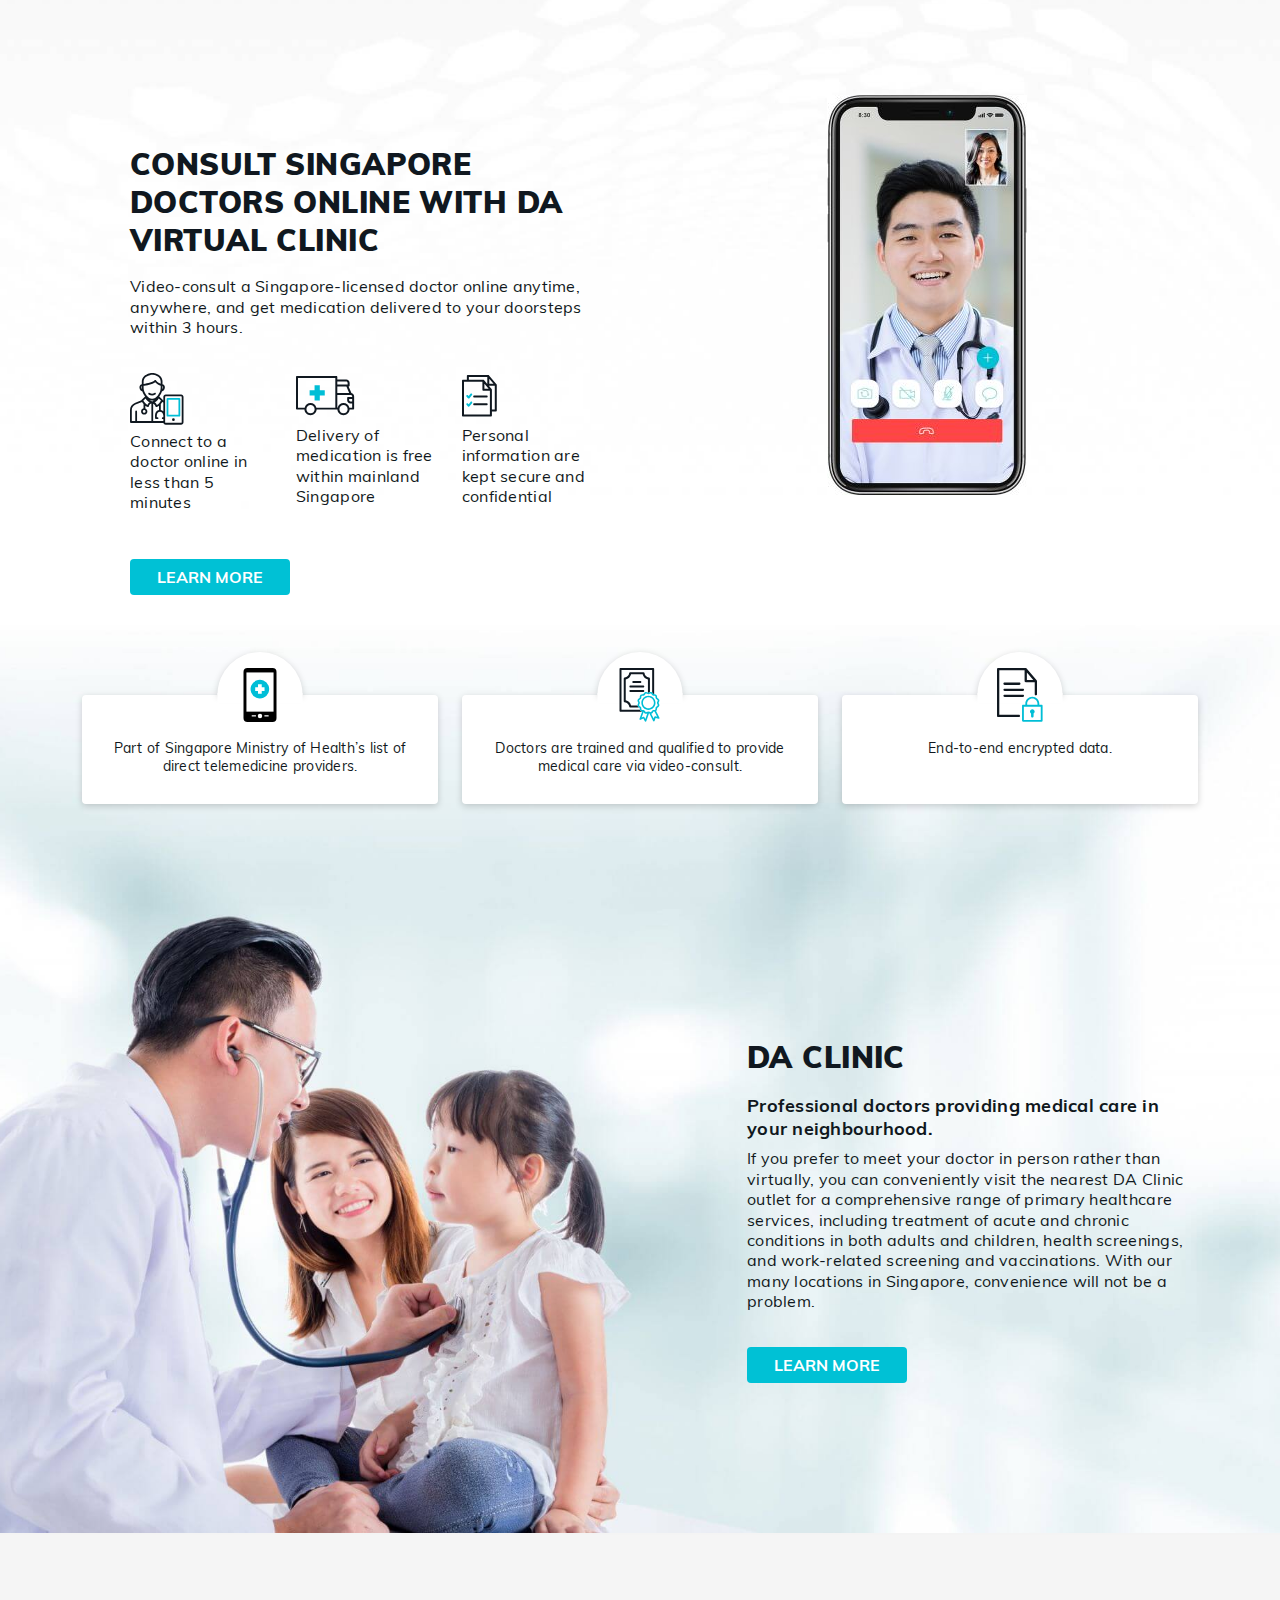
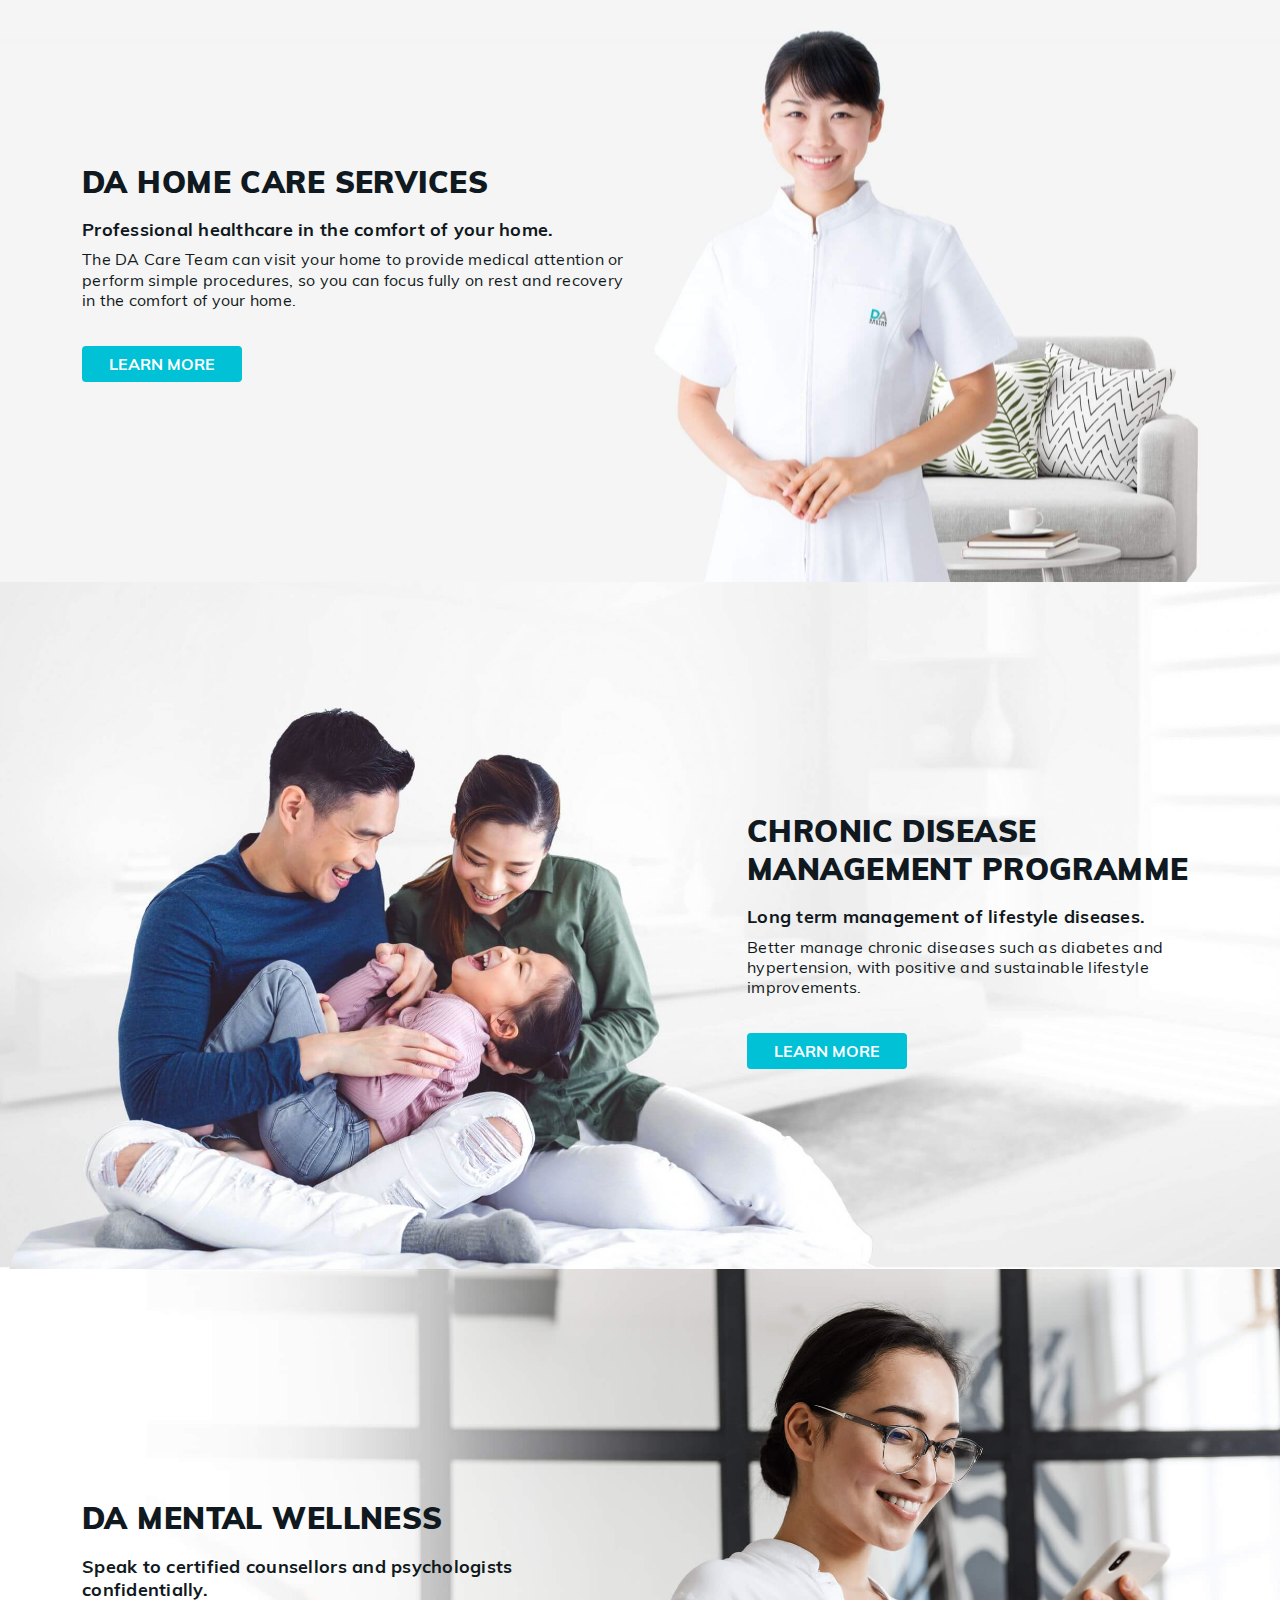
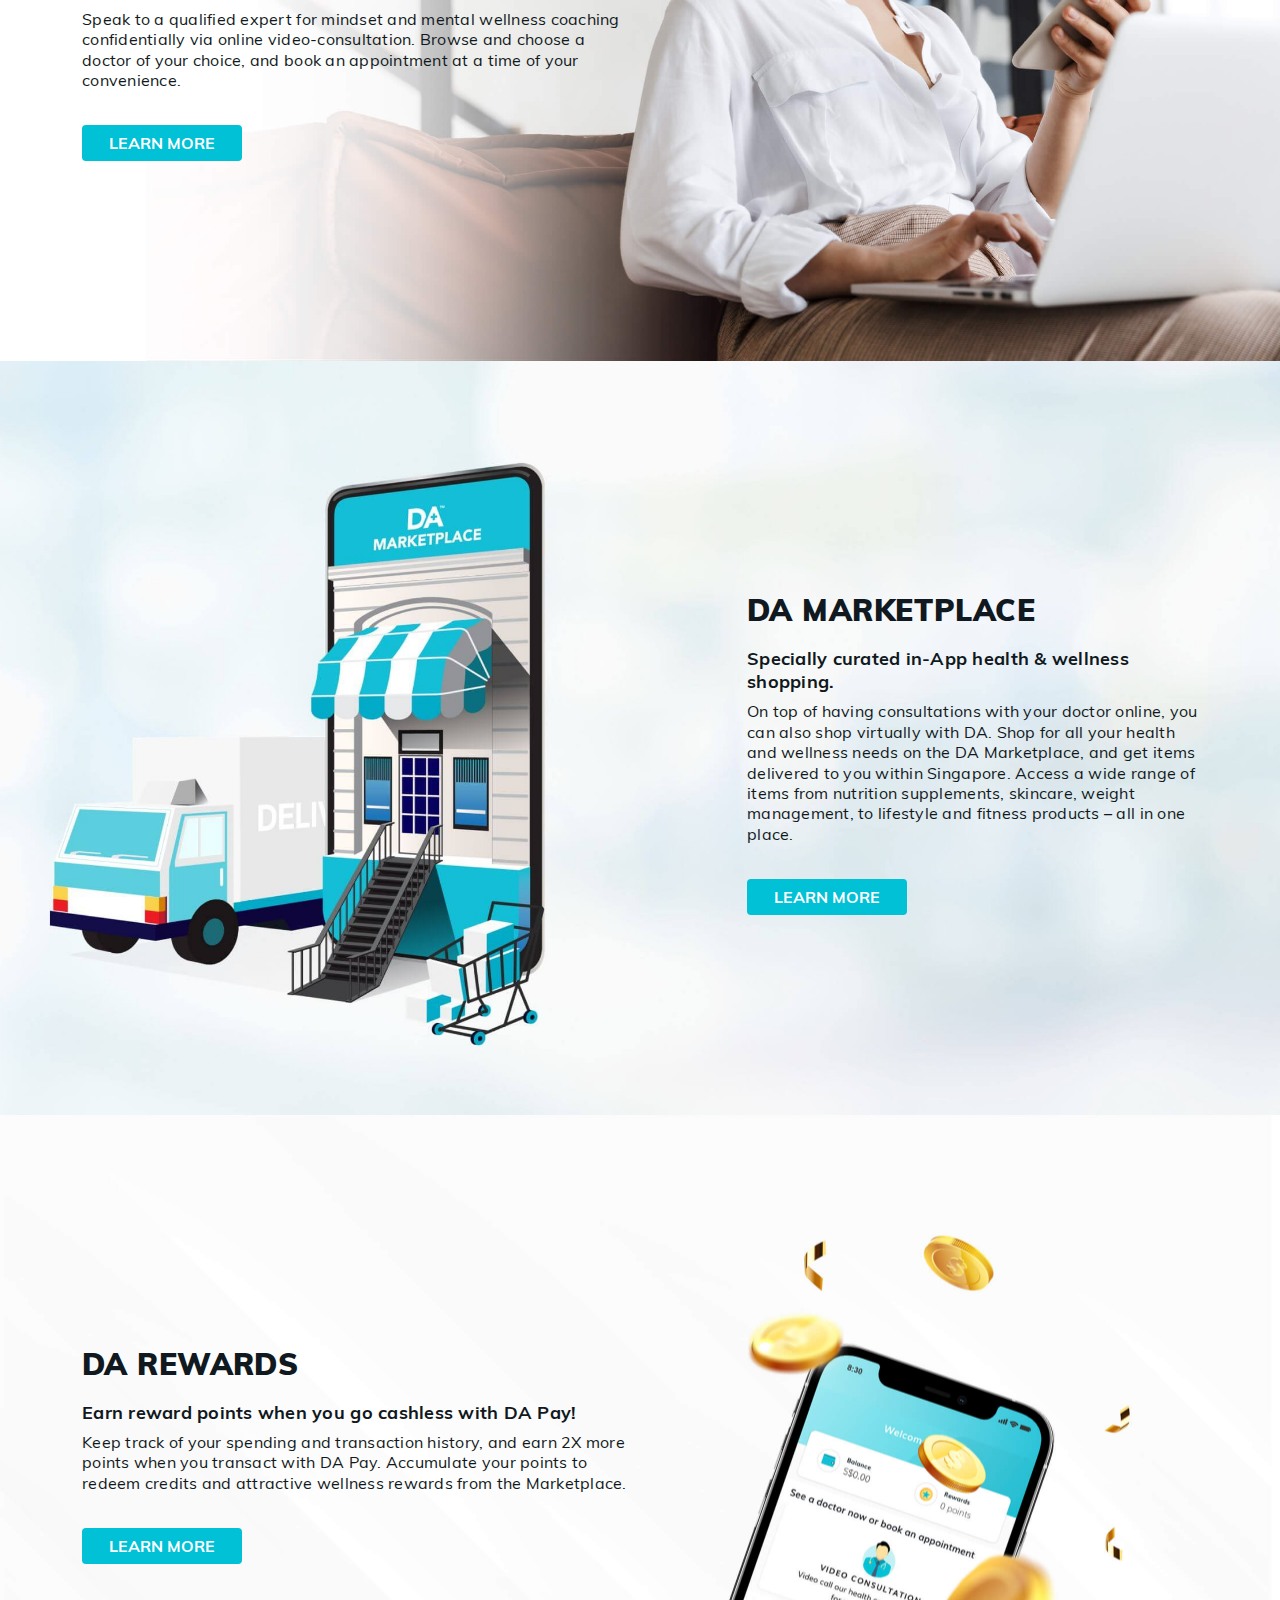
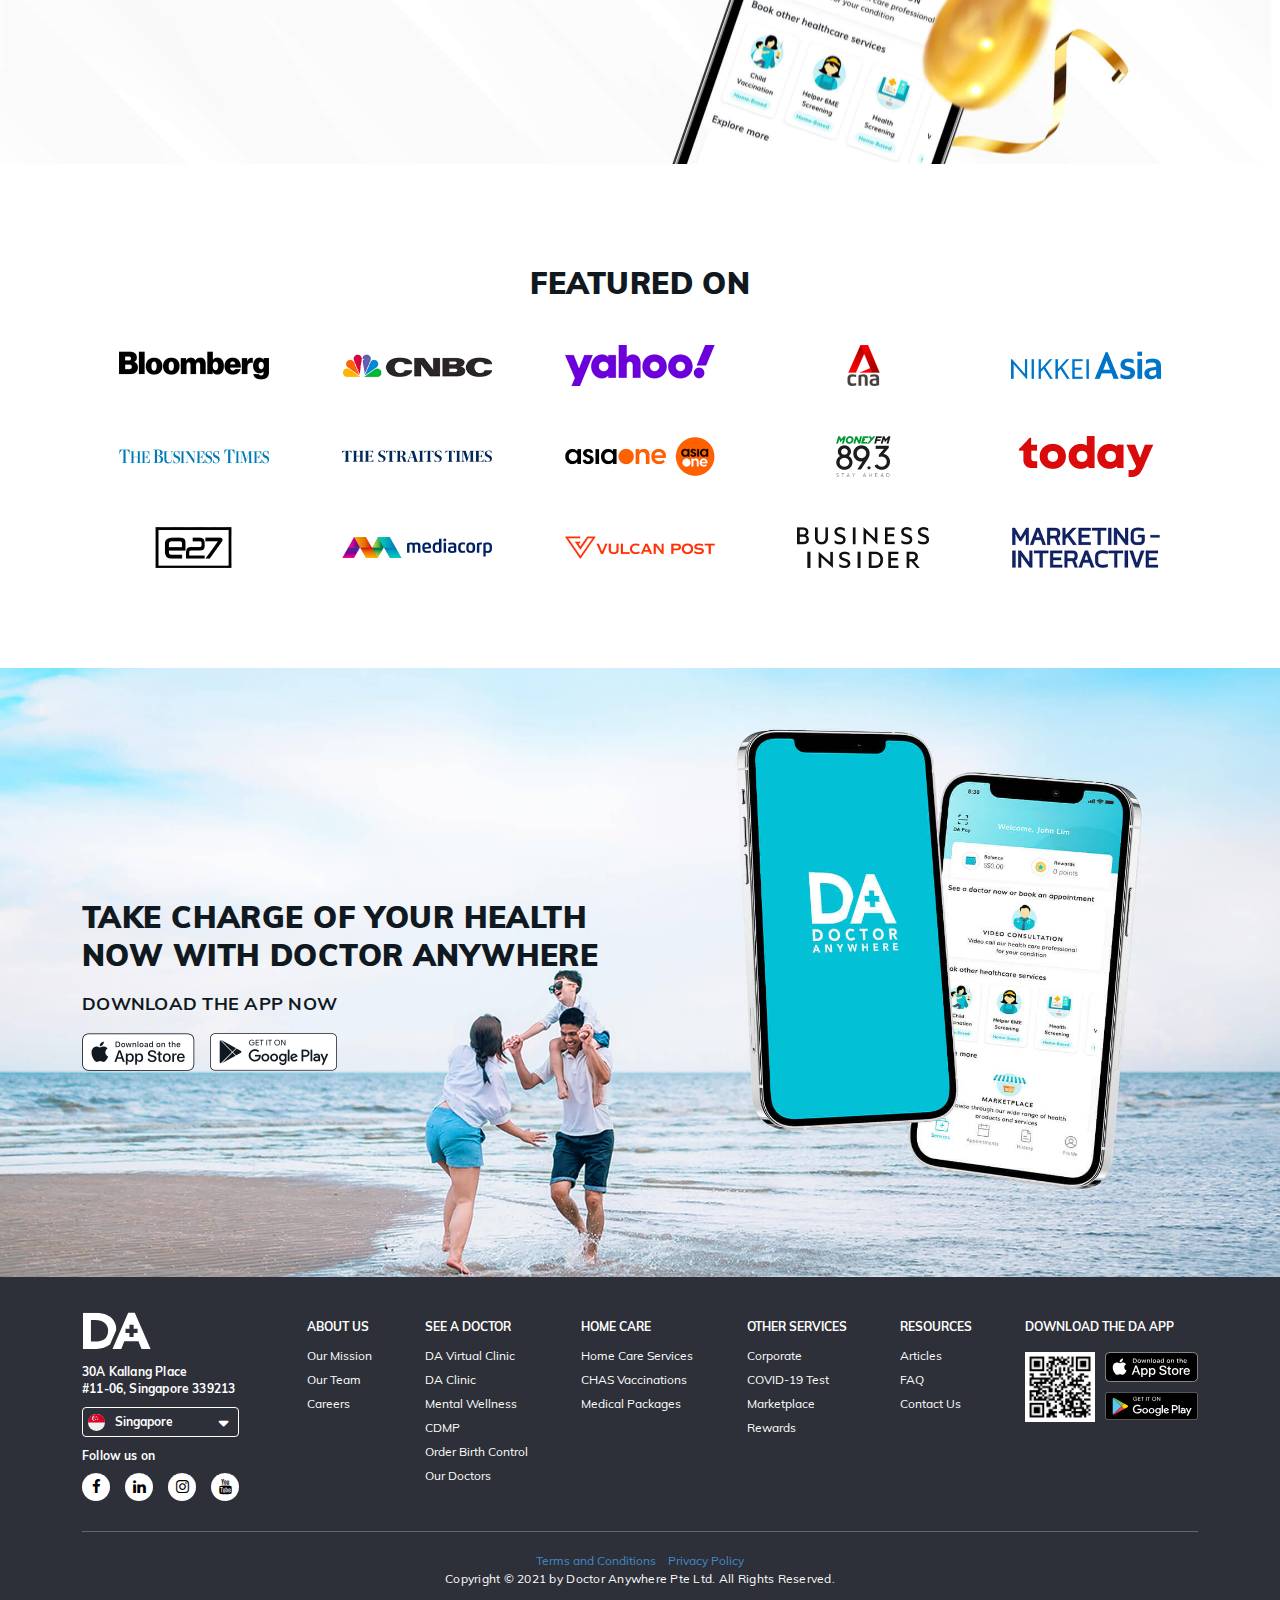
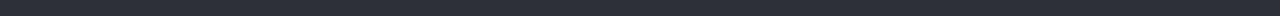
==== commit 3d13a370: "select upload" ====
--- a/index.html
+++ b/index.html
@@ -63,7 +63,7 @@
 					Start Find area
 	===========================================-->
 	<section class="find_section bg_white sp">
-		<div class="container">
+		<div class="container-area">
 			<div class="row">
 				<div class="col-md-6">
 					<div class="find_image">
@@ -632,6 +632,21 @@
 								<p>30A Kallang Place <br>
 									#11-06, Singapore 339213 </p>
 							</div>
+							<!-- County Dropdown  -->
+							<div class="country_dropdown">
+								<span class="select" id="select">
+									<img src="" alt="">
+									<span><img src="assets/images/flags/singapore.svg" alt="flags">Singapore</span>
+								</span>
+								<ul class="list" id="list">
+									<li id="iq"><img src="assets/images/flags/singapore.svg" alt="flags">Singapore</li>
+									<li id="eg"><img src="assets/images/flags/thailand.svg" alt="flags"> Vietnam</li>
+									<li id="ir"><img src="assets/images/flags/vietnam.svg" alt="flags"> Thailand</li>
+									<li id="sy"><img src="assets/images/flags/Asset-1@2x.png" alt="flags"> Malaysia</li>
+									<li id="qa"><img src="assets/images/flags/ph.png" alt="flags"> Philippines</li>
+								</ul>
+							</div>
+							<!-- County Dropdown  -->
 							<div class="data">
 								<p>Follow us on</p>
 								<ul>
--- a/assets/css/style.css
+++ b/assets/css/style.css
@@ -108,7 +108,6 @@
   font-style: normal;
   font-display: swap;
 }
-
 @font-face {
   font-family: 'Muli';
   src: url('../fonts/Muli-Bold.woff2') format('woff2'),
@@ -117,8 +116,6 @@
   font-style: normal;
   font-display: swap;
 }
-
-
 @font-face {
   font-family: 'Muli';
   src: url('../fonts/Muli-Black.woff2') format('woff2'),
@@ -127,7 +124,6 @@
   font-style: normal;
   font-display: swap;
 }
-
 @font-face {
   font-family: 'Muli';
   src: url('../fonts/Muli-Regular.woff2') format('woff2'),
@@ -136,7 +132,6 @@
   font-style: normal;
   font-display: swap;
 }
-
 @font-face {
   font-family: 'Muli';
   src: url('../fonts/Muli-SemiBold.woff2') format('woff2'),
@@ -145,8 +140,6 @@
   font-style: normal;
   font-display: swap;
 }
-
-
 @font-face {
   font-family: 'Muli';
   src: url('../fonts/Muli-Italic.woff2') format('woff2'),
@@ -228,7 +221,10 @@
 .small_button a:hover{
 	background-color: #101820;
 }
-
+#page-top{
+	overflow: hidden;
+	overflow-y: scroll;
+}
 
 /*========================================
 			Start header area
@@ -287,7 +283,13 @@
 }
 .find_image {
 	margin-right: 80px;
-	margin-left: -121px;
+}
+.find_image img {
+	width: 100%;
+}
+.find_content {
+	max-width: 583px;
+	float: left;
 }
 .title_find{
   margin-bottom: 35px;
@@ -631,7 +633,7 @@
 .footer-area {
 	background-color: #2d3038;
 	padding-top: 35px;
-	padding-bottom: 42px;
+	padding-bottom: 15px;
 }
 .data p{
 	line-height: 17px;
@@ -797,3 +799,151 @@
 .gallery-filtering .blog_single_item .articel_title h3 a{
 	color: #00bcd4;
 }
+
+  .pagination {
+	margin-top: 60px;
+	justify-content: center;
+	align-items: center;
+}
+.page-link {
+	border: 0px;
+	font-family: Muli;
+	font-size: 14px !important;
+	font-weight: 600;
+	font-stretch: normal;
+	font-style: normal;
+	line-height: normal;
+	letter-spacing: normal;
+	text-align: center;
+	color: #101820 !important;
+	background: none !important;
+	margin: 0px 6px;
+}
+.page-item:first-child .page-link {
+	background: #00c1d5 !important;
+	color: #FFF !important;
+	border-radius: 30px !important;
+	height: 30px;
+	width: 30px;
+}
+.page-item:not(:first-child) .page-link {
+	margin-left: 0px;
+}
+.page-link:focus {
+	box-shadow: 0 0 0px !important;
+}
+
+/* DropDown  */
+.country_dropdown {
+    margin-bottom: 10px;
+    margin-top: 10px;
+}
+.country_dropdown .select {
+    display: block;
+    font-size: 25px;
+    color: #444;
+    padding-left: 32px;
+    line-height: 28px;
+    position: relative;
+    -webkit-user-select: none;
+    width: 157px !important;
+    height: 30px;
+    border-radius: 4px;
+    border: solid 1px #ffffff;
+    background: #2d3038 !important;
+    cursor: pointer;
+    display: flex;
+}
+.country_dropdown .select {
+	font-family: Muli;
+    font-size: 12px;
+    font-weight: bold;
+    color: #FFF;
+}
+.country_dropdown .select::after {
+	content: "\f0d7";
+	font-family: fontawesome;
+	font-style: normal;
+	font-size: 16px;
+	position: absolute;
+	top: 1px;
+	right: 10px;
+	color: #fff;
+}
+.select img{
+    position: absolute;
+    top: 6px;
+    left: 5px;
+}
+.country_dropdown .list {
+	list-style: none;
+	position: absolute;
+	width: 157px !important;
+	background: #2d3038 !important;
+	border: 1px solid #ffffff;
+	margin-top: 10px;
+	box-shadow: none;
+	border-radius: 4px;
+	display: none;
+}
+.country_dropdown .list li {
+    display: block;
+    width: 100%;
+    position: relative;
+    -webkit-user-select: none;
+    font-family: Muli;
+    font-size: 12px;
+    font-weight: bold;
+    font-stretch: normal;
+    font-style: normal;
+    line-height: normal !important;
+    letter-spacing: 0.25px;
+    color: #ffffff;
+    margin-left: 0px;
+    padding: 8px 5px 8px 32px;
+    cursor: pointer;
+}
+.list li:hover{
+    background-color: #3498db;
+    color: #fff;
+}
+.list li img {
+    position: absolute;
+    top: 6px;
+    left: 5px;
+}
+.list li:hover {
+    background-color: #424550 !important;
+    color: #fff;
+}
+.country_dropdown span img {
+	height: 17px;
+	width: auto;
+}
+.country_dropdown ul li img {
+	height: 17px;
+	width: auto;
+}
+.active_arrow:after {
+    -webkit-transform: rotate(181deg);
+    transform: rotate(181deg);
+    -webkit-transition: 0.2s;
+    transition: 0.2s;
+}
+.arrow_class {
+    -webkit-transition: 0.2s;
+    transition: 0.2s;
+}
+.country_dropdown .list::after {
+	position: absolute;
+	content: "";
+	top: -5px;
+	right: 11px;
+	z-index: 2;
+	height: 9px;
+	width: 9px;
+	background: #2D3038;
+	border-top: 1px solid #FFF;
+	border-right: 1px solid #FFF;
+	transform: rotate(315deg);
+}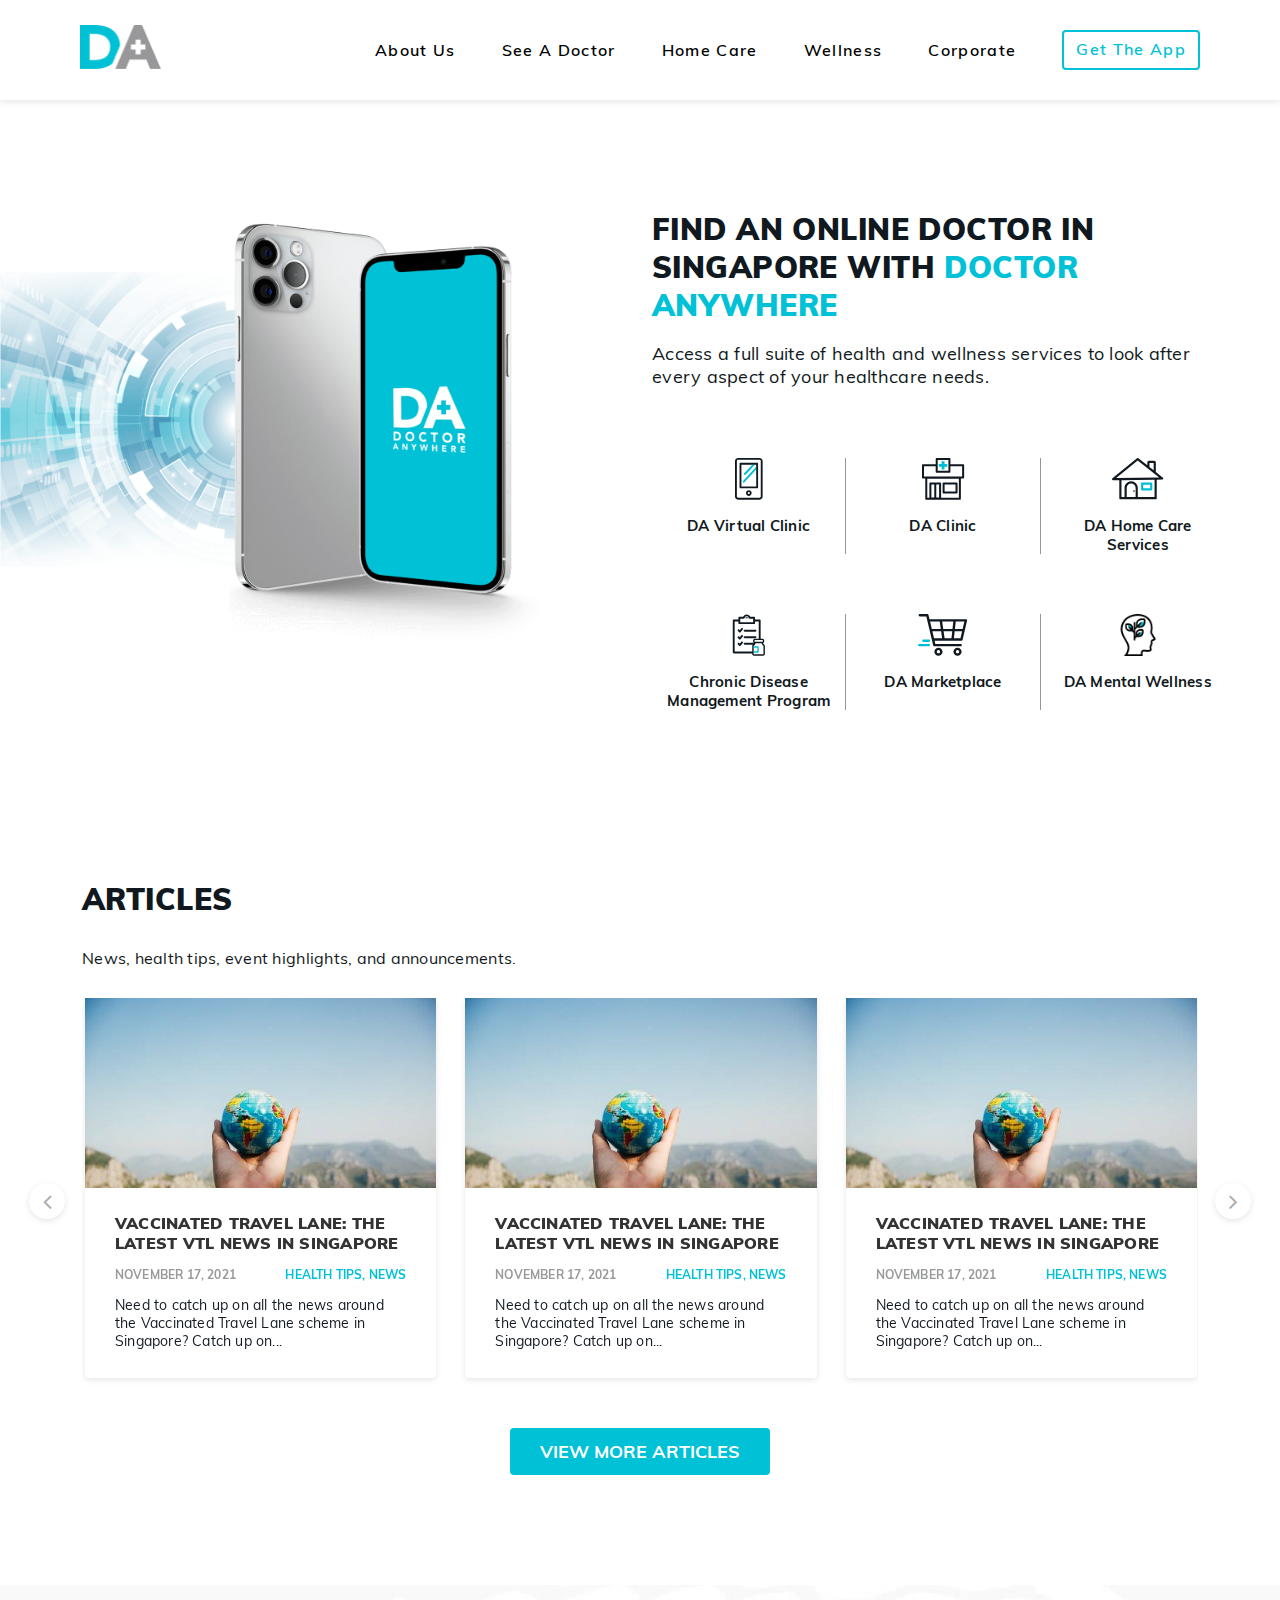
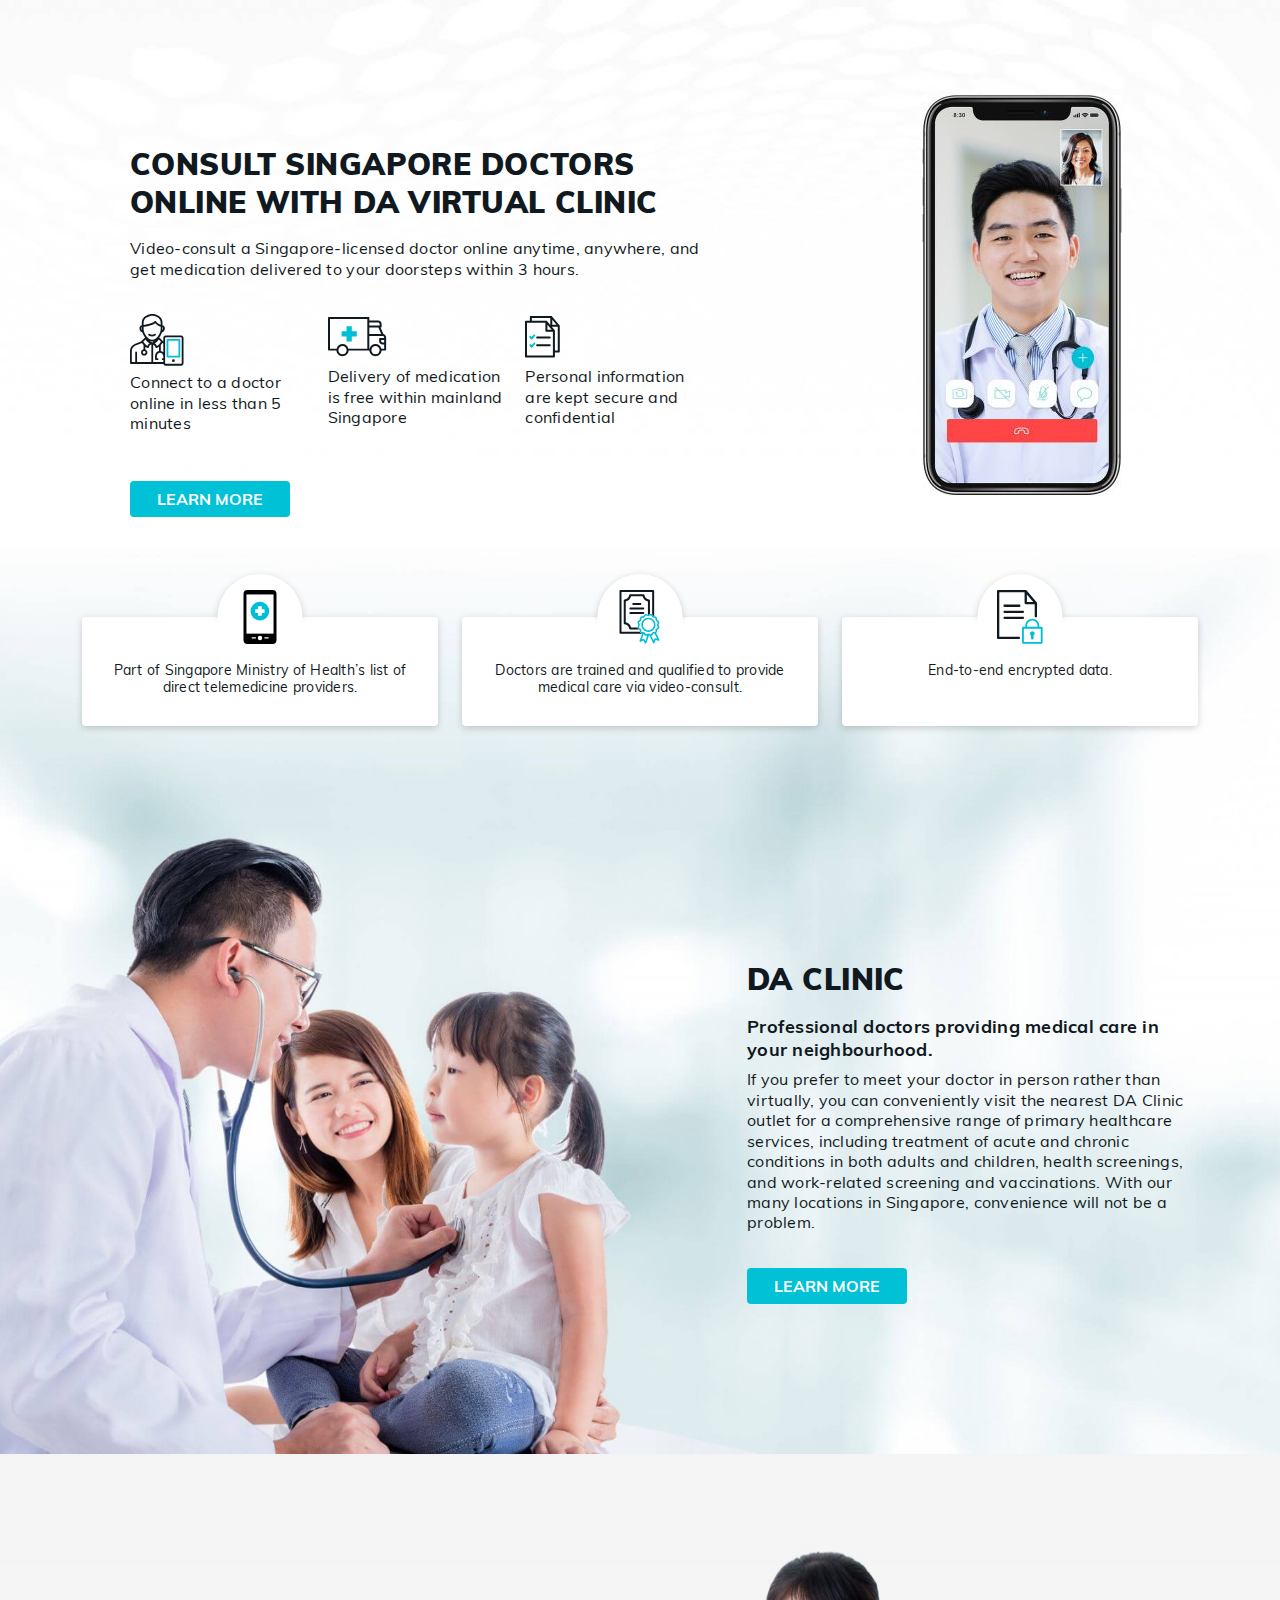
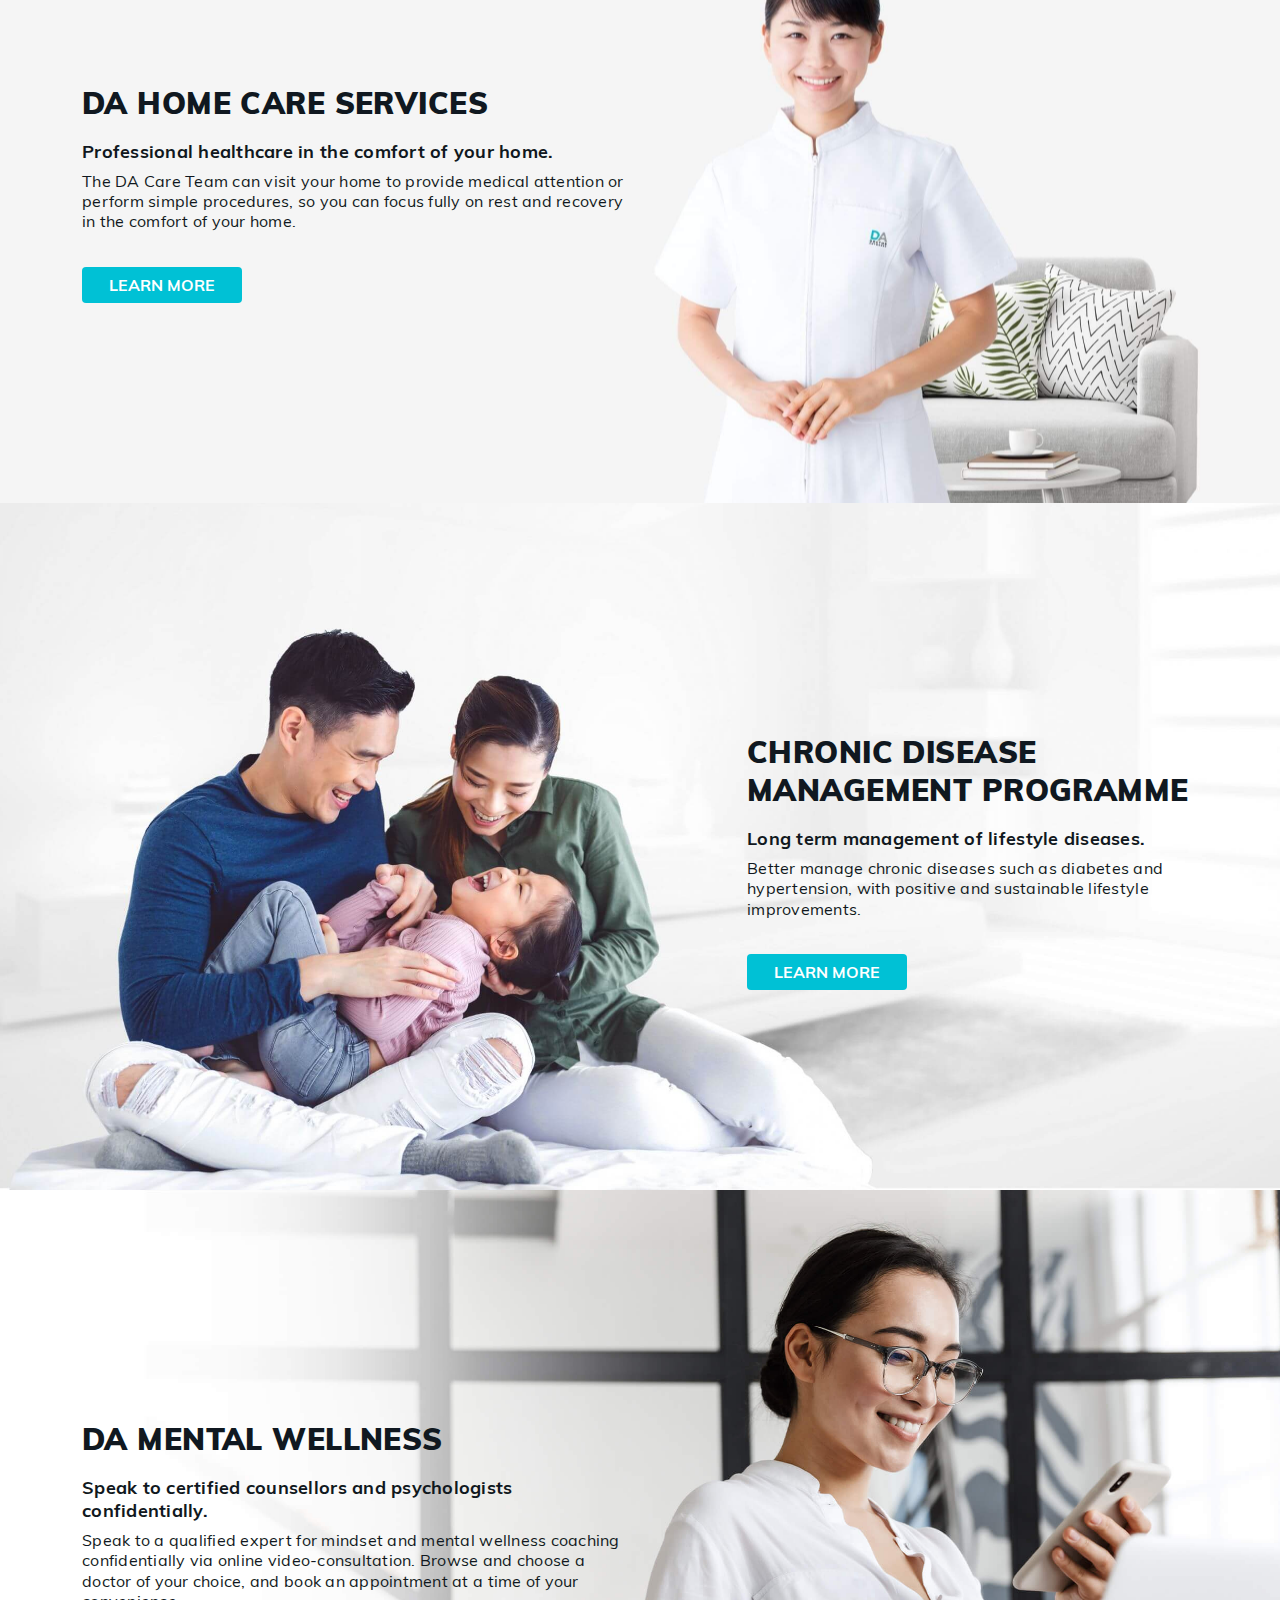
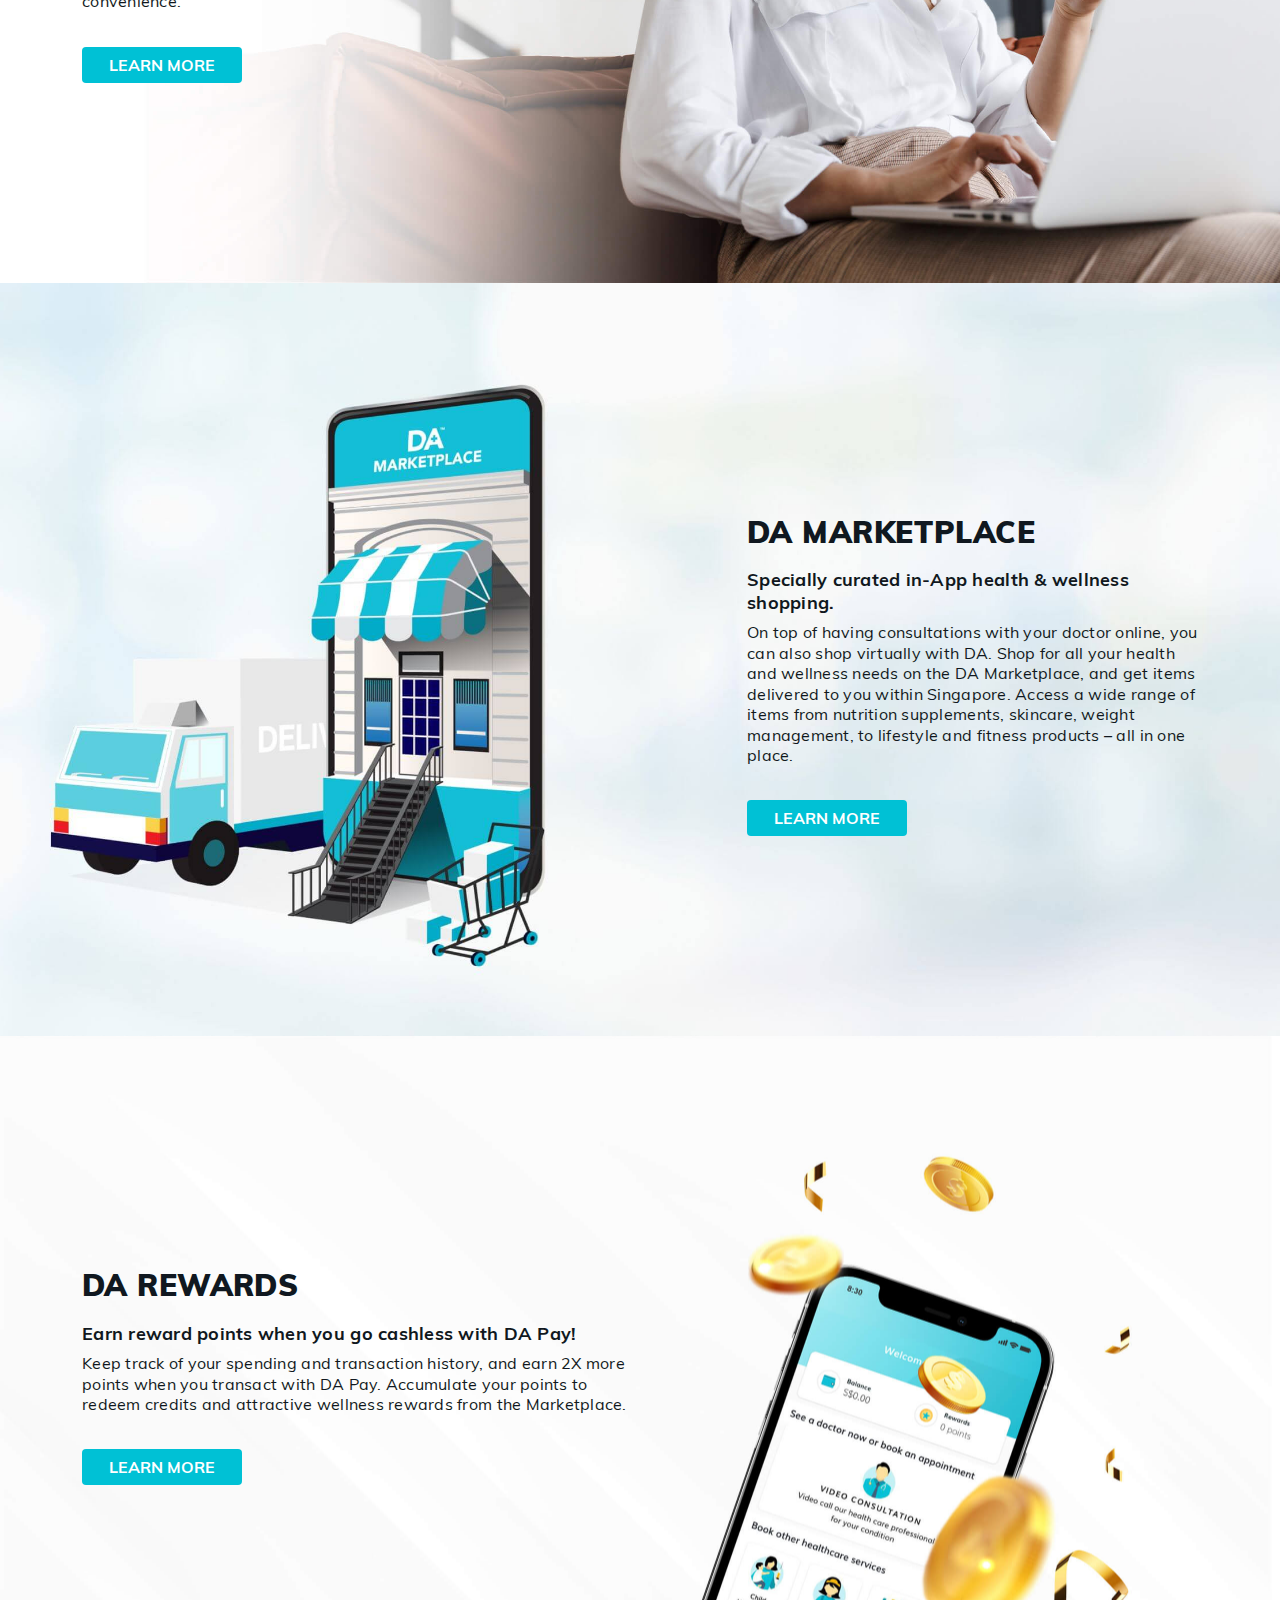
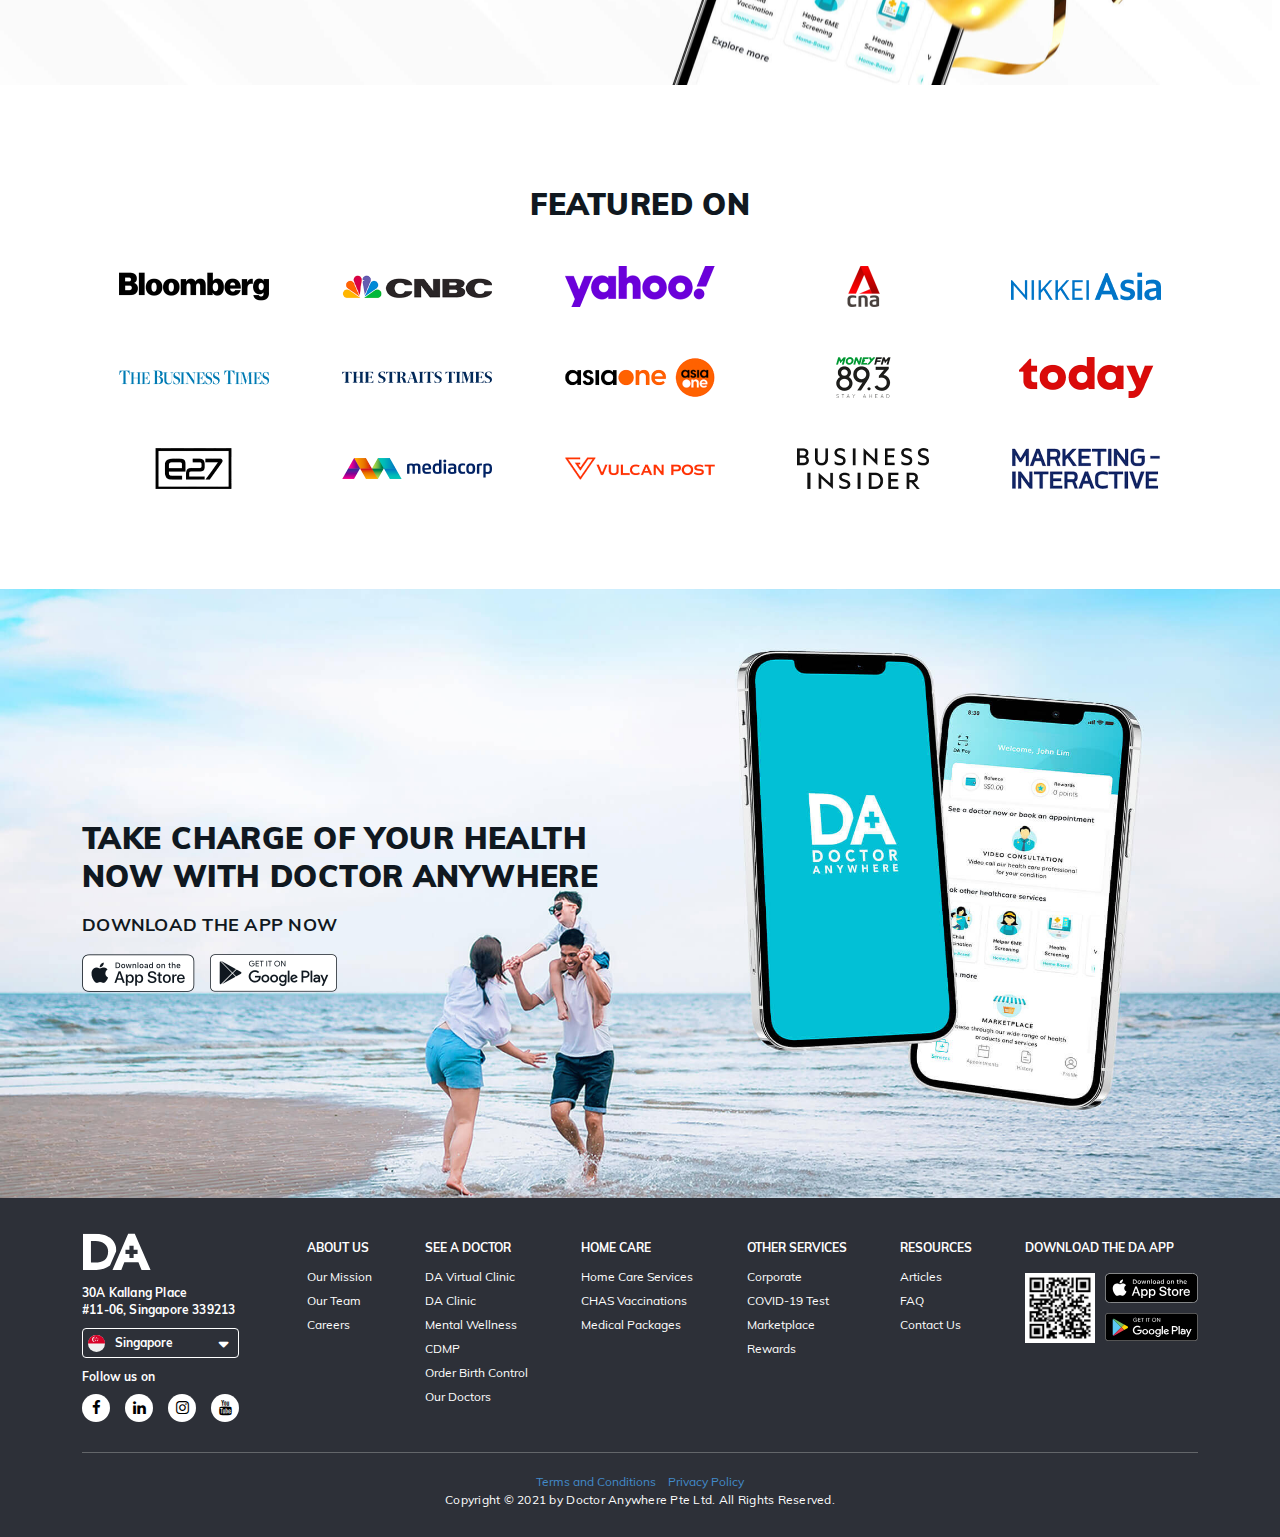
==== commit c788767b: "file upload" ====
--- a/index.html
+++ b/index.html
@@ -26,6 +26,7 @@
 	<link rel="stylesheet" href="assets/css/owl.theme.default.min.css">
 	<!--style css-->
 	<link rel="stylesheet" href="assets/css/style.css">
+	<link rel="stylesheet" href="assets/css/responsive.css">
 
 </head>
 
@@ -36,13 +37,24 @@
 	<header class="header_area">
 		<div class="container-fluid">
 			<div class="row">
-				<div class="col-md-3">
-					<div class="logo">
-						<a href=""><img src="assets/images/logo/logo.png" alt="logo"></a>
-					</div>
-				</div>
-				<div class="col-md-9">
-					<div class="main_manu">
+				<div class="col-lg-2">
+					<div class="logo_area">
+						<div class="logo">
+							<a href=""><img src="assets/images/logo/logo.png" alt="logo"></a>
+						</div>
+						<div class="nav_icon">
+							<div class="get_app_btn">
+								<a href="">Get The App</a>
+							</div>
+							<button type="button" data-bs-toggle="offcanvas" data-bs-target="#offcanvasRight"
+								aria-controls="offcanvasRight"><i class="fa fa-bars" aria-hidden="true"></i>
+							</button>
+						</div>
+					</div>
+				</div>
+
+				<div class="col-lg-10">
+					<div class="main_manu deskto_menu">
 						<ul>
 							<li><a href="#">About Us</a></li>
 							<li><a href="#">See A Doctor</a></li>
@@ -59,18 +71,38 @@
 	<!--==========================================
 				End header area
 	===========================================-->
+	<!-- offcanvas Menu  -->
+	<div class="offcanvas offcanvas-end" tabindex="-1" id="offcanvasRight" aria-labelledby="offcanvasRightLabel">
+		<div class="offcanvas-header">
+			<h5 id="offcanvasRightLabel"> &puncsp;</h5>
+			<button type="button" class="btn-close text-reset" data-bs-dismiss="offcanvas" aria-label="Close"></button>
+		</div>
+		<div class="offcanvas-body">
+			<div class="main_manu">
+				<ul>
+					<li><a href="#">About Us</a></li>
+					<li><a href="#">See A Doctor</a></li>
+					<li><a href="#">Home Care</a></li>
+					<li><a href="#">Wellness</a></li>
+					<li><a href="#">Corporate</a></li>
+					<li><a href="#">Get The App</a></li>
+				</ul>
+			</div>
+		</div>
+	</div>
+	<!-- offcanvas Menu  -->
 	<!--==========================================
 					Start Find area
 	===========================================-->
 	<section class="find_section bg_white sp">
 		<div class="container-area">
 			<div class="row">
-				<div class="col-md-6">
+				<div class="col-lg-6 col-md-5">
 					<div class="find_image">
 						<img src="assets/images/mobile/da-app-phone.png" alt="mobile">
 					</div>
 				</div>
-				<div class="col-md-6">
+				<div class="col-lg-6 col-md-7">
 					<div class="find_content">
 						<div class="title_find">
 							<h1>FIND AN ONLINE DOCTOR IN SINGAPORE WITH <span>Doctor Anywhere</span></h1>
@@ -267,7 +299,7 @@
 	<section class="home_clinic_section sp pb_0">
 		<div class="container">
 			<div class="row">
-				<div class="col-md-6 clinic_left">
+				<div class="col-lg-7 col-md-8 clinic_left">
 					<div class="clinic_title">
 						<h1>Consult Singapore Doctors Online with DA Virtual Clinic</h1>
 						<p>Video-consult a Singapore-licensed doctor online anytime, anywhere, and get medication
@@ -293,11 +325,17 @@
 							<p>Personal information are kept secure and confidential</p>
 						</div>
 					</div>
+
 					<div class="small_button">
 						<a href="#">LEARN MORE</a>
 					</div>
-				</div>
-				<div class="col-md-6">
+					<!-- Mobile iamge  -->
+					<div class="mobile_man_img">
+						<img src="assets/images/banner/shutterstock-1401209996@2x.png" alt="Image">
+					</div>
+					<!-- Mobile iamge  -->
+				</div>
+				<div class="col-lg-5 col-md-4">
 					<div class="chinic_image">
 						<img src="assets/images//mobile/Asset-4@2x-200x400.jpg" alt="Mobile">
 					</div>
@@ -314,7 +352,7 @@
 	===========================================-->
 	<section class="da_clinic_section sp">
 		<div class="container">
-			<div class="row">
+			<div class="row da_chinic_row_none">
 				<div class="col-md-4 col-sm-6">
 					<div class="wpb_wrapper">
 						<div class="wpb_wrapper_text">
@@ -606,16 +644,6 @@
 	</section>
 	<!--==========================================
 		 		End DA Rewards area
-	===========================================-->
-
-	<!--==========================================
-				Start Articels area
-	===========================================-->
-	<section class="articels_section">
-
-	</section>
-	<!--==========================================
-		 		 End Articels area
 	===========================================-->
 
 	<!--==========================================
@@ -657,7 +685,7 @@
 								</ul>
 							</div>
 						</div>
-						<div class="footer_item">
+						<div class="footer_item d_none_s">
 							<div class="menu_lists">
 								<h5>About Us</h5>
 								<ul>
@@ -667,7 +695,7 @@
 								</ul>
 							</div>
 						</div>
-						<div class="footer_item">
+						<div class="footer_item d_none_s">
 							<div class="menu_lists">
 								<h5>See A Doctor</h5>
 								<ul>
@@ -680,7 +708,7 @@
 								</ul>
 							</div>
 						</div>
-						<div class="footer_item">
+						<div class="footer_item d_none_s">
 							<div class="menu_lists">
 								<h5>Home Care</h5>
 								<ul>
@@ -690,7 +718,7 @@
 								</ul>
 							</div>
 						</div>
-						<div class="footer_item">
+						<div class="footer_item d_none_s">
 							<div class="menu_lists">
 								<h5>Other Services</h5>
 								<ul>
@@ -701,7 +729,7 @@
 								</ul>
 							</div>
 						</div>
-						<div class="footer_item">
+						<div class="footer_item d_none_s">
 							<div class="menu_lists">
 								<h5>Resources</h5>
 								<ul>
@@ -711,7 +739,7 @@
 								</ul>
 							</div>
 						</div>
-						<div class="footer_item">
+						<div class="footer_item tab_item_f">
 							<div class="menu_lists">
 								<h5>DOWNLOAD THE DA APP</h5>
 								<div class="q_code">
@@ -728,6 +756,117 @@
 							</div>
 						</div>
 					</div>
+					<!-- Mobile Footer  -->
+					<div class="accordionExample">
+						<div class="accordion" id="accordionExample">
+							<div class="accordion-item">
+								<h2 class="accordion-header" id="headingOne">
+									<button class="accordion-button" type="button" data-bs-toggle="collapse"
+										data-bs-target="#collapseOne" aria-expanded="true" aria-controls="collapseOne">
+										About Us
+									</button>
+								</h2>
+								<div id="collapseOne" class="accordion-collapse collapse show"
+									aria-labelledby="headingOne" data-bs-parent="#accordionExample">
+									<div class="accordion-body">
+										<ul>
+											<li><a href="#">Our Mission</a></li>
+											<li><a href="#">Our Team</a></li>
+											<li><a href="#">Careers</a></li>
+										</ul>
+									</div>
+								</div>
+							</div>
+							<div class="accordion-item">
+								<h2 class="accordion-header" id="headingTwo">
+									<button class="accordion-button collapsed" type="button" data-bs-toggle="collapse"
+										data-bs-target="#collapseTwo" aria-expanded="false" aria-controls="collapseTwo">
+										See A Doctor
+									</button>
+								</h2>
+								<div id="collapseTwo" class="accordion-collapse collapse" aria-labelledby="headingTwo"
+									data-bs-parent="#accordionExample">
+									<div class="accordion-body">
+										<ul>
+											<li><a href="#">DA Virtual Clinic</a></li>
+											<li><a href="#">DA Clinic</a></li>
+											<li><a href="#">Mental Wellness</a></li>
+											<li><a href="#">CDMP</a></li>
+											<li><a href="#">Order Birth Control</a></li>
+											<li><a href="#">Our Doctors</a></li>
+										</ul>
+									</div>
+								</div>
+							</div>
+							<!-- Item  -->
+							<div class="accordion-item">
+								<h2 class="accordion-header" id="headingThree">
+									<button class="accordion-button collapsed" type="button" data-bs-toggle="collapse"
+										data-bs-target="#collapseThree" aria-expanded="false"
+										aria-controls="collapseThree">
+										Home Care
+									</button>
+								</h2>
+								<div id="collapseThree" class="accordion-collapse collapse"
+									aria-labelledby="headingThree" data-bs-parent="#accordionExample">
+									<div class="accordion-body">
+										<ul>
+											<li><a href="#">Home Care Services</a></li>
+											<li><a href="#">CHAS Vaccinations</a></li>
+											<li><a href="#">Medical Packages</a></li>
+										</ul>
+									</div>
+								</div>
+							</div>
+							<!-- Item  -->
+							<!-- Item  -->
+							<div class="accordion-item">
+								<h2 class="accordion-header" id="headingfoure">
+									<button class="accordion-button collapsed" type="button" data-bs-toggle="collapse"
+										data-bs-target="#collapsefoure" aria-expanded="false"
+										aria-controls="collapsefoure">
+										Other Services
+									</button>
+								</h2>
+								<div id="collapsefoure" class="accordion-collapse collapse"
+									aria-labelledby="headingfoure" data-bs-parent="#accordionExample">
+									<div class="accordion-body">
+										<ul>
+											<li><a href="#">Corporate</a></li>
+											<li><a href="#">COVID-19 Test</a></li>
+											<li><a href="#">Marketplace</a></li>
+											<li><a href="#">Rewards</a></li>
+										</ul>
+									</div>
+								</div>
+							</div>
+							<!-- Item  -->
+							<!-- Item  -->
+							<div class="accordion-item">
+								<h2 class="accordion-header" id="headingfive">
+									<button class="accordion-button collapsed" type="button" data-bs-toggle="collapse"
+										data-bs-target="#collapsefive" aria-expanded="false"
+										aria-controls="collapsefive">
+										Resources
+									</button>
+								</h2>
+								<div id="collapsefive" class="accordion-collapse collapse"
+									aria-labelledby="headingfive" data-bs-parent="#accordionExample">
+									<div class="accordion-body">
+										<h5>Home Care</h5>
+										<ul>
+											<li><a href="#">Articles</a></li>
+											<li><a href="#">FAQ</a></li>
+											<li><a href="#">Contact Us</a></li>
+										</ul>
+									</div>
+								</div>
+							</div>
+							<!-- Item  -->
+						</div>
+					</div>
+					<!-- Mobile Footer  -->
+
 				</div>
 			</div>
 			<div class="row">
--- a/assets/css/style.css
+++ b/assets/css/style.css
@@ -221,9 +221,9 @@
 .small_button a:hover{
 	background-color: #101820;
 }
-#page-top{
-	overflow: hidden;
-	overflow-y: scroll;
+#page-top {
+    overflow-x: hidden !important;
+    overflow-y: scroll !important;
 }
 
 /*========================================
@@ -885,6 +885,7 @@
 	box-shadow: none;
 	border-radius: 4px;
 	display: none;
+	z-index: 9999;
 }
 .country_dropdown .list li {
     display: block;
@@ -946,4 +947,19 @@
 	border-top: 1px solid #FFF;
 	border-right: 1px solid #FFF;
 	transform: rotate(315deg);
+}
+.nav_icon{
+	visibility: hidden;
+	opacity: 0;
+	display: none;
+}
+.mobile_man_img{
+	visibility: hidden;
+	opacity: 0;
+	display: none;
+}
+.accordionExample{
+	visibility: hidden;
+	opacity: 0;
+	display: none;
 }--- a/assets/css/responsive.css
+++ b/assets/css/responsive.css
@@ -0,0 +1,399 @@
+@media all and (min-width: 1501px) {
+ 
+}
+@media all and (max-width: 1266px) {
+	.main_manu ul li a {
+		font-size: 14px;
+		margin-right: 25px;
+	}
+
+}
+
+@media all and (max-width: 1199px) {
+	.owl-prev {
+		left: 2px;
+		top: -7px;
+		bottom: 0;
+	}
+	.sp {
+		padding-top: 65px;
+		padding-bottom: 65px;
+	}
+	.owl-next {
+		right: 2px;
+		top: -7px;
+		bottom: 0;
+	}
+	h1 {
+		font-size: 24px;
+	}
+	p{
+		font-size: 14px;
+	}
+	.title_find p {
+		font-size: 14px;
+	}
+	.title_find {
+		margin-bottom: 5px;
+	}
+	.find_single_item p {
+		font-size: 14px;
+	}
+	.find_single_item {
+		margin-bottom: 30px;
+	}
+	.find_section.bg_white.sp {
+		padding-bottom: 0;
+	}
+	.home_clinic_section.sp.pb_0 {
+		padding-bottom: 0;
+	}
+	.chinic_image {
+		padding-left: 81px;
+	}
+	.da_chinic_row {
+		margin-top: 162px;
+		padding-bottom: 40px;
+	}
+	.da_clinic_section_two {
+		padding-top: 182px !important;
+		padding-bottom: 180px !important;
+	}
+	.da_clinic_section_three {
+		padding-top: 160px !important;
+		padding-bottom: 200px !important;
+	}
+	.da_clinic_section_four.sp {
+		padding-top: 160px !important;
+		padding-bottom: 200px !important;
+	}
+	.da_clinic_section_five.sp {
+		padding-top: 182px !important;
+		padding-bottom: 180px !important;
+	}
+	.da_clinic_section_six.sp {
+		padding-top: 160px !important;
+		padding-bottom: 200px !important;
+	}
+	.da_clinic_section_seven.sp {
+		padding-top: 206px !important;
+		padding-bottom: 180px !important;
+	}
+
+
+}
+@media all and (max-width: 991px) {
+	.find_image {
+		margin-right: 0px;
+	}
+	.find_section .container-area .row{
+		align-items: center;
+	}
+	.clinic_left {
+		padding-top: 0;
+		padding-left: 15px;
+	}
+	.chinic_image {
+		padding-left: 22px;
+	}
+	.chinic_item {
+		display: flex;
+		justify-content: flex-start;
+		padding-top: 35px;
+		flex-direction: column;
+	}
+	.chinic_single_item {
+		flex: auto;
+		max-width: 100%;
+		width: 100%;
+		margin-bottom: 32px;
+		padding-right: 18px;
+		display: flex;
+		align-items: center;
+		width: 80%;
+	}
+	.chinic_img {
+		width: 52px;
+		height: auto;
+		margin-right: 19px;
+		min-width: 52px;
+	}
+	.deskto_menu{
+		display: none;
+	}
+	.logo_area {
+		display: flex;
+		justify-content: space-between;
+		align-items: center;
+		padding-top: 7px;
+	}
+	.nav_icon {
+		display: flex;
+		align-items: center;
+	}
+	.header_area .container-fluid {
+		padding-left: 30px;
+		padding-right: 30px;
+		height: 60px;
+	}
+	.nav_icon button {
+		background: transparent;
+		border: transparent;
+		outline: none !important;
+		padding-top: 5px;
+	}
+	.nav_icon button i {
+		color: #000;
+		font-size: 28px;
+	}
+	.logo a img {
+		height: 28px;
+		width: auto !important;
+	}
+	.get_app_btn a {
+		border-radius: 4px;
+		border: solid 2px #00c1d5;
+		font-family: Muli;
+		font-size: 14px;
+		font-weight: bold;
+		font-stretch: normal;
+		font-style: normal;
+		line-height: normal;
+		letter-spacing: 0.2px;
+		text-align: center;
+		color: #00c1d5;
+		padding: 4px 13px;
+		margin-right: 11px;
+	}
+	.btn-close:focus {
+		outline: 0;
+		box-shadow: 0 0 0 .25rem transparent;
+		opacity: 1;
+	}
+	.nav_icon {
+		visibility: visible;
+		opacity: 1;
+	}
+	.main_manu ul {
+		align-items: inherit;
+		justify-content: flex-start;
+		flex-direction: column;
+	}
+	.main_manu ul li:last-child a {
+		color: #00c1d5;
+		border-radius: 4px;
+		border: solid 2px #00c1d5;
+		height: 40px;
+		padding: 4px 12px;
+		margin-right: 0px;
+		line-height: 26px;
+		display: none;
+	}
+	.offcanvas-end {
+		width: 356px;
+	}
+	.main_manu ul li a {
+		font-size: 16px;
+		margin-right: 0;
+		margin-bottom: 20px;
+	}
+	.featured_logo_img img {
+		width: 75%;
+	}
+	.tab_item_f{
+		display: none;
+	}
+	.footer-area {
+		background-color: #2d3038;
+		padding-top: 21px;
+		padding-bottom: 0px;
+	}
+
+
+
+}
+@media all and (max-width: 767px) {
+	.blog_text {
+		padding: 15px 15px 15px;
+	}
+	.lvca_entry_meta {
+		flex-direction: column;
+		justify-content: flex-start;
+		align-content: flex-start;
+		align-items: flex-start;
+	}
+	.find_content {
+		max-width: 100%;
+		padding: 0px 15px;
+	}
+	.chinic_image {
+		display: none;
+	}
+	.chinic_item {
+		display: none;
+	}
+	.mobile_man_img{
+		visibility: visible;
+		opacity: 1;
+		display: block;
+	}
+	.small_button a {
+		width: 100%;
+	}
+	.mobile_man_img img {
+		width: 100%;
+		margin-top: 20px;
+	}
+	.da_chinic_row_none{
+		display: none;
+	}
+	.da_chinic_row {
+		margin-top: 0;
+		padding-bottom: 40px;
+		padding-top: 40px;
+	}
+	.da_clinic_section{
+		padding-top: 0px !important;
+		background-image: url('../images/banner/d_mobile.jpg') !important;
+		background-position-y: 70% !important;
+		padding-bottom: 350px !important;
+	}
+	.da_clinic_section_two{
+		background-image: url('../images/banner/d_mibile_2.jpg') !important;
+		padding-top: 60px !important;
+		padding-bottom: 325px !important;
+	}
+	.da_clinic_section_three{
+		background-image: url('../images/banner/d_miobile_3.jpg') !important;
+		padding-top: 50px !important;
+		padding-bottom: 325px !important;
+	}
+	.da_clinic_section_four.sp{
+		background-image: url('../images/banner/mentalwellness-mainwebsite-mobile.jpg') !important;
+		padding-top: 60px !important;
+		padding-bottom: 325px !important;
+	}
+	.da_clinic_section_five.sp{
+		background-image: url('../images/banner/group-14@2x.jpg') !important;
+		padding-top: 50px !important;
+		padding-bottom: 375px !important;
+	}
+	.da_clinic_section_six.sp{
+		background-image: url('../images/banner/DA-rewards-mobile.jpg') !important;
+		padding-top: 60px !important;
+		padding-bottom: 325px !important;
+	}
+	.da_clinic_section_seven.sp{
+		background-image: url('../images/banner/footer-mobile.jpg') !important;
+		padding-top: 60px !important;
+		padding-bottom: 325px !important;
+	}
+	.featured_logo_img {
+		flex: 0 0 25%;
+		max-width: 25%;
+	}
+	.footer_waypper {
+		display: flex;
+		justify-content: space-between;
+		flex-direction: column;
+	}
+	.d_none_s{
+		display: none;
+	}
+	.accordionExample {
+		visibility: visible;
+		opacity: 1;
+		margin-top: 15px;
+		display: block;
+	}
+	.accordion-button:focus {
+		z-index: 3;
+		border-color: transparent;
+		outline: 0;
+		box-shadow: 0 0 0  transparent;
+	}
+	.accordion-button:not(.collapsed) {
+		color: #fff;
+		background-color: #2d3038;
+		box-shadow: inset 0 -1px 0 rgba(0,0,0,.125);
+	}
+	.accordion-button {
+		padding: 6px 0px;
+		font-size: 16px;
+		color: #FFF;
+		text-align: left;
+		background-color: #2d3038;
+	}
+	.accordion-item {
+		background-color: transparent;
+		border: 0;
+		border-bottom: 0px solid #393d50;
+	}
+	.accordion-body {
+		padding: 0px 13px;
+		background: #2d3038;
+	}
+	.accordion-body ul li a {
+		color: #FFF;
+		font-size: 14px;
+		line-height: 27px;
+		display: inline-block;
+		padding-bottom: 6px;
+	}
+	.accordion-header {
+		margin-bottom: 0;
+		border-bottom: 1px solid #393d50;
+	}
+	.accordion-button::after {
+		content: "\f107";
+		font-family: fontawesome;
+		font-style: normal;
+		font-size: 16px;
+		position: absolute;
+		top: 1px;
+		right: 10px;
+		color: #fff;
+		background-image: none !important;
+		transition: inherit;
+	}
+	.accordion-button:not(.collapsed)::after {
+		transform: rotate(-180deg);
+		right: 20px;
+		top: 5px;
+	}
+	
+}
+@media all and (max-width: 575px) {
+	.logo_area {
+		padding-top: 9px;
+	}
+	.find_item .find_single_item:nth-child(1), .find_item .find_single_item:nth-child(2), .find_item .find_single_item:nth-child(4), .find_item .find_single_item:nth-child(5) {
+		border-right: 0px solid #979797;
+	}
+	.header_area .container-fluid {
+		padding-left: 20px;
+		padding-right: 15px;
+		height: 62px;
+	}
+	section.find_section.bg_white.sp {
+		background: #fafafa;
+	}
+	section.articels_section.bg_white.sp.pt_0 {
+		background: #fafafa;
+	}
+	.da_clinic_section_five.sp {
+		padding-bottom: 450px !important;
+	}
+	.featured_logo_img {
+		flex: 0 0 33.33%;
+		max-width: 33.33%;
+		margin: 15px 0px;
+	}
+	.featured_logo_img img {
+		width: 85%;
+	}
+
+
+
+
+}